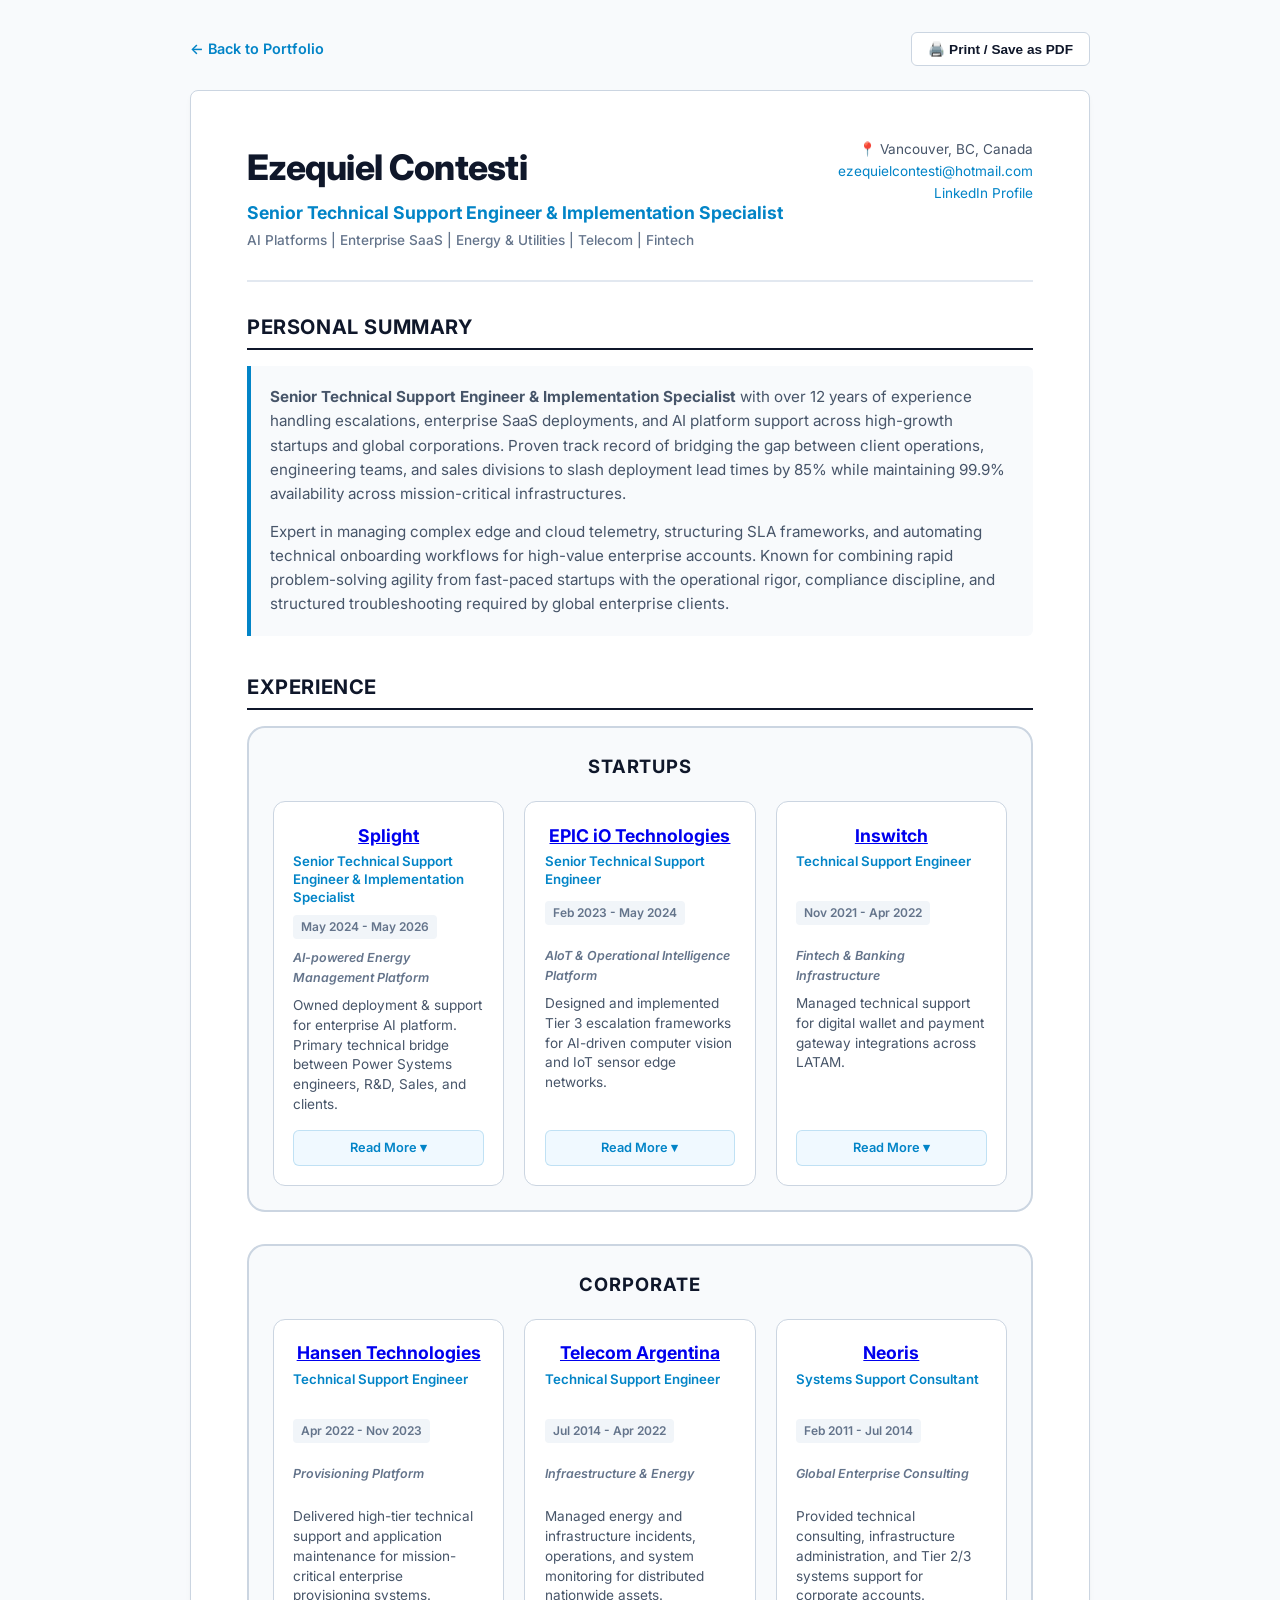
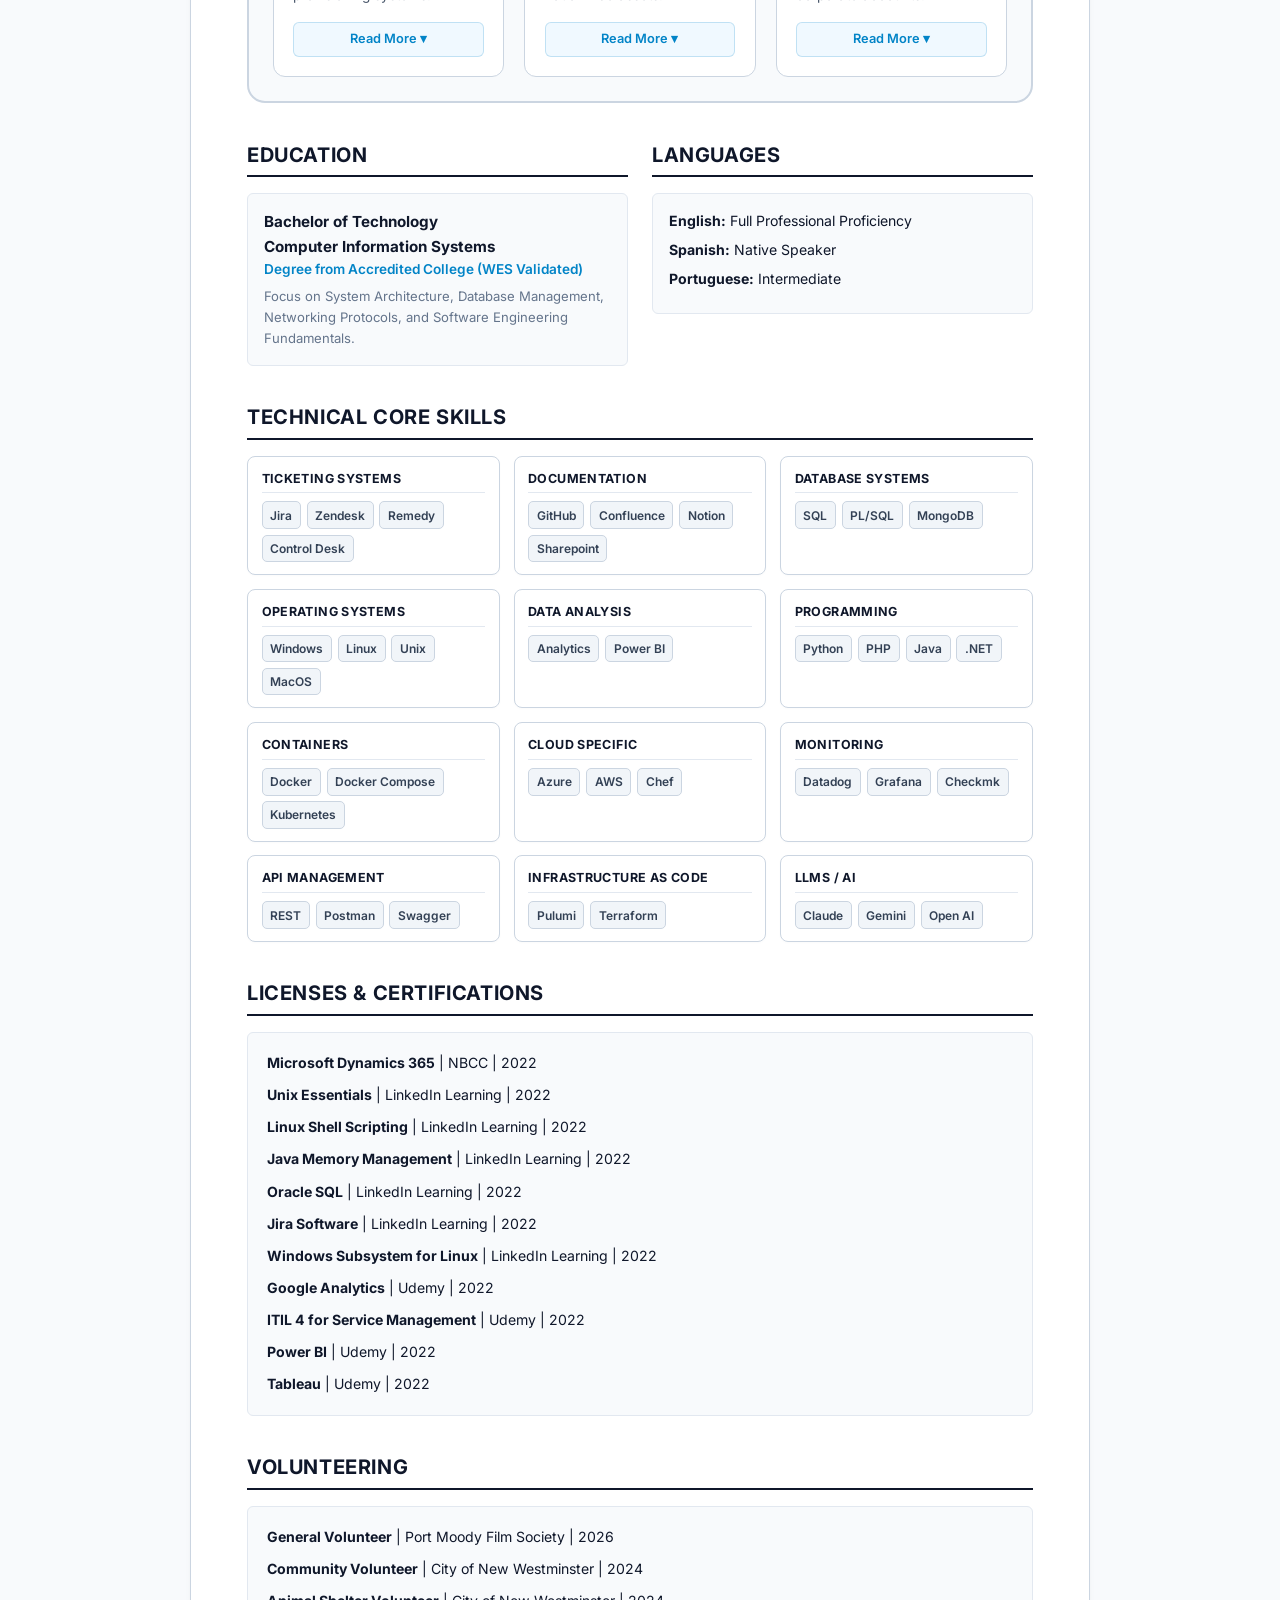
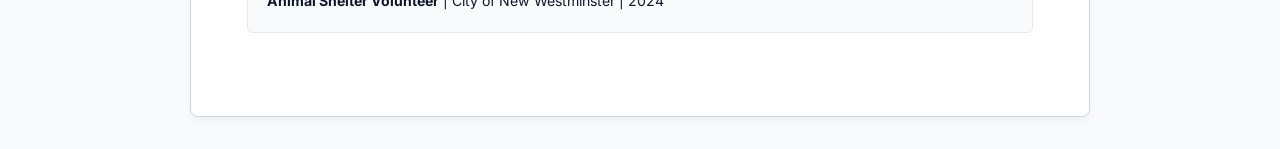
==== extended-cv.html @ d12f1e25 "Extended Resume's New Design + Minor Changes" ====
<!DOCTYPE html>
<html lang="en">
<head>
    <meta charset="UTF-8">
    <meta name="viewport" content="width=device-width, initial-scale=1.0">
    <title>Ezequiel Contesti - Extended Executive CV</title>
    <link rel="stylesheet" href="extended-cv.css">
    <link rel="preconnect" href="https://fonts.googleapis.com">
    <link rel="preconnect" href="https://fonts.gstatic.com" crossorigin>
    <link href="https://fonts.googleapis.com/css2?family=Inter:wght@300;400;500;600;700&display=swap" rel="stylesheet">
</head>
<body>

    <!-- Top Action Bar -->
    <div class="top-nav no-print">
        <a href="index.html" class="nav-back">← Back to Portfolio</a>
        <button onclick="window.print()" class="btn-print">🖨️ Print / Save as PDF</button>
    </div>

    <main class="cv-container">

        <!-- Header Profile -->
        <header class="cv-header">
            <div class="header-main">
                <h1>Ezequiel Contesti</h1>
                <p class="role-title">Senior Technical Support Engineer & Implementation Specialist</p>
                <p class="subtitle">AI Platforms | Enterprise SaaS | Energy & Utilities | Telecom | Fintech</p>
            </div>
            <div class="header-contact">
                <p>📍 Vancouver, BC, Canada</p>
                <p><a href="mailto:ezequielcontesti@hotmail.com">ezequielcontesti@hotmail.com</a></p>
                <p><a href="https://linkedin.com" target="_blank">LinkedIn Profile</a></p>
            </div>
        </header>

        <hr class="divider">

        <!-- Personal Summary -->
        <section class="cv-section">
            <h2>Personal Summary</h2>
            <div class="summary-box">
                <p>
                    <strong>Senior Technical Support Engineer & Implementation Specialist</strong> with over 12 years of experience handling escalations, enterprise SaaS deployments, and AI platform support across high-growth startups and global corporations. Proven track record of bridging the gap between client operations, engineering teams, and sales divisions to slash deployment lead times by 85% while maintaining 99.9% availability across mission-critical infrastructures.
                </p>
                <p>
                    Expert in managing complex edge and cloud telemetry, structuring SLA frameworks, and automating technical onboarding workflows for high-value enterprise accounts. Known for combining rapid problem-solving agility from fast-paced startups with the operational rigor, compliance discipline, and structured troubleshooting required by global enterprise clients.
                </p>
            </div>
        </section>

        <!-- Experience Section -->
        <section class="cv-section">
            <h2>Experience</h2>

            <!-- Startups -->
            <div class="outer-group-box">
                <h3 class="group-title">Startups</h3>
                <div class="cards-grid">
                    
                    <!-- Splight -->
                    <article class="company-card">
                        <div class="card-header">
                            <h3>
                             <a href="https://www.splight-ai.com" target="_blank" rel="noopener noreferrer">Splight</a>
                            </h3>
                            <span class="role">Senior Technical Support Engineer & Implementation Specialist</span>
                            <span class="date">May 2024 - May 2026</span>
                        </div>
                        <p class="company-desc">AI-powered Energy Management Platform</p>
                        <p class="summary-text">
                            Owned deployment & support for enterprise AI platform. Primary technical bridge between Power Systems engineers, R&D, Sales, and clients.
                        </p>
                        <details class="accordion">
                            <summary class="btn-toggle">Read More ▾</summary>
                            <ul class="achievement-list">
                                <li>Standardized onboarding across 4 core AI products, slashing lead time from 3 weeks to 3 days (85% reduction).</li>
                                <li>Established initial SLA frameworks and technical workflows for 15+ high-value enterprise accounts.</li>
                                <li>Engineered custom procedures sustaining 99.9% platform availability.</li>
                                <li>Led root-cause analysis on complex edge-to-cloud telemetry bugs under strict SLAs.</li>
                                <li>Performed deep-dive diagnostics across APIs, system logs, and databases to resolve high-priority escalations.</li>
                            </ul>
                        </details>
                    </article>

                    <!-- EPIC iO -->
                    <article class="company-card">
                        <div class="card-header">
                            <h3>
                             <a href="https://www.epicio.com/" target="_blank" rel="noopener noreferrer">EPIC iO Technologies</a>
                            </h3>
                            <span class="role">Senior Technical Support Engineer</span>
                            <span class="date">Feb 2023 - May 2024</span>
                        </div>
                        <p class="company-desc">AIoT & Operational Intelligence Platform</p>
                        <p class="summary-text">
                            Designed and implemented Tier 3 escalation frameworks for AI-driven computer vision and IoT sensor edge networks.
                        </p>
                        <details class="accordion">
                            <summary class="btn-toggle">Read More ▾</summary>
                            <ul class="achievement-list">
                                <li>Structured Tier 3 escalation pathways linking Tier 1/2 support with AI and DevOps teams.</li>
                                <li>Managed continuous telemetry monitoring for edge computer vision cameras across distributed tenants.</li>
                                <li>Authored diagnostic runbooks and troubleshooting documentation for internal teams.</li>
                                <li>Reduced SLA response and resolution times for high-tier technical escalations.</li>
                                <li>Supported migrations, new releases, and integration testing across complex tenants.</li>
                            </ul>
                        </details>
                    </article>

                    <!-- Inswitch -->
                    <article class="company-card">
                        <div class="card-header">
                            <h3>
                                <a href="https://www.inswitch.com" target="_blank" rel="noopener noreferrer">Inswitch</a>
                            </h3>
                            <span class="role">Technical Support Engineer</span>
                            <span class="date">Nov 2021 - Apr 2022</span>
                        </div>
                        <p class="company-desc">Fintech & Banking Infrastructure</p>
                        <p class="summary-text">
                            Managed technical support for digital wallet and payment gateway integrations across LATAM.
                        </p>
                        <details class="accordion">
                            <summary class="btn-toggle">Read More ▾</summary>
                            <ul class="achievement-list">
                                <li>Analyzed API payloads, webhooks, and system logs to isolate and resolve integration failures.</li>
                                <li>Executed complex SQL database diagnostics and queries using SQL and Linux log inspection.</li>
                                <li>Partnered with Engineering to troubleshoot and resolve integration workflows for enterprise partners.</li>
                                <li>Managed integrations for mobile payment platforms, ensuring financial security and compliance.</li>
                                <li>Standardized technical protocols for payment processing incidents, reducing average ticket resolution times.</li>
                            </ul>
                        </details>
                    </article>

                </div>
            </div>

            <!-- Corporate -->
            <div class="outer-group-box">
                <h3 class="group-title">Corporate</h3>
                <div class="cards-grid">
                    
                    <!-- Hansen -->
                    <article class="company-card">
                        <div class="card-header">
                             <h3>
                                <a href="https://www.hansencx.com/" target="_blank" rel="noopener noreferrer">Hansen Technologies</a>
                            </h3>
                            <span class="role">Technical Support Engineer</span>
                            <span class="date">Apr 2022 - Nov 2023</span>
                        </div>
                        <p class="company-desc">Provisioning Platform</p>
                        <p class="summary-text">
                            Delivered high-tier technical support and application maintenance for mission-critical enterprise provisioning systems.
                        </p>
                        <details class="accordion">
                            <summary class="btn-toggle">Read More ▾</summary>
                            <ul class="achievement-list">
                                <li>Resolved application incidents involving complex SQL procedures and batch processing under strict SLAs.</li>
                                <li>Collaborated with global product teams to validate and deploy software releases for major utility providers.</li>
                                <li>Partnered with cross-functional squads and clients to gather technical requirements and deliver operational fixes.</li>
                            </ul>
                        </details>
                    </article>

                    <!-- Telecom Argentina -->
                    <article class="company-card">
                        <div class="card-header">
                            <h3>
                                <a href="https://www.personal.com.ar/tech" target="_blank" rel="noopener noreferrer">Telecom Argentina</a>
                            </h3>
                            <span class="role">Technical Support Engineer</span>
                            <span class="date">Jul 2014 - Apr 2022</span>
                        </div>
                        <p class="company-desc">Infraestructure & Energy</p>
                        <p class="summary-text">
                            Managed energy and infrastructure incidents, operations, and system monitoring for distributed nationwide assets.
                        </p>
                        <details class="accordion">
                            <summary class="btn-toggle">Read More ▾</summary>
                            <ul class="achievement-list">
                                <li>Maintained high availability across different environments, databases, and network nodes.</li>
                                <li>Performed scheduled preventive maintenance on critical telecom assets, hardware devices, and core software applications.</li>
                                <li>Partnered with internal teams to define technical specifications for software and hardware service delivery and preventive maintenance.</li>
                            </ul>
                        </details>
                    </article>

                    <!-- Neoris -->
                    <article class="company-card">
                        <div class="card-header">
                            <h3>
                                <a href="https://www.neoris.com" target="_blank" rel="noopener noreferrer">Neoris</a>
                            </h3>
                            <span class="role">Systems Support Consultant</span>
                            <span class="date">Feb 2011 - Jul 2014</span>
                        </div>
                        <p class="company-desc">Global Enterprise Consulting</p>
                        <p class="summary-text">
                            Provided technical consulting, infrastructure administration, and Tier 2/3 systems support for corporate accounts.
                        </p>
                        <details class="accordion">
                            <summary class="btn-toggle">Read More ▾</summary>
                            <ul class="achievement-list">
                                <li>Executed server upgrades, database maintenance, and system configurations following ITIL frameworks.</li>
                                <li>Provided dedicated support during enterprise software rollouts and client system migrations for Warehouse Management Systems and Oil & Gas platforms.</li>
                                <li>Conducted functional/technical log analysis, query troubleshooting, and escalation management.</li>
                            </ul>
                        </details>
                    </article>

                </div>
            </div>
        </section>

        <!-- Education & Credentials -->
        <section class="cv-section grid-2-col">
            <div>
                <h2>Education</h2>
                <div class="info-card">
                    <h3>Bachelor of Technology</h3>
                    <h3>Computer Information Systems</h3>
                    <p class="institution">Degree from Accredited College (WES Validated)</p>
                    <p class="sub-text">Focus on System Architecture, Database Management, Networking Protocols, and Software Engineering Fundamentals.</p>
                </div>
            </div>

            <div>
                <h2>Languages</h2>
                <div class="info-card">
                    <ul class="simple-list">
                        <li><strong>English:</strong> Full Professional Proficiency</li>
                        <li><strong>Spanish:</strong> Native Speaker</li>
                        <li><strong>Portuguese:</strong> Intermediate</li>
                    </ul>
                </div>
            </div>
        </section>

        <!-- Technical Core Skills -->
        <section class="cv-section">
            <h2>Technical Core Skills</h2>
            <div class="skills-container">

                <!-- 1. Ticketing Systems -->
                <div class="skill-category">
                    <h3>Ticketing Systems</h3>
                    <div class="skill-tags">
                        <span class="skill-tag" data-companies="Splight | EPIC iO | Hansen">Jira</span>
                        <span class="skill-tag" data-companies="EPIC iO | Inswitch">Zendesk</span>
                        <span class="skill-tag" data-companies="Neoris">Remedy</span>
                        <span class="skill-tag" data-companies="Telecom">Control Desk</span>
                    </div>
                </div>

                <!-- 2. Documentation -->
                <div class="skill-category">
                    <h3>Documentation</h3>
                    <div class="skill-tags">
                        <span class="skill-tag" data-companies="Splight | EPIC iO">GitHub</span>
                        <span class="skill-tag" data-companies="Splight | EPIC iO | Hansen">Confluence</span>
                        <span class="skill-tag" data-companies="Splight">Notion</span>
                        <span class="skill-tag" data-companies="Splight | EPIC iO | Hansen | Telecom">Sharepoint</span>
                    </div>
                </div>

                <!-- 3. Database Systems -->
                <div class="skill-category">
                    <h3>Database Systems</h3>
                    <div class="skill-tags">
                        <span class="skill-tag" data-companies="Splight | Inswitch | Neoris">SQL</span>
                        <span class="skill-tag" data-companies="Hansen | Neoris">PL/SQL</span>
                        <span class="skill-tag" data-companies="Splight | EPIC iO">MongoDB</span>
                    </div>
                </div>

                <!-- 4. Operating Systems -->
                <div class="skill-category">
                    <h3>Operating Systems</h3>
                    <div class="skill-tags">
                        <span class="skill-tag" data-companies="Splight | EPIC iO | Telecom">Windows</span>
                        <span class="skill-tag" data-companies="Splight | Inswitch | EPIC iO">Linux</span>
                        <span class="skill-tag" data-companies="Inswitch | EPIC iO">Unix</span>
                        <span class="skill-tag" data-companies="Splight">MacOS</span>
                    </div>
                </div>

                <!-- 5. Data Analysis -->
                <div class="skill-category">
                    <h3>Data Analysis</h3>
                    <div class="skill-tags">
                        <span class="skill-tag" data-companies="Telecom | Neoris">Analytics</span>
                        <span class="skill-tag" data-companies="Hansen | Inswitch">Power BI</span>
                    </div>
                </div>

                <!-- 6. Programming -->
                <div class="skill-category">
                    <h3>Programming</h3>
                    <div class="skill-tags">
                        <span class="skill-tag" data-companies="Splight | EPIC iO">Python</span>
                        <span class="skill-tag" data-companies="Neoris">PHP</span>
                        <span class="skill-tag" data-companies="Hansen | EPIC iO">Java</span>
                        <span class="skill-tag" data-companies="Neoris">.NET</span>
                    </div>
                </div>

                <!-- 7. Containers -->
                <div class="skill-category">
                    <h3>Containers</h3>
                    <div class="skill-tags">
                        <span class="skill-tag" data-companies="Splight | EPIC iO">Docker</span>
                        <span class="skill-tag" data-companies="EPIC iO">Docker Compose</span>
                        <span class="skill-tag" data-companies="Hansen | EPIC iO">Kubernetes</span>
                    </div>
                </div>

                <!-- 8. Cloud Specific -->
                <div class="skill-category">
                    <h3>Cloud Specific</h3>
                    <div class="skill-tags">
                        <span class="skill-tag" data-companies="Hansen">Azure</span>
                        <span class="skill-tag" data-companies="Splight | Hansen | EPIC iO">AWS</span>
                        <span class="skill-tag" data-companies="EPIC iO">Chef</span>
                    </div>
                </div>

                <!-- 9. Monitoring -->
                <div class="skill-category">
                    <h3>Monitoring</h3>
                    <div class="skill-tags">
                        <span class="skill-tag" data-companies="Splight | Telecom">Datadog</span>
                        <span class="skill-tag" data-companies="EPIC iO | Hansen">Grafana</span>
                        <span class="skill-tag" data-companies="EPIC iO">Checkmk</span>
                    </div>
                </div>

                <!-- 10. API Management -->
                <div class="skill-category">
                    <h3>API Management</h3>
                    <div class="skill-tags">
                        <span class="skill-tag" data-companies="Inswitch | EPIC iO">REST</span>
                        <span class="skill-tag" data-companies="Inswitch | Splight | Hansen">Postman</span>
                        <span class="skill-tag" data-companies="Splight | EPIC iO | Hansen">Swagger</span>
                    </div>
                </div>

                <!-- 11. Infrastructure as Code -->
                <div class="skill-category">
                    <h3>Infrastructure as Code</h3>
                    <div class="skill-tags">
                        <span class="skill-tag" data-companies="Splight">Pulumi</span>
                        <span class="skill-tag" data-companies="EPIC iO">Terraform</span>
                    </div>
                </div>

                <!-- 12. LLMs / AI -->
                <div class="skill-category">
                    <h3>LLMs / AI</h3>
                    <div class="skill-tags">
                        <span class="skill-tag" data-companies="Splight | EPIC iO">Claude</span>
                        <span class="skill-tag" data-companies="Splight | EPIC iO">Gemini</span>
                        <span class="skill-tag" data-companies="Splight | EPIC iO">Open AI</span>
                    </div>
                </div>

            </div>
        </section>

        <!-- Licenses & certifications -->
        <section class="cv-section">
            <h2>Licenses & certifications</h2>
            <div class="skills-wrapper">
                <div class="skill-group">
                    <strong>Microsoft Dynamics 365</strong> | NBCC | 2022
                </div>
                <div class="skill-group">
                    <strong>Unix Essentials</strong> | LinkedIn Learning | 2022
                </div>
                <div class="skill-group">
                    <strong>Linux Shell Scripting</strong> | LinkedIn Learning | 2022
                </div>
                <div class="skill-group">
                    <strong>Java Memory Management</strong> | LinkedIn Learning | 2022
                </div>
                <div class="skill-group">
                    <strong>Oracle SQL</strong> | LinkedIn Learning | 2022
                </div>
                <div class="skill-group">
                    <strong>Jira Software</strong> | LinkedIn Learning | 2022
                </div>
                 <div class="skill-group">
                    <strong>Windows Subsystem for Linux</strong> | LinkedIn Learning | 2022
                </div>
                 <div class="skill-group">
                    <strong>Google Analytics</strong> | Udemy | 2022
                </div>
                 <div class="skill-group">
                    <strong>ITIL 4 for Service Management</strong> | Udemy | 2022
                </div>
                <div class="skill-group">
                    <strong>Power BI</strong> | Udemy | 2022
                </div>
                <div class="skill-group">
                    <strong>Tableau</strong> | Udemy | 2022
                </div>
            </div>
        </section>

        <!-- Volunteering -->
        <section class="cv-section">
            <h2>Volunteering</h2>
            <div class="skills-wrapper">
                <div class="skill-group">
                    <strong>General Volunteer</strong> | Port Moody Film Society | 2026
                </div>
                <div class="skill-group">
                    <strong>Community Volunteer</strong> | City of New Westminster | 2024
                </div>
                <div class="skill-group">
                    <strong>Animal Shelter Volunteer</strong> | City of New Westminster | 2024
                </div>
            </div>
        </section>

    </main>

</body>
</html>
---- extended-cv.css ----
/* --- Root Setup & Variables (Clean Corporate Light Theme) --- */
:root {
    --bg-page: #f8fafc;
    --bg-card: #ffffff;
    --text-primary: #0f172a;
    --text-secondary: #475569;
    --text-muted: #64748b;
    --accent-blue: #0284c7;
    --accent-blue-bg: #f0f9ff;
    --accent-green: #059669;
    --border-color: #e2e8f0;
    --border-card: #cbd5e1;
    --shadow-sm: 0 1px 3px rgba(0,0,0,0.05);
    --shadow-md: 0 4px 6px -1px rgba(0, 0, 0, 0.05);
}

*, *::before, *::after {
    box-sizing: border-box;
    margin: 0;
    padding: 0;
}

body {
    font-family: 'Inter', -apple-system, BlinkMacSystemFont, sans-serif;
    background-color: var(--bg-page);
    color: var(--text-primary);
    line-height: 1.6;
    padding: 2rem 1rem;
}

/* Top Navigation Bar */
.top-nav {
    max-width: 900px;
    margin: 0 auto 1.5rem auto;
    display: flex;
    justify-content: space-between;
    align-items: center;
}

.nav-back {
    color: var(--accent-blue);
    text-decoration: none;
    font-size: 0.9rem;
    font-weight: 600;
}

.nav-back:hover {
    text-decoration: underline;
}

.btn-print {
    background-color: #ffffff;
    border: 1px solid var(--border-card);
    padding: 0.5rem 1rem;
    border-radius: 6px;
    font-size: 0.85rem;
    font-weight: 600;
    cursor: pointer;
    color: var(--text-primary);
    transition: all 0.2s;
}

.btn-print:hover {
    background-color: #f1f5f9;
    border-color: #94a3b8;
}

/* Main Document Layout */
.cv-container {
    max-width: 900px;
    margin: 0 auto;
    background-color: var(--bg-card);
    padding: 3rem 3.5rem;
    border-radius: 8px;
    border: 1px solid var(--border-card);
    box-shadow: var(--shadow-md);
}

/* Header */
.cv-header {
    display: flex;
    justify-content: space-between;
    align-items: flex-start;
    gap: 1.5rem;
}

.header-main h1 {
    font-size: 2.2rem;
    font-weight: 800;
    color: var(--text-primary);
    letter-spacing: -0.02em;
}

.role-title {
    font-size: 1.1rem;
    font-weight: 700;
    color: var(--accent-blue);
    margin-top: 0.2rem;
}

.subtitle {
    font-size: 0.85rem;
    color: var(--text-muted);
    font-weight: 500;
    margin-top: 0.2rem;
}

.header-contact {
    text-align: right;
    font-size: 0.85rem;
    color: var(--text-secondary);
}

.header-contact a {
    color: var(--accent-blue);
    text-decoration: none;
}

.divider {
    border: none;
    border-top: 2px solid var(--border-color);
    margin: 1.8rem 0;
}

/* Section Common Styling */
.cv-section {
    margin-bottom: 2.2rem;
}

.cv-section h2 {
    font-size: 1.25rem;
    font-weight: 700;
    color: var(--text-primary);
    border-bottom: 2px solid var(--text-primary);
    padding-bottom: 0.3rem;
    margin-bottom: 1rem;
    text-transform: uppercase;
    letter-spacing: 0.03em;
}

.section-intro {
    font-size: 0.88rem;
    color: var(--text-muted);
    margin-bottom: 1rem;
    font-style: italic;
}

.summary-box {
    background-color: #f8fafc;
    border-left: 4px solid var(--accent-blue);
    padding: 1.2rem;
    border-radius: 0 6px 6px 0;
    font-size: 0.95rem;
    color: var(--text-secondary);
}

.summary-box p + p {
    margin-top: 0.8rem;
}

/* Company Grouping Containers */
.group-card {
    border: 1px solid var(--border-card);
    border-radius: 8px;
    padding: 1.5rem;
    background-color: #ffffff;
}

.startup-group {
    border-top: 4px solid var(--accent-blue);
}

.enterprise-group {
    border-top: 4px solid var(--accent-green);
}

/* Individual Company Blocks */
.company-block {
    padding-bottom: 1.5rem;
    margin-bottom: 1.5rem;
    border-bottom: 1px dashed var(--border-color);
}

.company-block:last-child {
    padding-bottom: 0;
    margin-bottom: 0;
    border-bottom: none;
}

.company-header {
    display: flex;
    justify-content: space-between;
    align-items: baseline;
}

.company-header h3 {
    font-size: 1.1rem;
    font-weight: 700;
    color: var(--text-primary);
    text-align: center;
}

.job-title {
    font-size: 0.92rem;
    font-weight: 600;
    color: var(--accent-blue);
    margin-left: 0.5rem;
}

.date-badge {
    font-size: 0.82rem;
    font-weight: 600;
    color: var(--text-muted);
    background-color: #f1f5f9;
    padding: 0.2rem 0.6rem;
    border-radius: 4px;
}

.company-desc {
    font-size: 0.82rem;
    font-weight: 600;
    color: var(--text-muted);
    margin-bottom: 0.5rem;
}

.summary-text {
    font-size: 0.9rem;
    color: var(--text-secondary);
    line-height: 1.5;
    margin-bottom: 0.75rem;
}

/* Native Collapsible (Details / Summary) */
.accordion {
    margin-top: 0.5rem;
}

.btn-toggle {
    display: inline-block;
    font-size: 0.82rem;
    font-weight: 600;
    color: var(--accent-blue);
    background-color: var(--accent-blue-bg);
    border: 1px solid rgba(2, 132, 199, 0.2);
    padding: 0.35rem 0.75rem;
    border-radius: 4px;
    cursor: pointer;
    user-select: none;
    transition: all 0.2s;
}

.btn-toggle:hover {
    background-color: #e0f2fe;
}

.accordion[open] .btn-toggle {
    background-color: #e2e8f0;
    color: var(--text-primary);
    border-color: #cbd5e1;
    margin-bottom: 0.75rem;
}

/* Bullet Points Inside Accordion */
.achievement-list {
    padding-left: 1.2rem;
    font-size: 0.88rem;
    color: var(--text-secondary);
}

.achievement-list li {
    margin-bottom: 0.4rem;
    line-height: 1.5;
}

/* Education & Languages 2-Column Grid */
.grid-2-col {
    display: grid;
    grid-template-columns: 1fr 1fr;
    gap: 1.5rem;
}

.info-card {
    background-color: #f8fafc;
    border: 1px solid var(--border-color);
    padding: 1rem;
    border-radius: 6px;
}

.info-card h3 {
    font-size: 0.95rem;
    font-weight: 700;
    color: var(--text-primary);
}

.institution {
    font-size: 0.85rem;
    font-weight: 600;
    color: var(--accent-blue);
    margin-bottom: 0.3rem;
}

.sub-text {
    font-size: 0.82rem;
    color: var(--text-muted);
}

.simple-list {
    list-style: none;
    font-size: 0.88rem;
}

.simple-list li {
    margin-bottom: 0.4rem;
}

/* Skills Box */
.skills-wrapper {
    display: flex;
    flex-direction: column;
    gap: 0.6rem;
    background-color: #f8fafc;
    border: 1px solid var(--border-color);
    padding: 1.2rem;
    border-radius: 6px;
    font-size: 0.88rem;
}

/* --- Print Stylesheet Optimization --- */
@media print {
    .no-print { display: none !important; }
    body { background-color: #ffffff; padding: 0; }
    .cv-container { border: none; box-shadow: none; padding: 0; max-width: 100%; }
    .accordion { display: block !important; }
    .btn-toggle { display: none !important; }
    .achievement-list { display: block !important; }
}

/* Mobile Responsiveness */
@media (max-width: 768px) {
    .cv-container { padding: 1.5rem; }
    .cv-header { flex-direction: column; gap: 0.5rem; }
    .header-contact { text-align: left; }
    .company-header { flex-direction: column; gap: 0.2rem; }
    .job-title { margin-left: 0; display: block; }
    .grid-2-col { grid-template-columns: 1fr; }
}
/* Exterior containers */
.outer-group-box {
    border: 2px solid #cbd5e1;
    border-radius: 18px;
    padding: 1.5rem;
    background-color: #f8fafc;
    margin-bottom: 2rem;
}

/* Title (Startups / Corporate) */
.group-title {
    text-align: center;
    font-size: 1.15rem;
    font-weight: 700;
    color: #0f172a;
    margin-bottom: 1.25rem;
    text-transform: uppercase;
    letter-spacing: 0.05em;
}

/* Grid of 3 columns for the companies */
.cards-grid {
    display: grid !important;
    grid-template-columns: repeat(3, 1fr) !important;
    gap: 1.25rem !important;
    align-items: stretch !important;
}

/* Individual company card */
.company-card {
    background-color: #ffffff !important;
    border: 1px solid #cbd5e1 !important;
    border-radius: 12px !important;
    padding: 1.2rem !important;
    display: flex !important;
    flex-direction: column !important;
    height: 100% !important;
}


.company-card .card-header {
    min-height: 7.2rem !important;
}

.card-header h3 {
    font-size: 1.1rem;
    font-weight: 700;
    color: #0f172a;
    margin-bottom: 0.2rem;
    min-height: 1.6rem;
    text-align: center !important;
    width: 100% !important;
}

.card-header .role {
    display: block;
    font-size: 0.83rem;
    font-weight: 600;
    color: #0284c7;
    line-height: 1.35;
    margin-bottom: 0.4rem;
}

.card-header .date {
    display: inline-block;
    font-size: 0.75rem;
    font-weight: 600;
    color: #64748b;
    background-color: #f1f5f9;
    padding: 0.15rem 0.5rem;
    border-radius: 4px;
}

.company-desc {
    font-size: 0.78rem;
    font-weight: 600;
    color: #64748b;
    margin-top: 0.6rem;
    margin-bottom: 0.5rem;
    font-style: italic;
    min-height: 2.2rem;
}

.summary-text {
    font-size: 0.85rem;
    color: #475569;
    line-height: 1.45;
    margin-bottom: 1rem;
    min-height: 5.8rem !important;
}

/* Button */
.btn-toggle {
    display: inline-block;
    width: 100%;
    text-align: center;
    font-size: 0.8rem;
    font-weight: 600;
    color: #0284c7;
    background-color: #f0f9ff;
    border: 1px solid rgba(2, 132, 199, 0.2);
    padding: 0.4rem 0.6rem;
    border-radius: 6px;
    cursor: pointer;
    transition: all 0.2s ease;
}

.btn-toggle:hover {
    background-color: #e0f2fe;
}

.accordion[open] .btn-toggle {
    background-color: #e2e8f0;
    color: #0f172a;
    border-color: #cbd5e1;
    margin-bottom: 0.75rem;
    margin-top: 0 !important;
    padding-top: 0.25rem !important;
}

.achievement-list {
    padding-left: 1.1rem;
    font-size: 0.82rem;
    color: #334155;
}

.achievement-list li {
    margin-bottom: 0.4rem;
    line-height: 1.45;
}

/* --- Adaptation to small screens and mobile devices --- */
@media (max-width: 950px) {
    .cards-grid {
        grid-template-columns: 1fr; 
    }
}

.cards-grid {
    display: grid !important;
    grid-template-columns: repeat(3, 1fr) !important;
    gap: 1.25rem !important;
    align-items: stretch !important; 
}

.company-card {
    background-color: #ffffff !important;
    border: 1px solid #cbd5e1 !important;
    border-radius: 12px !important;
    padding: 1.2rem !important;
    display: flex !important;
    flex-direction: column !important;
    height: 100% !important; 
}

/* Uniform Space for the Position Title */
.card-header .role {
    display: block;
    font-size: 0.83rem;
    font-weight: 600;
    color: #0284c7;
    line-height: 1.35;
    margin-bottom: 0.4rem;
    min-height: 2.5rem; 
}

/* 'Read More' to bottom */
.company-card .accordion {
margin-top: auto !important;
    padding-top: auto !important;
}

/* --- Skills en 3 Columnas Compactas con Tooltips --- */

.skills-container {
    display: grid !important;
    grid-template-columns: repeat(3, 1fr) !important;
    gap: 0.85rem !important;
}

.skill-category {
    background-color: #ffffff !important;
    border: 1px solid #cbd5e1 !important;
    border-radius: 8px !important;
    padding: 0.75rem 0.85rem !important;
    box-shadow: 0 1px 3px rgba(0, 0, 0, 0.02) !important;
}

.skill-category h3 {
    font-size: 0.78rem !important;
    font-weight: 700 !important;
    color: #0f172a !important;
    margin-bottom: 0.5rem !important;
    text-transform: uppercase !important;
    letter-spacing: 0.03em !important;
    border-bottom: 1px solid #e2e8f0 !important;
    padding-bottom: 0.25rem !important;
}

.skill-tags {
    display: flex !important;
    flex-wrap: wrap !important;
    gap: 0.35rem !important;
}

/* Cajita individual */
.skill-tag {
    position: relative !important;
    display: inline-block !important;
    background-color: #f1f5f9 !important;
    color: #334155 !important;
    border: 1px solid #cbd5e1 !important;
    border-radius: 5px !important;
    padding: 0.2rem 0.48rem !important;
    font-size: 0.75rem !important;
    font-weight: 600 !important;
    cursor: pointer !important;
    transition: all 0.15s ease !important;
}

/* Efecto Hover */
.skill-tag:hover {
    background-color: #0284c7 !important;
    color: #ffffff !important;
    border-color: #0284c7 !important;
    transform: translateY(-1px) !important;
    box-shadow: 0 3px 6px rgba(2, 132, 199, 0.2) !important;
}

/* Cartelito flotante (Tooltip) */
.skill-tag::after {
    content: attr(data-companies);
    position: absolute;
    bottom: 125%;
    left: 50%;
    transform: translateX(-50%) translateY(4px);
    background-color: #0f172a;
    color: #ffffff;
    padding: 0.25rem 0.55rem;
    border-radius: 5px;
    font-size: 0.7rem;
    font-weight: 500;
    white-space: nowrap;
    opacity: 0;
    visibility: hidden;
    pointer-events: none;
    transition: all 0.15s ease-in-out;
    box-shadow: 0 4px 10px rgba(0, 0, 0, 0.15);
    z-index: 30;
}

/* Flechita del Tooltip */
.skill-tag::before {
    content: '';
    position: absolute;
    bottom: 108%;
    left: 50%;
    transform: translateX(-50%) translateY(4px);
    border-width: 4px;
    border-style: solid;
    border-color: #0f172a transparent transparent transparent;
    opacity: 0;
    visibility: hidden;
    pointer-events: none;
    transition: all 0.15s ease-in-out;
    z-index: 30;
}

/* Activar tooltip al pasar el mouse */
.skill-tag:hover::after,
.skill-tag:hover::before {
    opacity: 1;
    visibility: visible;
    transform: translateX(-50%) translateY(0);
}

/* Adaptación responsive para tablets y celulares */
@media (max-width: 900px) {
    .skills-container {
        grid-template-columns: repeat(2, 1fr) !important;
    }
}

@media (max-width: 600px) {
    .skills-container {
        grid-template-columns: 1fr !important;
    }
}
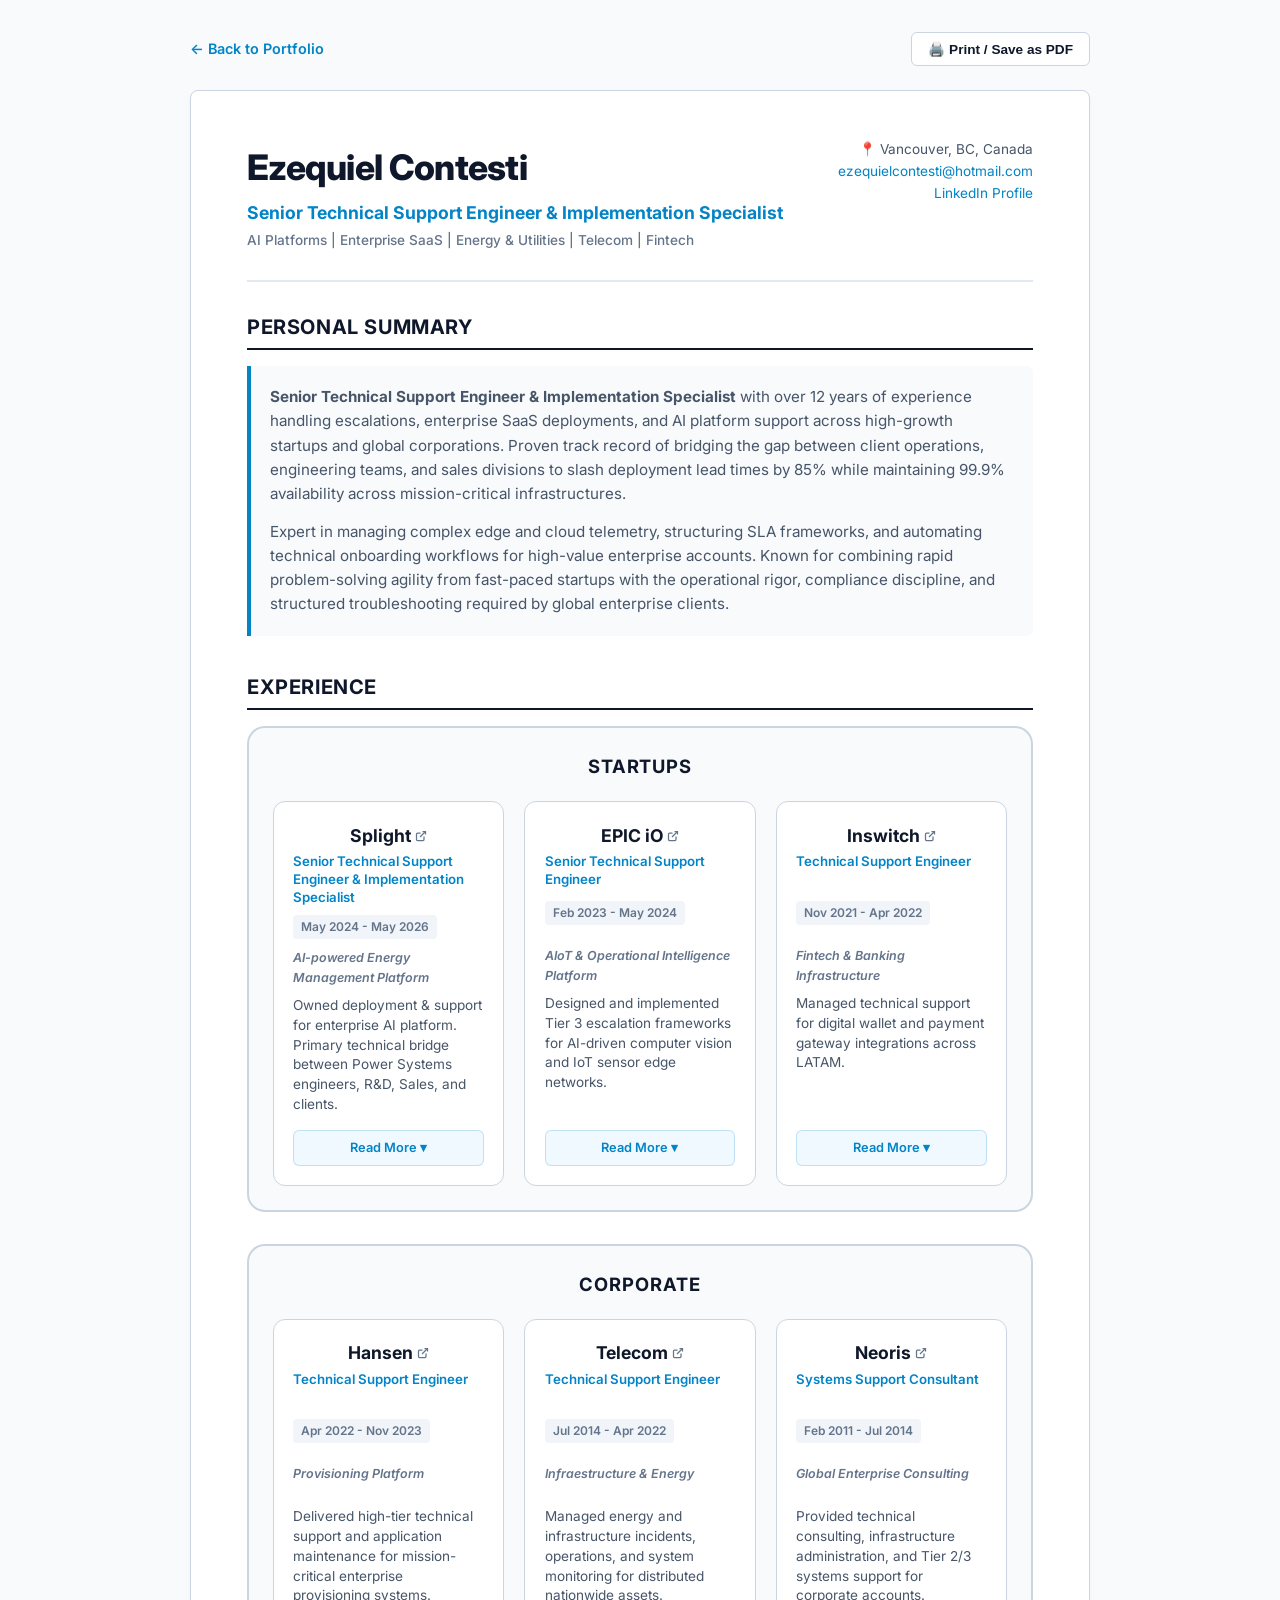
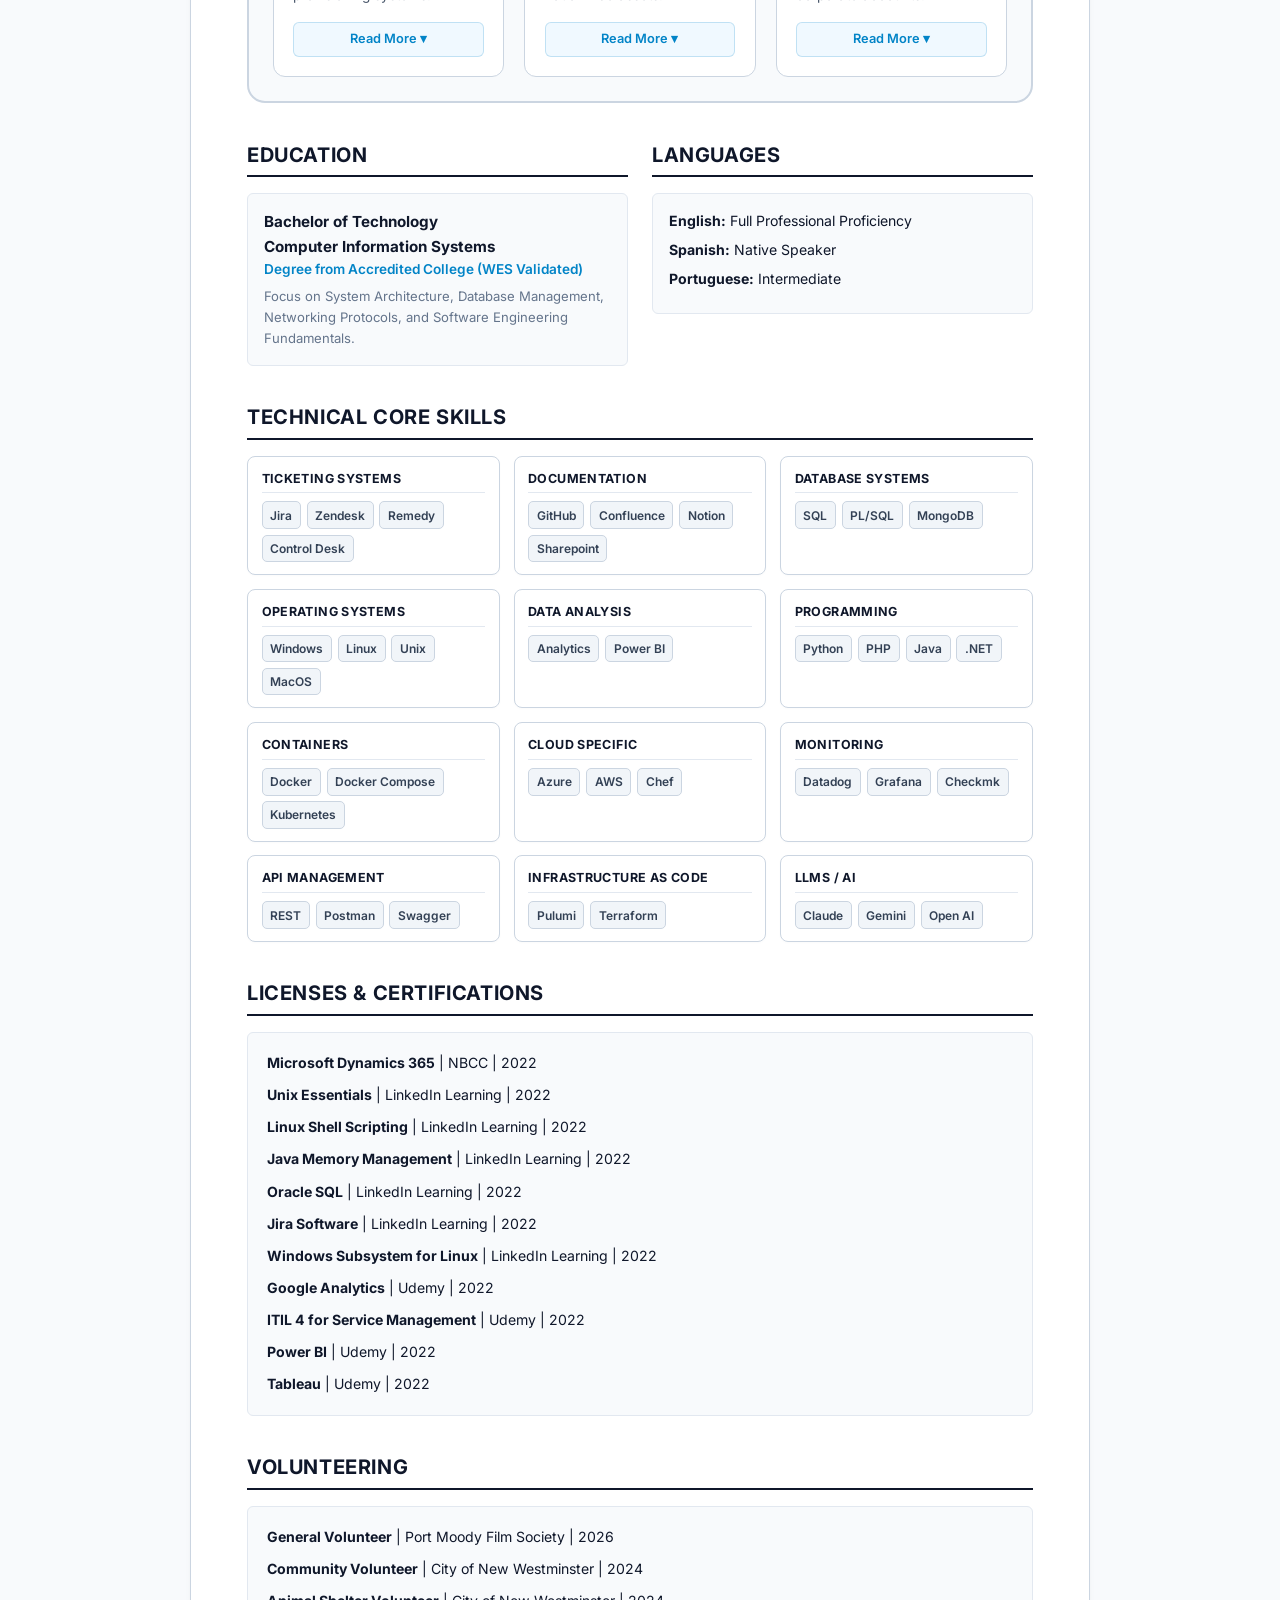
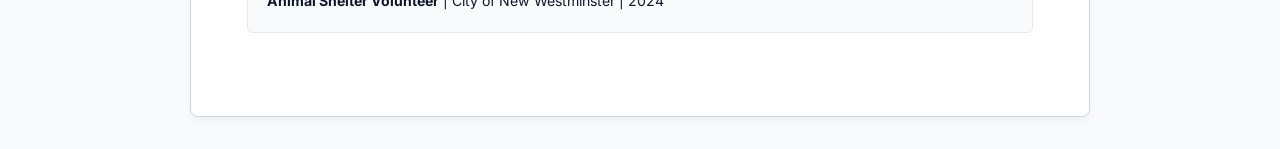
==== commit 481a80b8: "Added Links and Fixed Mobile View" ====
--- a/extended-cv.html
+++ b/extended-cv.html
@@ -29,7 +29,7 @@
             <div class="header-contact">
                 <p>📍 Vancouver, BC, Canada</p>
                 <p><a href="mailto:ezequielcontesti@hotmail.com">ezequielcontesti@hotmail.com</a></p>
-                <p><a href="https://linkedin.com" target="_blank">LinkedIn Profile</a></p>
+                <p><a href="https://www.linkedin.com/in/ezequielcontesti/" target="_blank">LinkedIn Profile</a></p>
             </div>
         </header>
 
@@ -60,9 +60,7 @@
                     <!-- Splight -->
                     <article class="company-card">
                         <div class="card-header">
-                            <h3>
-                             <a href="https://www.splight-ai.com" target="_blank" rel="noopener noreferrer">Splight</a>
-                            </h3>
+                            <h3>Splight <a href="https://www.splight-ai.com" target="_blank" rel="noopener noreferrer" class="company-link"><svg width="12" height="12" viewBox="0 0 24 24" fill="none" stroke="#64748b" stroke-width="2.5"><path d="M18 13v6a2 2 0 0 1-2 2H5a2 2 0 0 1-2-2V8a2 2 0 0 1 2-2h6"/><polyline points="15 3 21 3 21 9"/><line x1="10" y1="14" x2="21" y2="3"/></svg></a></h3>
                             <span class="role">Senior Technical Support Engineer & Implementation Specialist</span>
                             <span class="date">May 2024 - May 2026</span>
                         </div>
@@ -85,9 +83,7 @@
                     <!-- EPIC iO -->
                     <article class="company-card">
                         <div class="card-header">
-                            <h3>
-                             <a href="https://www.epicio.com/" target="_blank" rel="noopener noreferrer">EPIC iO Technologies</a>
-                            </h3>
+                            <h3>EPIC iO <a href="https://www.epicio.com/" target="_blank" rel="noopener noreferrer" class="company-link"><svg width="12" height="12" viewBox="0 0 24 24" fill="none" stroke="#64748b" stroke-width="2.5"><path d="M18 13v6a2 2 0 0 1-2 2H5a2 2 0 0 1-2-2V8a2 2 0 0 1 2-2h6"/><polyline points="15 3 21 3 21 9"/><line x1="10" y1="14" x2="21" y2="3"/></svg></a></h3>
                             <span class="role">Senior Technical Support Engineer</span>
                             <span class="date">Feb 2023 - May 2024</span>
                         </div>
@@ -110,9 +106,7 @@
                     <!-- Inswitch -->
                     <article class="company-card">
                         <div class="card-header">
-                            <h3>
-                                <a href="https://www.inswitch.com" target="_blank" rel="noopener noreferrer">Inswitch</a>
-                            </h3>
+                            <h3>Inswitch <a href="https://www.inswitch.com" target="_blank" rel="noopener noreferrer" class="company-link"><svg width="12" height="12" viewBox="0 0 24 24" fill="none" stroke="#64748b" stroke-width="2.5"><path d="M18 13v6a2 2 0 0 1-2 2H5a2 2 0 0 1-2-2V8a2 2 0 0 1 2-2h6"/><polyline points="15 3 21 3 21 9"/><line x1="10" y1="14" x2="21" y2="3"/></svg></a></h3>                           
                             <span class="role">Technical Support Engineer</span>
                             <span class="date">Nov 2021 - Apr 2022</span>
                         </div>
@@ -143,9 +137,7 @@
                     <!-- Hansen -->
                     <article class="company-card">
                         <div class="card-header">
-                             <h3>
-                                <a href="https://www.hansencx.com/" target="_blank" rel="noopener noreferrer">Hansen Technologies</a>
-                            </h3>
+                             <h3>Hansen <a href="https://www.hansencx.com/" target="_blank" rel="noopener noreferrer" class="company-link"><svg width="12" height="12" viewBox="0 0 24 24" fill="none" stroke="#64748b" stroke-width="2.5"><path d="M18 13v6a2 2 0 0 1-2 2H5a2 2 0 0 1-2-2V8a2 2 0 0 1 2-2h6"/><polyline points="15 3 21 3 21 9"/><line x1="10" y1="14" x2="21" y2="3"/></svg></a></h3>                                                      
                             <span class="role">Technical Support Engineer</span>
                             <span class="date">Apr 2022 - Nov 2023</span>
                         </div>
@@ -166,9 +158,7 @@
                     <!-- Telecom Argentina -->
                     <article class="company-card">
                         <div class="card-header">
-                            <h3>
-                                <a href="https://www.personal.com.ar/tech" target="_blank" rel="noopener noreferrer">Telecom Argentina</a>
-                            </h3>
+                            <h3>Telecom <a href="https://www.personal.com.ar/tech" target="_blank" rel="noopener noreferrer" class="company-link"><svg width="12" height="12" viewBox="0 0 24 24" fill="none" stroke="#64748b" stroke-width="2.5"><path d="M18 13v6a2 2 0 0 1-2 2H5a2 2 0 0 1-2-2V8a2 2 0 0 1 2-2h6"/><polyline points="15 3 21 3 21 9"/><line x1="10" y1="14" x2="21" y2="3"/></svg></a></h3>                                                      
                             <span class="role">Technical Support Engineer</span>
                             <span class="date">Jul 2014 - Apr 2022</span>
                         </div>
@@ -189,9 +179,7 @@
                     <!-- Neoris -->
                     <article class="company-card">
                         <div class="card-header">
-                            <h3>
-                                <a href="https://www.neoris.com" target="_blank" rel="noopener noreferrer">Neoris</a>
-                            </h3>
+                            <h3>Neoris <a href="https://www.neoris.com" target="_blank" rel="noopener noreferrer" class="company-link"><svg width="12" height="12" viewBox="0 0 24 24" fill="none" stroke="#64748b" stroke-width="2.5"><path d="M18 13v6a2 2 0 0 1-2 2H5a2 2 0 0 1-2-2V8a2 2 0 0 1 2-2h6"/><polyline points="15 3 21 3 21 9"/><line x1="10" y1="14" x2="21" y2="3"/></svg></a></h3>                                                      
                             <span class="role">Systems Support Consultant</span>
                             <span class="date">Feb 2011 - Jul 2014</span>
                         </div>
--- a/extended-cv.css
+++ b/extended-cv.css
@@ -631,4 +631,72 @@
     .skills-container {
         grid-template-columns: 1fr !important;
     }
+}
+
+/* --- Fix Mobile View --- */
+@media (max-width: 768px) {
+   
+    .company-grid, 
+    .startups-grid, 
+    .corporate-grid,
+    .experience-grid {
+        display: flex !important;
+        flex-direction: column !important;
+        grid-template-columns: 1fr !important;
+        gap: 1.25rem !important;
+    }
+
+    .company-card {
+        width: 100% !important;
+        box-sizing: border-box !important;
+    }
+
+.company-link {
+    display: inline-block !important;
+    position: relative !important;
+    width: 12px !important;
+    height: 12px !important;
+    margin-left: 6px !important;
+    vertical-align: middle !important;
+    text-decoration: none !important;
+}
+
+/* Punta de la flecha */
+.company-link::before {
+    content: '' !important;
+    position: absolute !important;
+    top: 1px !important;
+    right: 1px !important;
+    width: 6px !important;
+    height: 6px !important;
+    border-top: 2px solid #64748b !important;
+    border-right: 2px solid #64748b !important;
+    transition: all 0.2s ease !important;
+}
+
+/* Cuerpo / Línea diagonal */
+.company-link::after {
+    content: '' !important;
+    position: absolute !important;
+    top: 2px !important;
+    right: 1px !important;
+    width: 8px !important;
+    height: 2px !important;
+    background-color: #64748b !important;
+    transform: rotate(-45deg) !important;
+    transform-origin: top right !important;
+    transition: all 0.2s ease !important;
+}
+
+/* Efecto Hover */
+.company-link:hover::before {
+    border-color: #0284c7 !important;
+}
+
+.company-link:hover::after {
+    background-color: #0284c7 !important;
+}
+
+.company-link:hover {
+    transform: translate(1px, -1px) !important;
 }
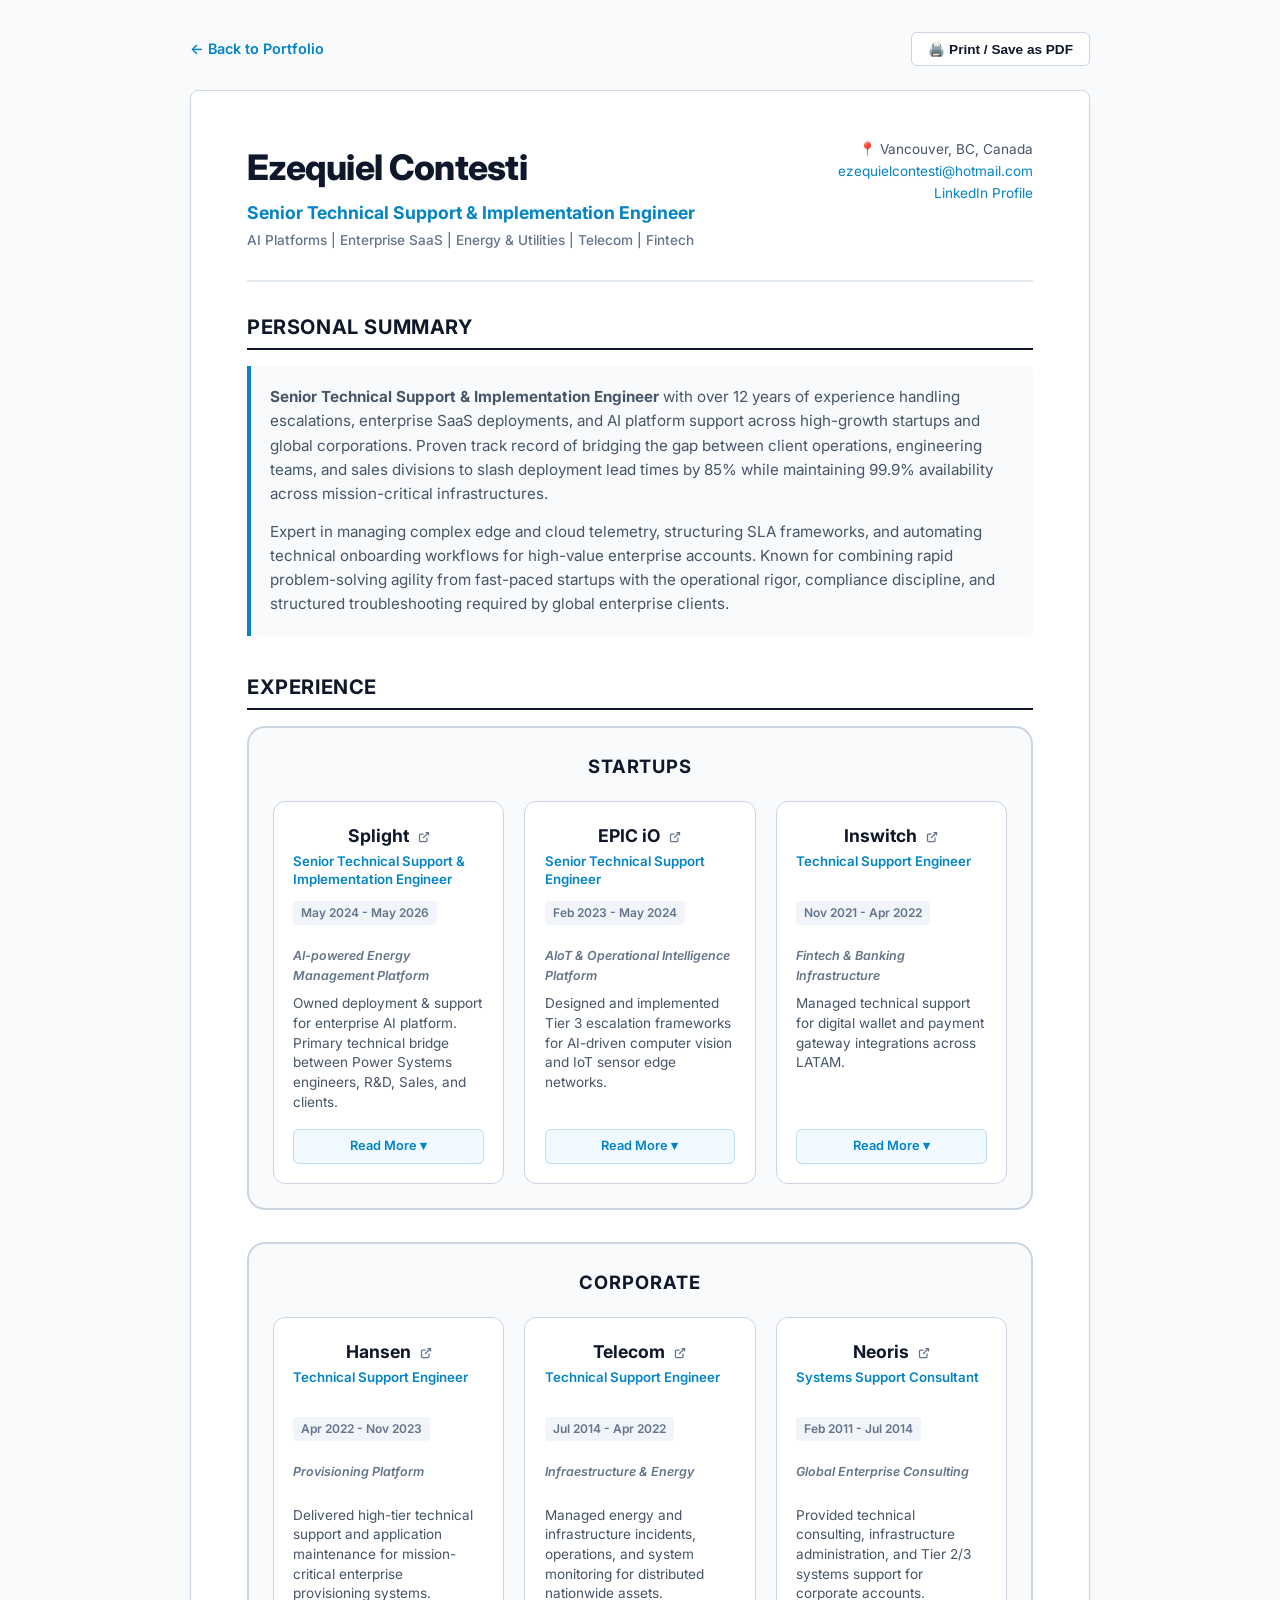
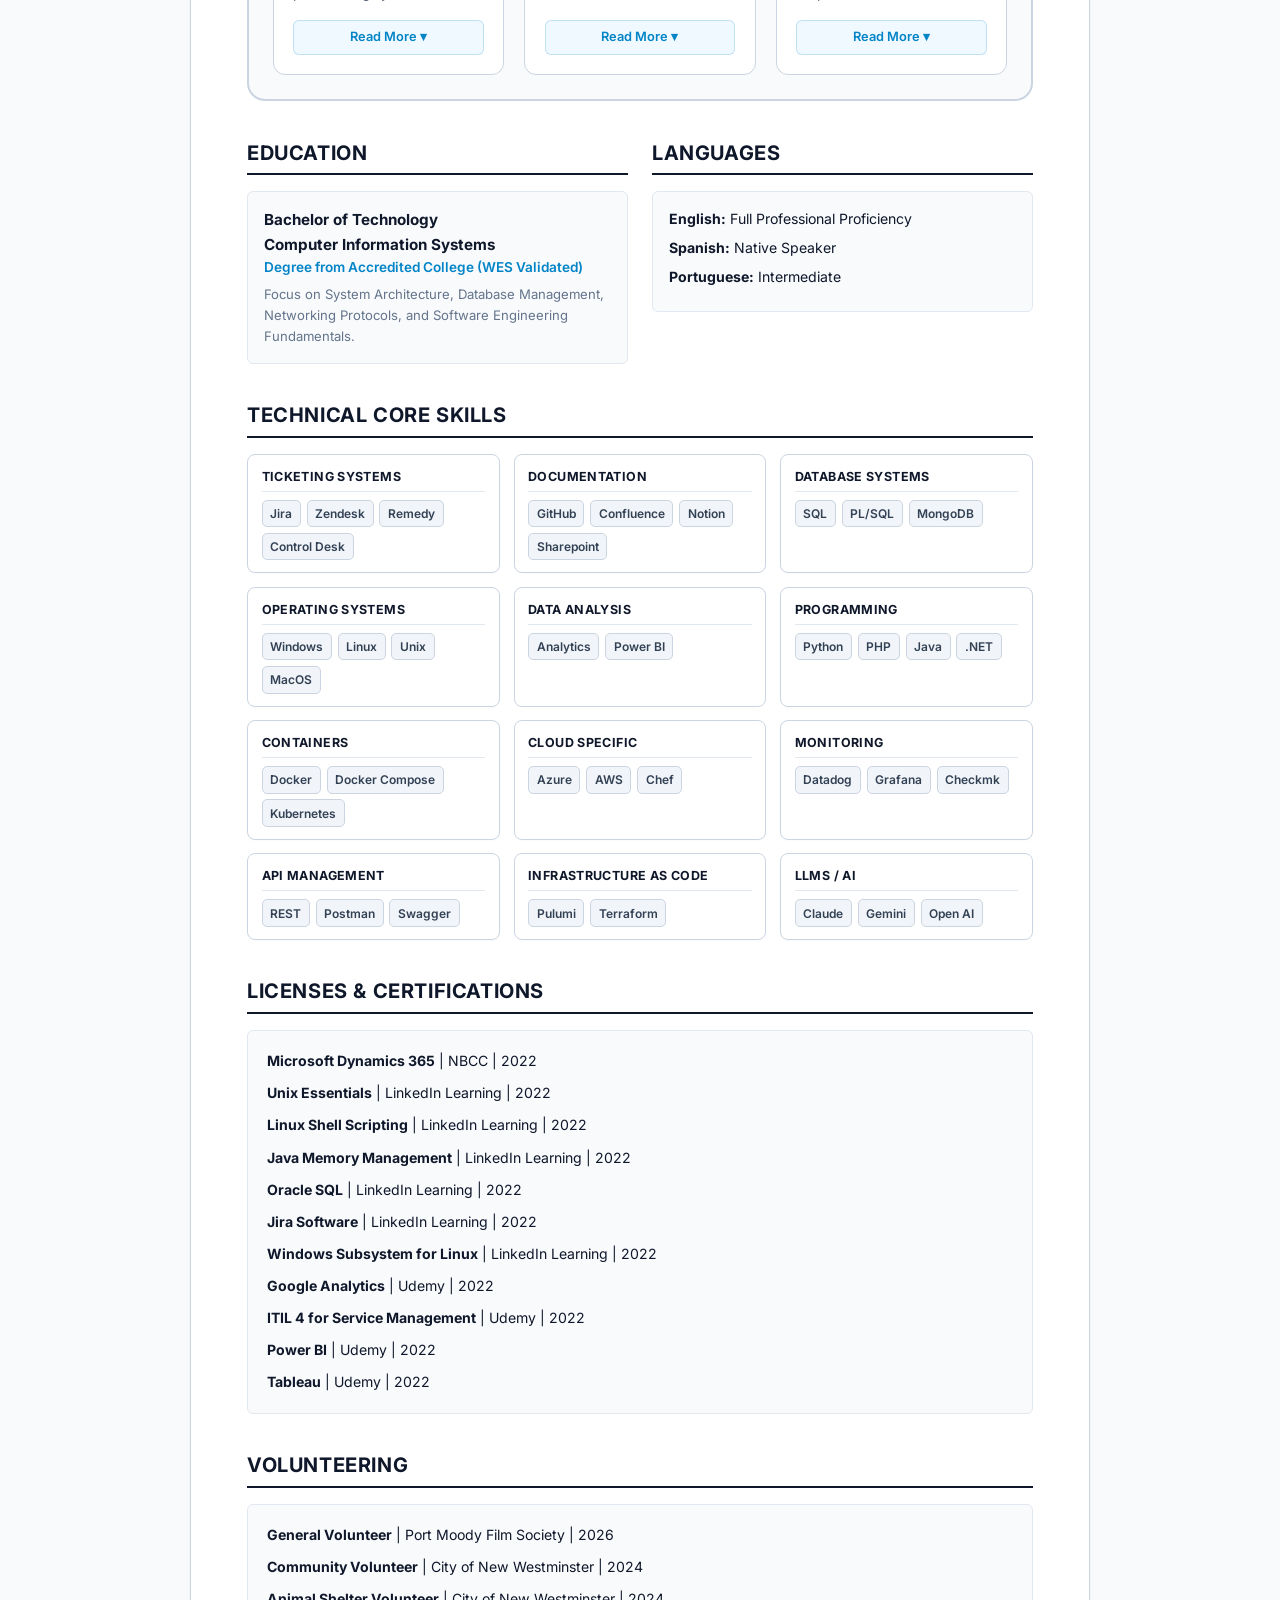
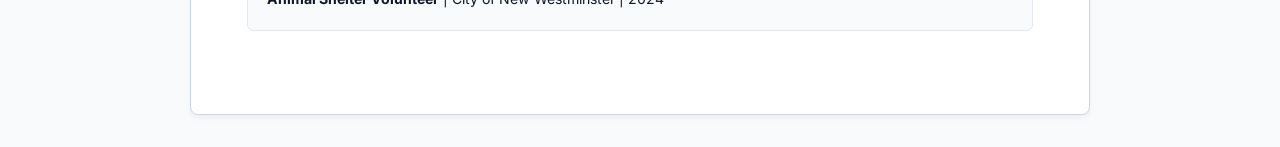
==== commit 7be2ed16: "Updates from October 2026" ====
--- a/extended-cv.html
+++ b/extended-cv.html
@@ -23,7 +23,7 @@
         <header class="cv-header">
             <div class="header-main">
                 <h1>Ezequiel Contesti</h1>
-                <p class="role-title">Senior Technical Support Engineer & Implementation Specialist</p>
+                <p class="role-title">Senior Technical Support & Implementation Engineer</p>
                 <p class="subtitle">AI Platforms | Enterprise SaaS | Energy & Utilities | Telecom | Fintech</p>
             </div>
             <div class="header-contact">
@@ -40,7 +40,7 @@
             <h2>Personal Summary</h2>
             <div class="summary-box">
                 <p>
-                    <strong>Senior Technical Support Engineer & Implementation Specialist</strong> with over 12 years of experience handling escalations, enterprise SaaS deployments, and AI platform support across high-growth startups and global corporations. Proven track record of bridging the gap between client operations, engineering teams, and sales divisions to slash deployment lead times by 85% while maintaining 99.9% availability across mission-critical infrastructures.
+                    <strong>Senior Technical Support & Implementation Engineer</strong> with over 12 years of experience handling escalations, enterprise SaaS deployments, and AI platform support across high-growth startups and global corporations. Proven track record of bridging the gap between client operations, engineering teams, and sales divisions to slash deployment lead times by 85% while maintaining 99.9% availability across mission-critical infrastructures.
                 </p>
                 <p>
                     Expert in managing complex edge and cloud telemetry, structuring SLA frameworks, and automating technical onboarding workflows for high-value enterprise accounts. Known for combining rapid problem-solving agility from fast-paced startups with the operational rigor, compliance discipline, and structured troubleshooting required by global enterprise clients.
@@ -61,7 +61,7 @@
                     <article class="company-card">
                         <div class="card-header">
                             <h3>Splight <a href="https://www.splight-ai.com" target="_blank" rel="noopener noreferrer" class="company-link"><svg width="12" height="12" viewBox="0 0 24 24" fill="none" stroke="#64748b" stroke-width="2.5"><path d="M18 13v6a2 2 0 0 1-2 2H5a2 2 0 0 1-2-2V8a2 2 0 0 1 2-2h6"/><polyline points="15 3 21 3 21 9"/><line x1="10" y1="14" x2="21" y2="3"/></svg></a></h3>
-                            <span class="role">Senior Technical Support Engineer & Implementation Specialist</span>
+                            <span class="role">Senior Technical Support & Implementation Engineer</span>
                             <span class="date">May 2024 - May 2026</span>
                         </div>
                         <p class="company-desc">AI-powered Energy Management Platform</p>
--- a/extended-cv.css
+++ b/extended-cv.css
@@ -335,15 +335,6 @@
     .achievement-list { display: block !important; }
 }
 
-/* Mobile Responsiveness */
-@media (max-width: 768px) {
-    .cv-container { padding: 1.5rem; }
-    .cv-header { flex-direction: column; gap: 0.5rem; }
-    .header-contact { text-align: left; }
-    .company-header { flex-direction: column; gap: 0.2rem; }
-    .job-title { margin-left: 0; display: block; }
-    .grid-2-col { grid-template-columns: 1fr; }
-}
 /* Exterior containers */
 .outer-group-box {
     border: 2px solid #cbd5e1;
@@ -364,28 +355,27 @@
     letter-spacing: 0.05em;
 }
 
-/* Grid of 3 columns for the companies */
+/* Grid of 3 columns for the companies (Desktop default) */
 .cards-grid {
-    display: grid !important;
-    grid-template-columns: repeat(3, 1fr) !important;
-    gap: 1.25rem !important;
-    align-items: stretch !important;
+    display: grid;
+    grid-template-columns: repeat(3, 1fr);
+    gap: 1.25rem;
+    align-items: stretch;
 }
 
 /* Individual company card */
 .company-card {
-    background-color: #ffffff !important;
-    border: 1px solid #cbd5e1 !important;
-    border-radius: 12px !important;
-    padding: 1.2rem !important;
-    display: flex !important;
-    flex-direction: column !important;
-    height: 100% !important;
-}
-
+    background-color: #ffffff;
+    border: 1px solid #cbd5e1;
+    border-radius: 12px;
+    padding: 1.2rem;
+    display: flex;
+    flex-direction: column;
+    height: 100%;
+}
 
 .company-card .card-header {
-    min-height: 7.2rem !important;
+    min-height: 7.2rem;
 }
 
 .card-header h3 {
@@ -394,8 +384,8 @@
     color: #0f172a;
     margin-bottom: 0.2rem;
     min-height: 1.6rem;
-    text-align: center !important;
-    width: 100% !important;
+    text-align: center;
+    width: 100%;
 }
 
 .card-header .role {
@@ -405,6 +395,7 @@
     color: #0284c7;
     line-height: 1.35;
     margin-bottom: 0.4rem;
+    min-height: 2.5rem;
 }
 
 .card-header .date {
@@ -432,7 +423,7 @@
     color: #475569;
     line-height: 1.45;
     margin-bottom: 1rem;
-    min-height: 5.8rem !important;
+    min-height: 5.8rem;
 }
 
 /* Button */
@@ -460,8 +451,13 @@
     color: #0f172a;
     border-color: #cbd5e1;
     margin-bottom: 0.75rem;
-    margin-top: 0 !important;
-    padding-top: 0.25rem !important;
+    margin-top: 0;
+    padding-top: 0.25rem;
+}
+
+/* Push accordion to bottom */
+.company-card .accordion {
+    margin-top: auto;
 }
 
 .achievement-list {
@@ -475,105 +471,63 @@
     line-height: 1.45;
 }
 
-/* --- Adaptation to small screens and mobile devices --- */
-@media (max-width: 950px) {
-    .cards-grid {
-        grid-template-columns: 1fr; 
-    }
-}
-
-.cards-grid {
-    display: grid !important;
-    grid-template-columns: repeat(3, 1fr) !important;
-    gap: 1.25rem !important;
-    align-items: stretch !important; 
-}
-
-.company-card {
-    background-color: #ffffff !important;
-    border: 1px solid #cbd5e1 !important;
-    border-radius: 12px !important;
-    padding: 1.2rem !important;
-    display: flex !important;
-    flex-direction: column !important;
-    height: 100% !important; 
-}
-
-/* Uniform Space for the Position Title */
-.card-header .role {
-    display: block;
-    font-size: 0.83rem;
-    font-weight: 600;
-    color: #0284c7;
-    line-height: 1.35;
-    margin-bottom: 0.4rem;
-    min-height: 2.5rem; 
-}
-
-/* 'Read More' to bottom */
-.company-card .accordion {
-margin-top: auto !important;
-    padding-top: auto !important;
-}
-
-/* --- Skills en 3 Columnas Compactas con Tooltips --- */
-
+/* --- Skills in 3 Compact Columns with Tooltips --- */
 .skills-container {
-    display: grid !important;
-    grid-template-columns: repeat(3, 1fr) !important;
-    gap: 0.85rem !important;
+    display: grid;
+    grid-template-columns: repeat(3, 1fr);
+    gap: 0.85rem;
 }
 
 .skill-category {
-    background-color: #ffffff !important;
-    border: 1px solid #cbd5e1 !important;
-    border-radius: 8px !important;
-    padding: 0.75rem 0.85rem !important;
-    box-shadow: 0 1px 3px rgba(0, 0, 0, 0.02) !important;
+    background-color: #ffffff;
+    border: 1px solid #cbd5e1;
+    border-radius: 8px;
+    padding: 0.75rem 0.85rem;
+    box-shadow: 0 1px 3px rgba(0, 0, 0, 0.02);
 }
 
 .skill-category h3 {
-    font-size: 0.78rem !important;
-    font-weight: 700 !important;
-    color: #0f172a !important;
-    margin-bottom: 0.5rem !important;
-    text-transform: uppercase !important;
-    letter-spacing: 0.03em !important;
-    border-bottom: 1px solid #e2e8f0 !important;
-    padding-bottom: 0.25rem !important;
+    font-size: 0.78rem;
+    font-weight: 700;
+    color: #0f172a;
+    margin-bottom: 0.5rem;
+    text-transform: uppercase;
+    letter-spacing: 0.03em;
+    border-bottom: 1px solid #e2e8f0;
+    padding-bottom: 0.25rem;
 }
 
 .skill-tags {
-    display: flex !important;
-    flex-wrap: wrap !important;
-    gap: 0.35rem !important;
-}
-
-/* Cajita individual */
+    display: flex;
+    flex-wrap: wrap;
+    gap: 0.35rem;
+}
+
+/* Individual skill tag */
 .skill-tag {
-    position: relative !important;
-    display: inline-block !important;
-    background-color: #f1f5f9 !important;
-    color: #334155 !important;
-    border: 1px solid #cbd5e1 !important;
-    border-radius: 5px !important;
-    padding: 0.2rem 0.48rem !important;
-    font-size: 0.75rem !important;
-    font-weight: 600 !important;
-    cursor: pointer !important;
-    transition: all 0.15s ease !important;
-}
-
-/* Efecto Hover */
+    position: relative;
+    display: inline-block;
+    background-color: #f1f5f9;
+    color: #334155;
+    border: 1px solid #cbd5e1;
+    border-radius: 5px;
+    padding: 0.2rem 0.48rem;
+    font-size: 0.75rem;
+    font-weight: 600;
+    cursor: pointer;
+    transition: all 0.15s ease;
+}
+
+/* Hover effect */
 .skill-tag:hover {
-    background-color: #0284c7 !important;
-    color: #ffffff !important;
-    border-color: #0284c7 !important;
-    transform: translateY(-1px) !important;
-    box-shadow: 0 3px 6px rgba(2, 132, 199, 0.2) !important;
-}
-
-/* Cartelito flotante (Tooltip) */
+    background-color: #0284c7;
+    color: #ffffff;
+    border-color: #0284c7;
+    transform: translateY(-1px);
+    box-shadow: 0 3px 6px rgba(2, 132, 199, 0.2);
+}
+
+/* Tooltip popup */
 .skill-tag::after {
     content: attr(data-companies);
     position: absolute;
@@ -595,7 +549,7 @@
     z-index: 30;
 }
 
-/* Flechita del Tooltip */
+/* Tooltip arrow */
 .skill-tag::before {
     content: '';
     position: absolute;
@@ -612,7 +566,7 @@
     z-index: 30;
 }
 
-/* Activar tooltip al pasar el mouse */
+/* Show tooltip on hover */
 .skill-tag:hover::after,
 .skill-tag:hover::before {
     opacity: 1;
@@ -620,22 +574,60 @@
     transform: translateX(-50%) translateY(0);
 }
 
-/* Adaptación responsive para tablets y celulares */
+.company-link {
+    display: inline-flex;
+    align-items: center;
+    text-decoration: none;
+    margin-left: 5px;
+    vertical-align: middle;
+}
+
+.company-link svg {
+    transition: all 0.2s ease;
+}
+
+.company-link:hover svg {
+    stroke: #0284c7;
+    transform: translate(1px, -1px);
+}
+
+/* --- Responsive Media Queries --- */
+
 @media (max-width: 900px) {
     .skills-container {
-        grid-template-columns: repeat(2, 1fr) !important;
-    }
-}
-
-@media (max-width: 600px) {
-    .skills-container {
-        grid-template-columns: 1fr !important;
-    }
-}
-
-/* --- Fix Mobile View --- */
+        grid-template-columns: repeat(2, 1fr);
+    }
+}
+
 @media (max-width: 768px) {
-   
+    .cv-container {
+        padding: 1.5rem;
+    }
+
+    .cv-header {
+        flex-direction: column;
+        gap: 0.5rem;
+    }
+
+    .header-contact {
+        text-align: left;
+    }
+
+    .company-header {
+        flex-direction: column;
+        gap: 0.2rem;
+    }
+
+    .job-title {
+        margin-left: 0;
+        display: block;
+    }
+
+    .grid-2-col {
+        grid-template-columns: 1fr;
+    }
+
+    .cards-grid,
     .company-grid, 
     .startups-grid, 
     .corporate-grid,
@@ -651,52 +643,16 @@
         box-sizing: border-box !important;
     }
 
-.company-link {
-    display: inline-block !important;
-    position: relative !important;
-    width: 12px !important;
-    height: 12px !important;
-    margin-left: 6px !important;
-    vertical-align: middle !important;
-    text-decoration: none !important;
-}
-
-/* Punta de la flecha */
-.company-link::before {
-    content: '' !important;
-    position: absolute !important;
-    top: 1px !important;
-    right: 1px !important;
-    width: 6px !important;
-    height: 6px !important;
-    border-top: 2px solid #64748b !important;
-    border-right: 2px solid #64748b !important;
-    transition: all 0.2s ease !important;
-}
-
-/* Cuerpo / Línea diagonal */
-.company-link::after {
-    content: '' !important;
-    position: absolute !important;
-    top: 2px !important;
-    right: 1px !important;
-    width: 8px !important;
-    height: 2px !important;
-    background-color: #64748b !important;
-    transform: rotate(-45deg) !important;
-    transform-origin: top right !important;
-    transition: all 0.2s ease !important;
-}
-
-/* Efecto Hover */
-.company-link:hover::before {
-    border-color: #0284c7 !important;
-}
-
-.company-link:hover::after {
-    background-color: #0284c7 !important;
-}
-
-.company-link:hover {
-    transform: translate(1px, -1px) !important;
+    .card-header,
+    .summary-text,
+    .company-desc,
+    .card-header .role {
+        min-height: auto !important;
+    }
+}
+
+@media (max-width: 600px) {
+    .skills-container {
+        grid-template-columns: 1fr;
+    }
 }
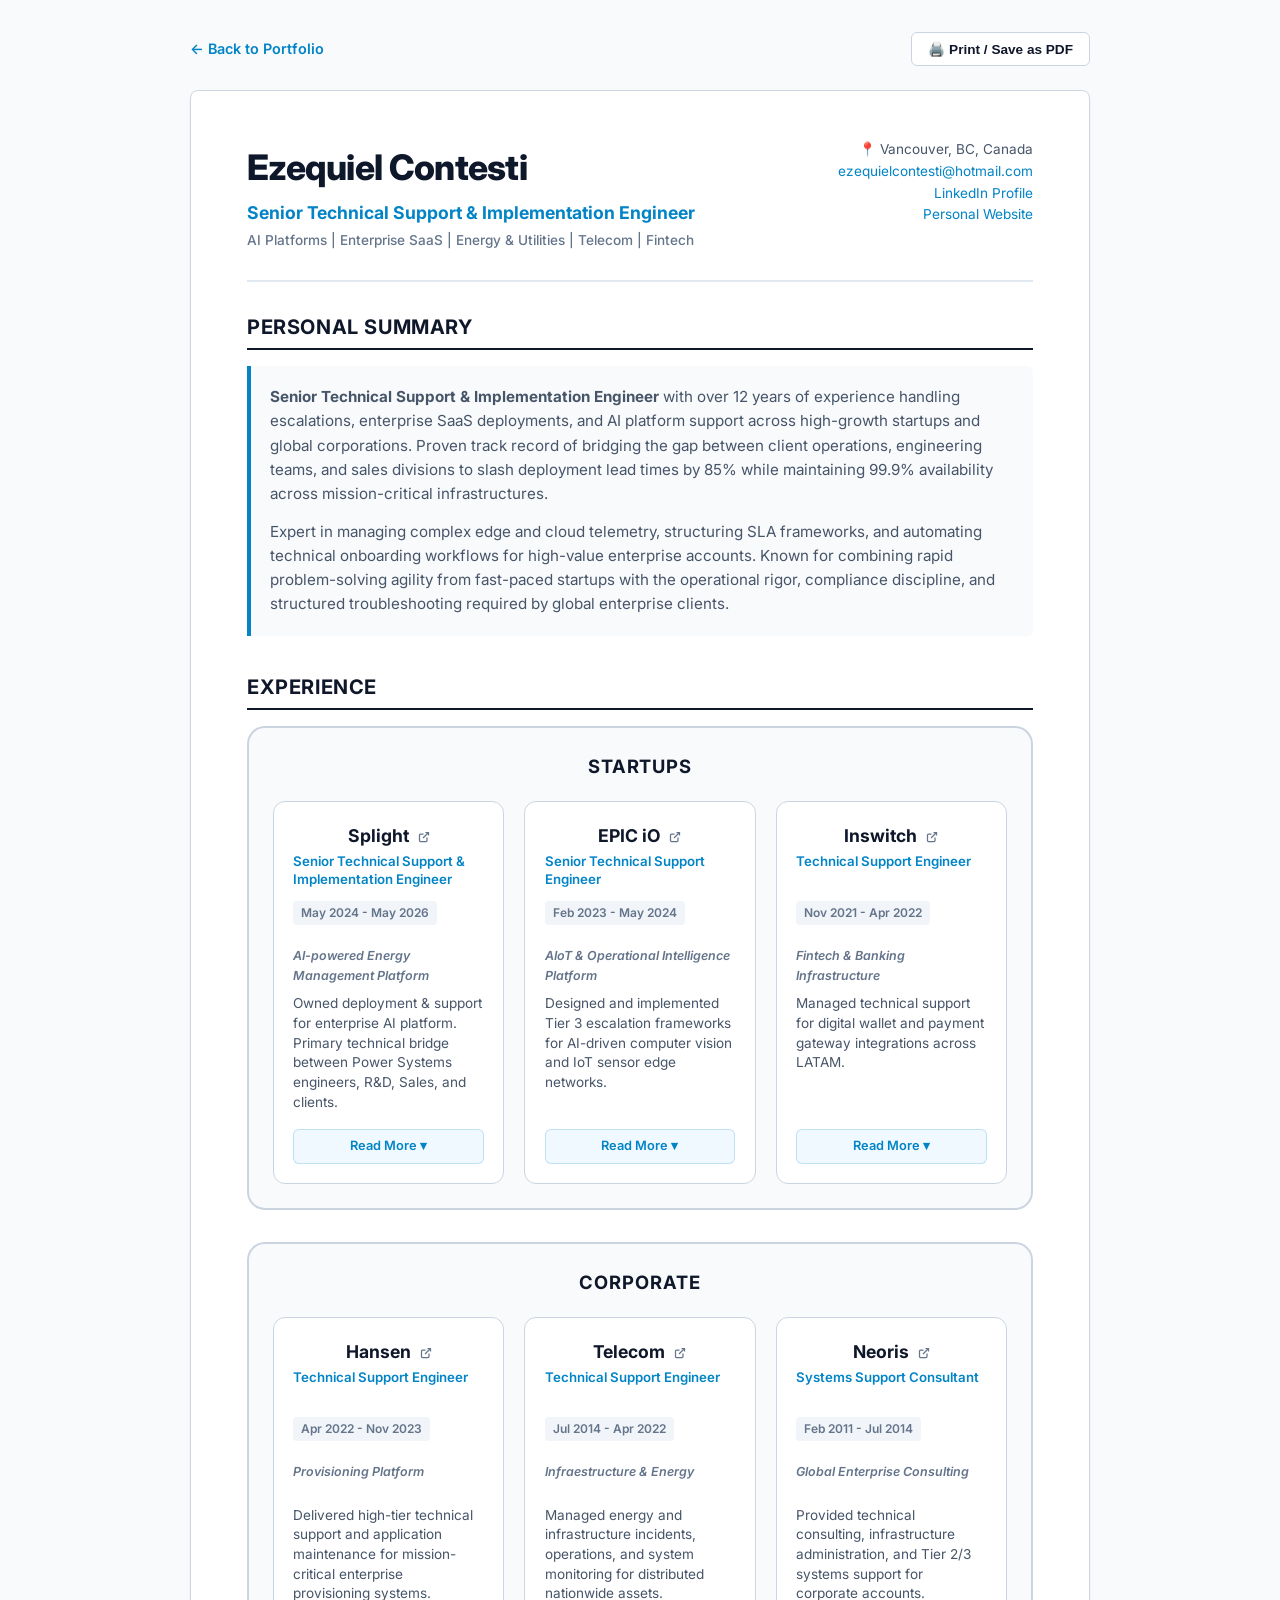
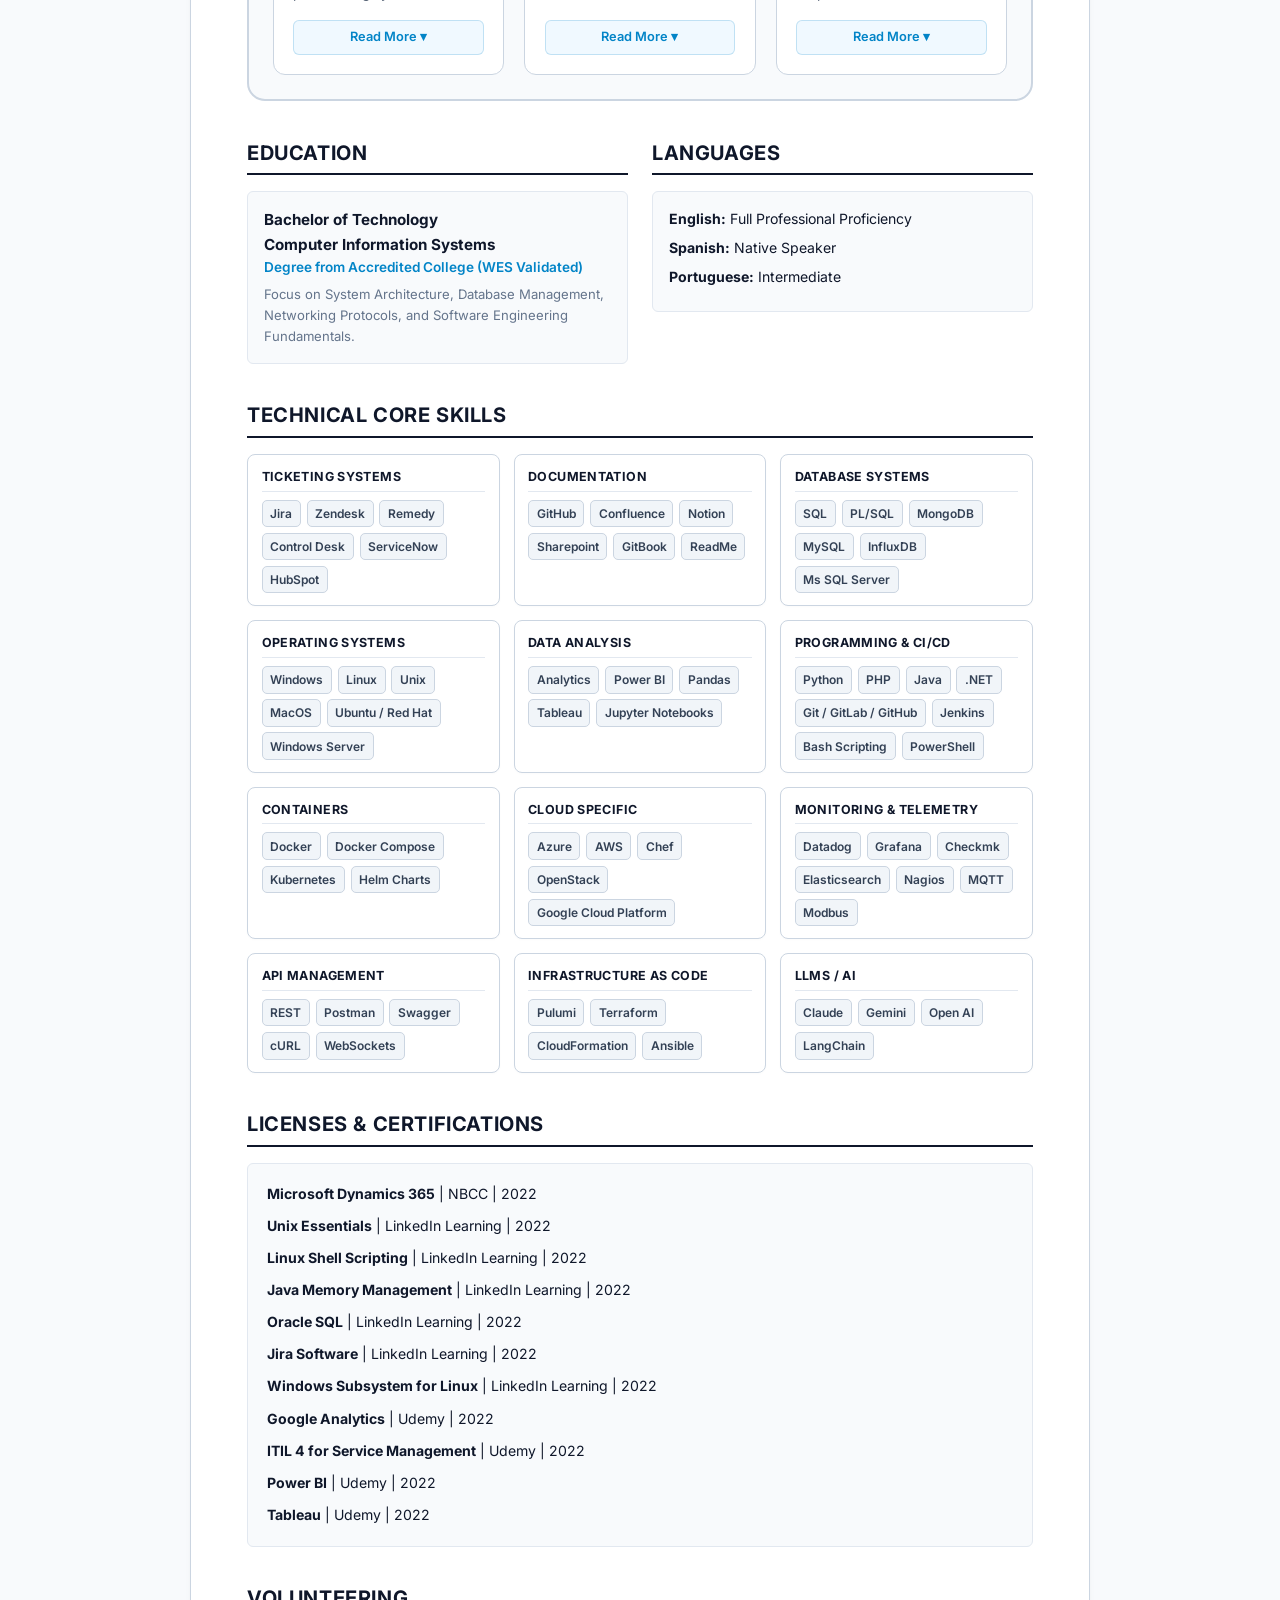
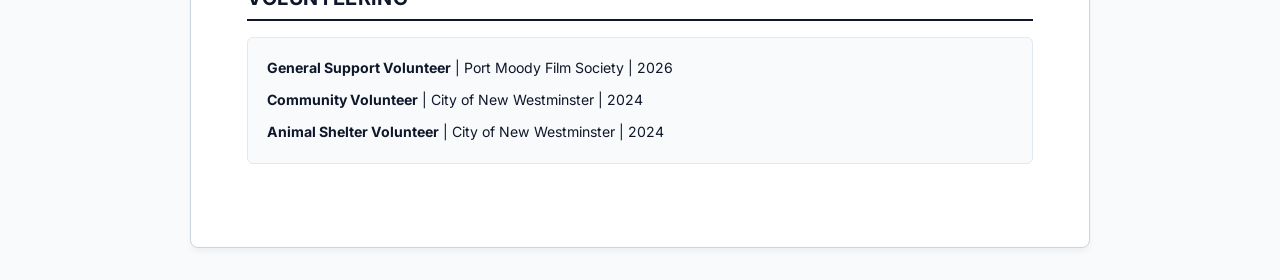
==== commit 9e000996: "Updated profile pictures and added missing skills" ====
--- a/extended-cv.html
+++ b/extended-cv.html
@@ -30,6 +30,7 @@
                 <p>📍 Vancouver, BC, Canada</p>
                 <p><a href="mailto:ezequielcontesti@hotmail.com">ezequielcontesti@hotmail.com</a></p>
                 <p><a href="https://www.linkedin.com/in/ezequielcontesti/" target="_blank">LinkedIn Profile</a></p>
+                <p><a href="https://ezequiel-contesti.github.io/" target="_blank">Personal Website</a></p>
             </div>
         </header>
 
@@ -238,6 +239,8 @@
                         <span class="skill-tag" data-companies="EPIC iO | Inswitch">Zendesk</span>
                         <span class="skill-tag" data-companies="Neoris">Remedy</span>
                         <span class="skill-tag" data-companies="Telecom">Control Desk</span>
+                        <span class="skill-tag" data-companies="Neoris">ServiceNow</span>
+                        <span class="skill-tag" data-companies="Hansen">HubSpot</span>
                     </div>
                 </div>
 
@@ -249,6 +252,8 @@
                         <span class="skill-tag" data-companies="Splight | EPIC iO | Hansen">Confluence</span>
                         <span class="skill-tag" data-companies="Splight">Notion</span>
                         <span class="skill-tag" data-companies="Splight | EPIC iO | Hansen | Telecom">Sharepoint</span>
+                        <span class="skill-tag" data-companies="Hansen | EPIC iO">GitBook</span>
+                        <span class="skill-tag" data-companies="Telecom">ReadMe</span>
                     </div>
                 </div>
 
@@ -259,6 +264,9 @@
                         <span class="skill-tag" data-companies="Splight | Inswitch | Neoris">SQL</span>
                         <span class="skill-tag" data-companies="Hansen | Neoris">PL/SQL</span>
                         <span class="skill-tag" data-companies="Splight | EPIC iO">MongoDB</span>
+                        <span class="skill-tag" data-companies="Neoris | Hansen">MySQL</span>
+                        <span class="skill-tag" data-companies="Splight">InfluxDB</span>
+                        <span class="skill-tag" data-companies="Neoris">Ms SQL Server</span>
                     </div>
                 </div>
 
@@ -270,6 +278,8 @@
                         <span class="skill-tag" data-companies="Splight | Inswitch | EPIC iO">Linux</span>
                         <span class="skill-tag" data-companies="Inswitch | EPIC iO">Unix</span>
                         <span class="skill-tag" data-companies="Splight">MacOS</span>
+                        <span class="skill-tag" data-companies="Neoris | EPIC iO | Splight">Ubuntu / Red Hat</span>
+                        <span class="skill-tag" data-companies="Telecom | Hansen">Windows Server</span>
                     </div>
                 </div>
 
@@ -279,17 +289,24 @@
                     <div class="skill-tags">
                         <span class="skill-tag" data-companies="Telecom | Neoris">Analytics</span>
                         <span class="skill-tag" data-companies="Hansen | Inswitch">Power BI</span>
-                    </div>
-                </div>
-
-                <!-- 6. Programming -->
-                <div class="skill-category">
-                    <h3>Programming</h3>
+                        <span class="skill-tag" data-companies="Hansen | Inswitch | Splight">Pandas</span>
+                        <span class="skill-tag" data-companies="Hansen | Inswitch">Tableau</span>
+                        <span class="skill-tag" data-companies="Inswitch">Jupyter Notebooks</span>
+                    </div>
+                </div>
+
+                <!-- 6. Programming & CI/CD -->
+                <div class="skill-category">
+                    <h3>Programming & CI/CD</h3>
                     <div class="skill-tags">
                         <span class="skill-tag" data-companies="Splight | EPIC iO">Python</span>
                         <span class="skill-tag" data-companies="Neoris">PHP</span>
                         <span class="skill-tag" data-companies="Hansen | EPIC iO">Java</span>
                         <span class="skill-tag" data-companies="Neoris">.NET</span>
+                        <span class="skill-tag" data-companies="Hansen | EPIC iO | Splight">Git / GitLab / GitHub</span>
+                        <span class="skill-tag" data-companies="EPIC iO">Jenkins</span>
+                        <span class="skill-tag" data-companies="EPIC iO">Bash Scripting</span>
+                        <span class="skill-tag" data-companies="Hansen | Neoris">PowerShell</span>
                     </div>
                 </div>
 
@@ -300,6 +317,7 @@
                         <span class="skill-tag" data-companies="Splight | EPIC iO">Docker</span>
                         <span class="skill-tag" data-companies="EPIC iO">Docker Compose</span>
                         <span class="skill-tag" data-companies="Hansen | EPIC iO">Kubernetes</span>
+                        <span class="skill-tag" data-companies="Hansen | EPIC iO">Helm Charts</span>
                     </div>
                 </div>
 
@@ -310,16 +328,22 @@
                         <span class="skill-tag" data-companies="Hansen">Azure</span>
                         <span class="skill-tag" data-companies="Splight | Hansen | EPIC iO">AWS</span>
                         <span class="skill-tag" data-companies="EPIC iO">Chef</span>
-                    </div>
-                </div>
-
-                <!-- 9. Monitoring -->
-                <div class="skill-category">
-                    <h3>Monitoring</h3>
+                        <span class="skill-tag" data-companies="Telecom">OpenStack</span>
+                        <span class="skill-tag" data-companies="Hansen">Google Cloud Platform</span>
+                    </div>
+                </div>
+
+                <!-- 9. Monitoring & Telemetry -->
+                <div class="skill-category">
+                    <h3>Monitoring & Telemetry</h3>
                     <div class="skill-tags">
                         <span class="skill-tag" data-companies="Splight | Telecom">Datadog</span>
                         <span class="skill-tag" data-companies="EPIC iO | Hansen">Grafana</span>
                         <span class="skill-tag" data-companies="EPIC iO">Checkmk</span>
+                        <span class="skill-tag" data-companies="EPIC iO">Elasticsearch</span>
+                        <span class="skill-tag" data-companies="Hansen">Nagios</span>
+                        <span class="skill-tag" data-companies="Splight">MQTT</span>
+                        <span class="skill-tag" data-companies="Splight">Modbus</span>
                     </div>
                 </div>
 
@@ -330,6 +354,8 @@
                         <span class="skill-tag" data-companies="Inswitch | EPIC iO">REST</span>
                         <span class="skill-tag" data-companies="Inswitch | Splight | Hansen">Postman</span>
                         <span class="skill-tag" data-companies="Splight | EPIC iO | Hansen">Swagger</span>
+                        <span class="skill-tag" data-companies="Splight | EPIC iO | Hansen">cURL</span>
+                        <span class="skill-tag" data-companies="Splight | EPIC iO">WebSockets</span>
                     </div>
                 </div>
 
@@ -339,6 +365,8 @@
                     <div class="skill-tags">
                         <span class="skill-tag" data-companies="Splight">Pulumi</span>
                         <span class="skill-tag" data-companies="EPIC iO">Terraform</span>
+                        <span class="skill-tag" data-companies="Hansen">CloudFormation</span>
+                        <span class="skill-tag" data-companies="EPIC iO">Ansible</span>
                     </div>
                 </div>
 
@@ -349,6 +377,7 @@
                         <span class="skill-tag" data-companies="Splight | EPIC iO">Claude</span>
                         <span class="skill-tag" data-companies="Splight | EPIC iO">Gemini</span>
                         <span class="skill-tag" data-companies="Splight | EPIC iO">Open AI</span>
+                        <span class="skill-tag" data-companies="Splight | EPIC iO">LangChain</span>
                     </div>
                 </div>
 
@@ -400,7 +429,7 @@
             <h2>Volunteering</h2>
             <div class="skills-wrapper">
                 <div class="skill-group">
-                    <strong>General Volunteer</strong> | Port Moody Film Society | 2026
+                    <strong>General Support Volunteer</strong> | Port Moody Film Society | 2026
                 </div>
                 <div class="skill-group">
                     <strong>Community Volunteer</strong> | City of New Westminster | 2024
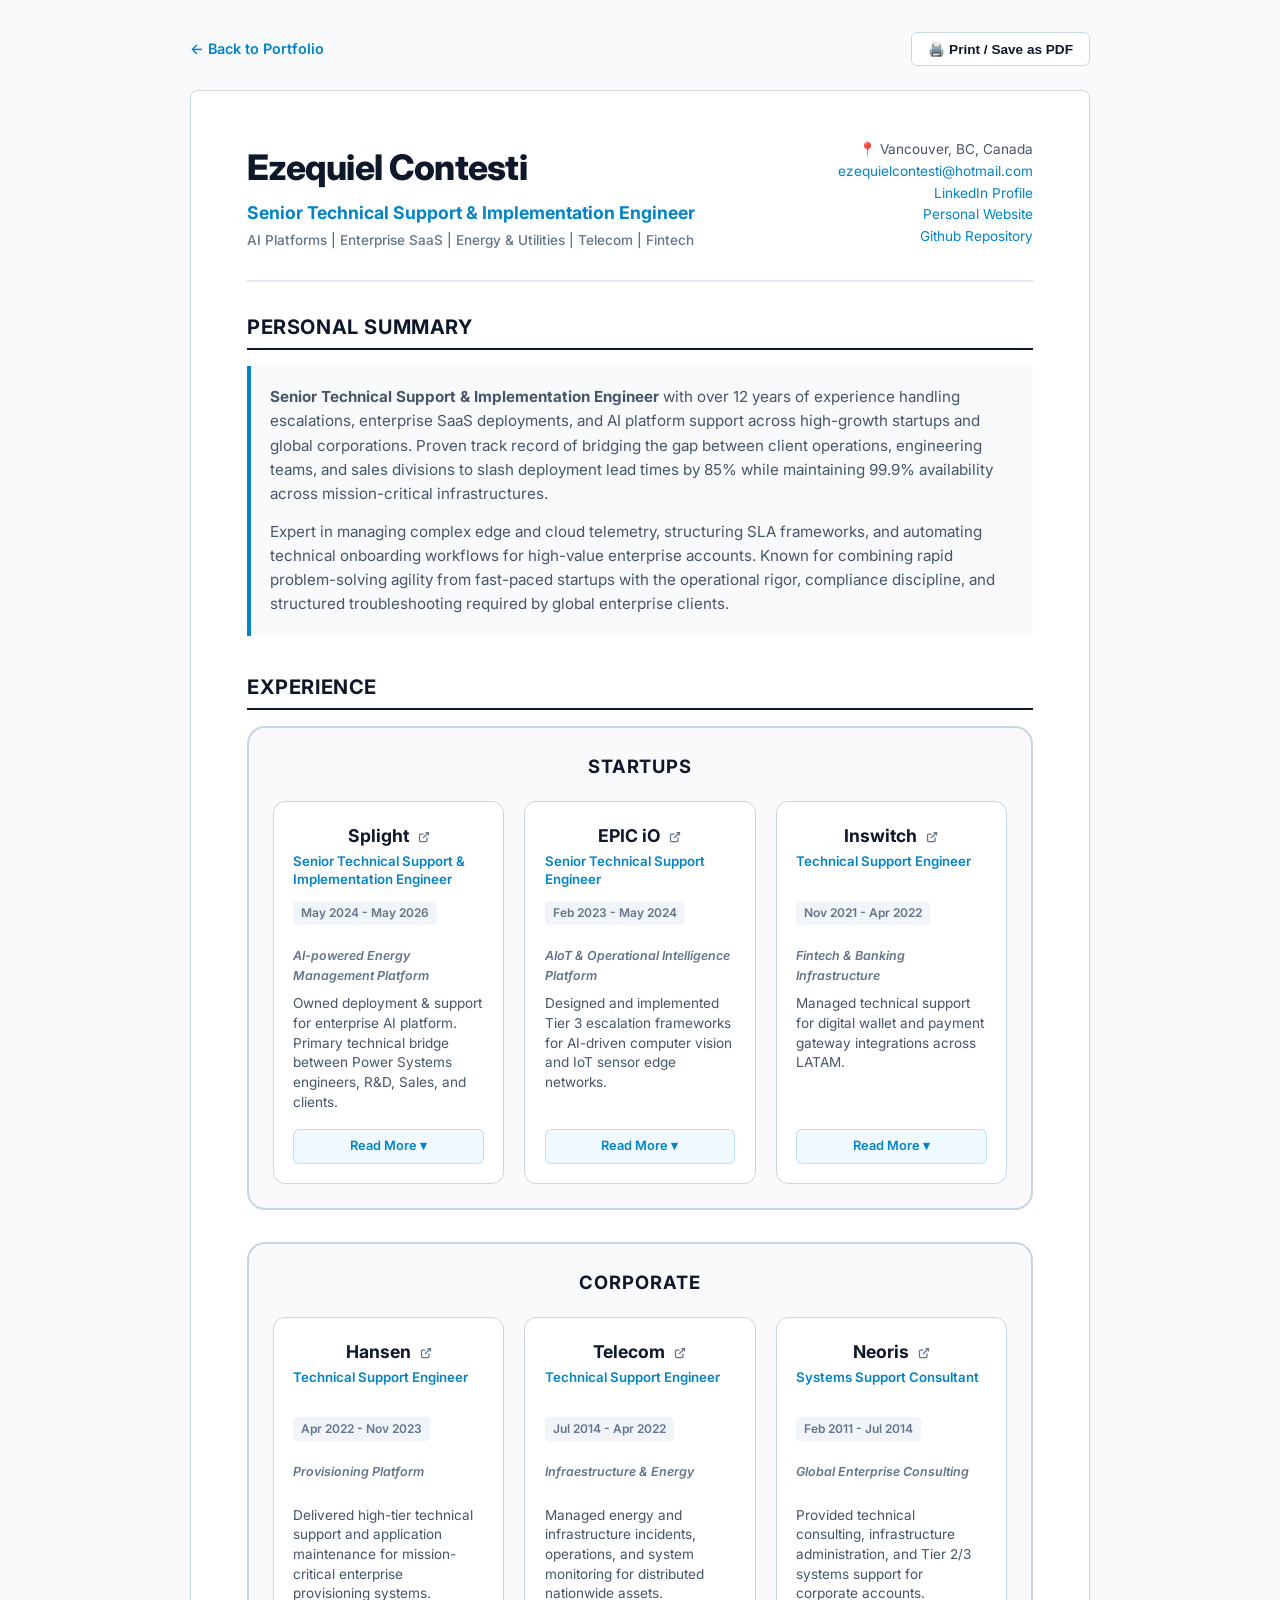
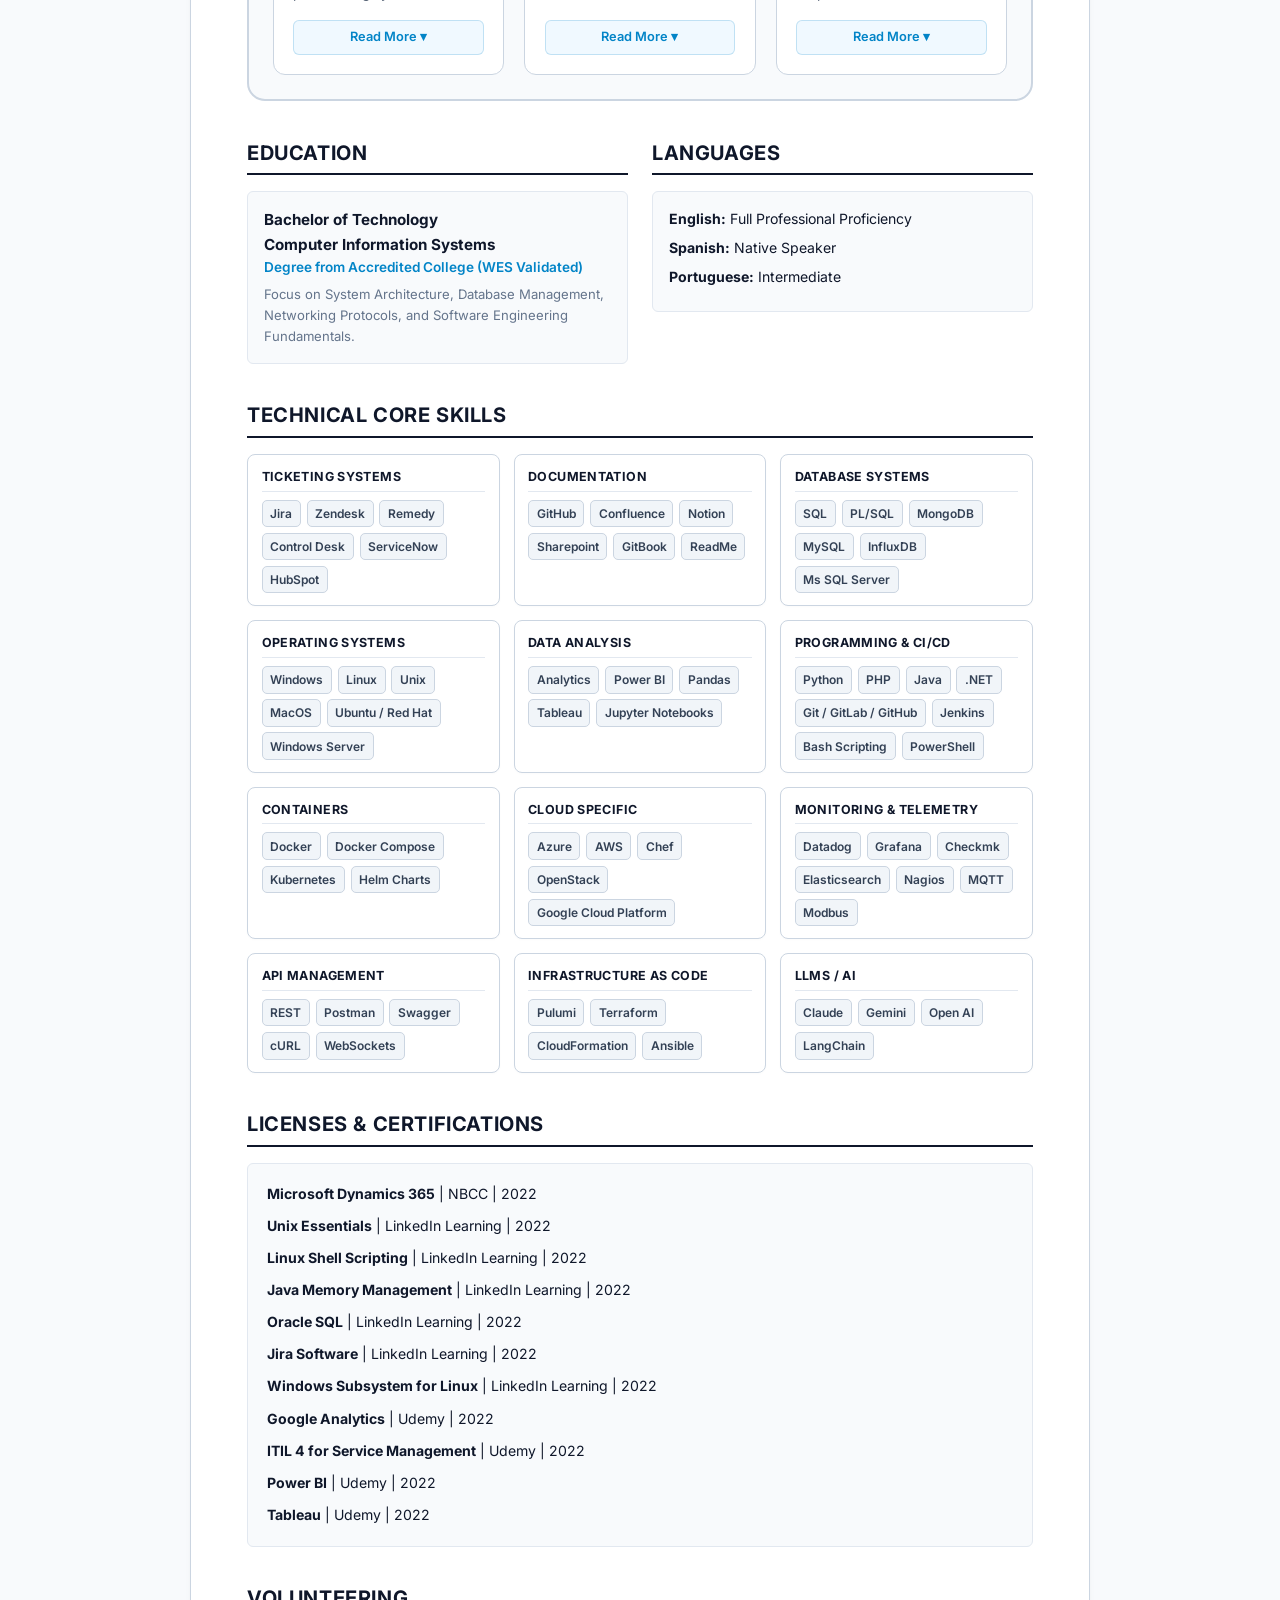
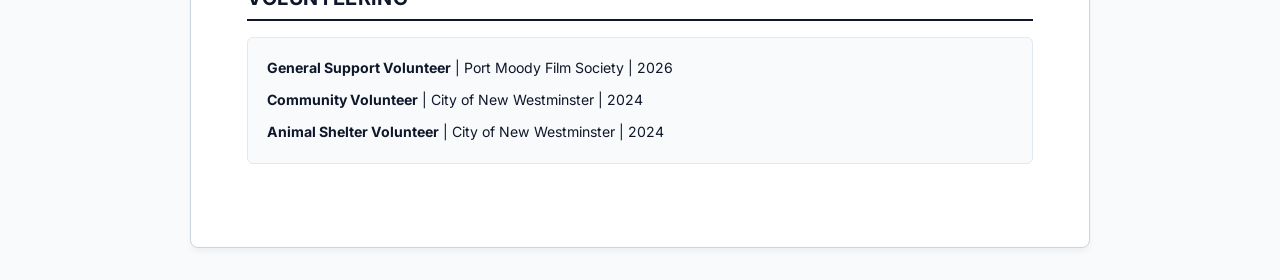
==== commit c69c2b57: "Added Public Github Repositories" ====
--- a/extended-cv.html
+++ b/extended-cv.html
@@ -31,6 +31,7 @@
                 <p><a href="mailto:ezequielcontesti@hotmail.com">ezequielcontesti@hotmail.com</a></p>
                 <p><a href="https://www.linkedin.com/in/ezequielcontesti/" target="_blank">LinkedIn Profile</a></p>
                 <p><a href="https://ezequiel-contesti.github.io/" target="_blank">Personal Website</a></p>
+                <p><a href="https://github.com/ezequiel-contesti" target="_blank">Github Repository</a></p>
             </div>
         </header>
 
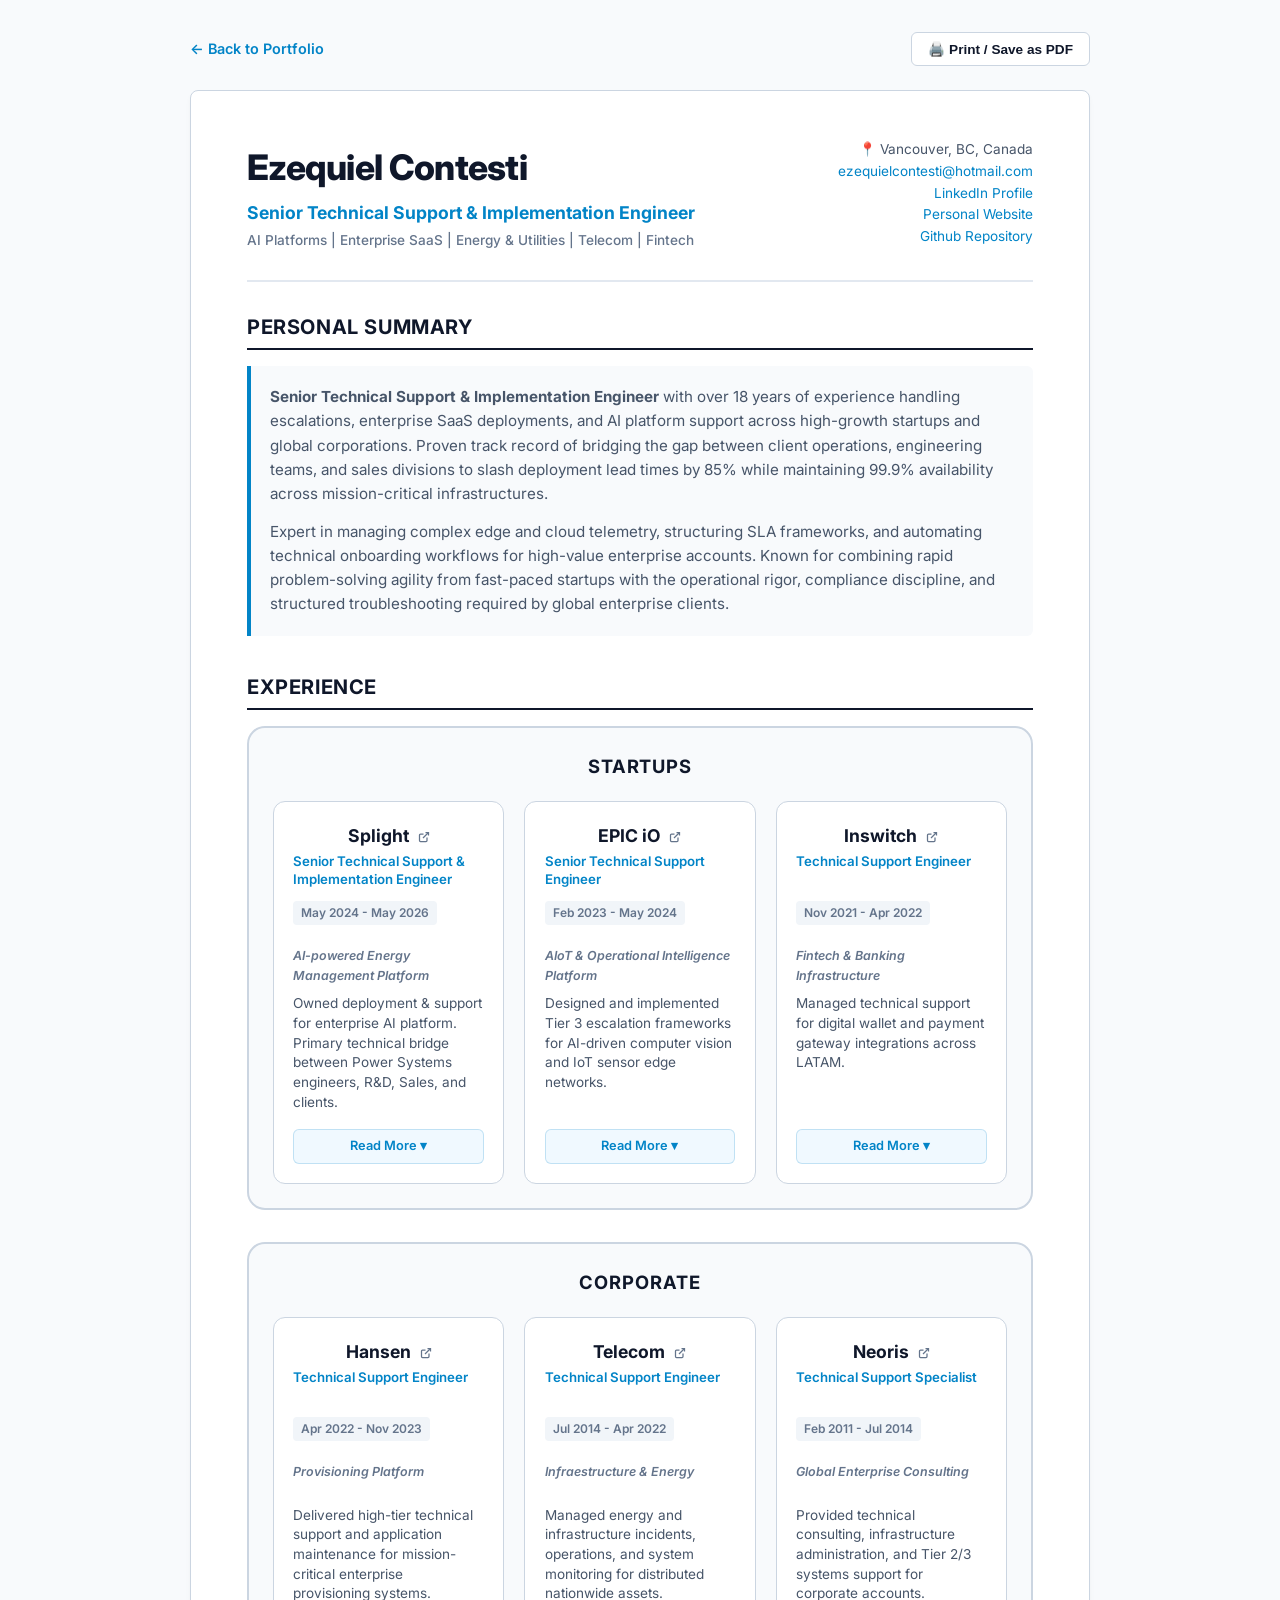
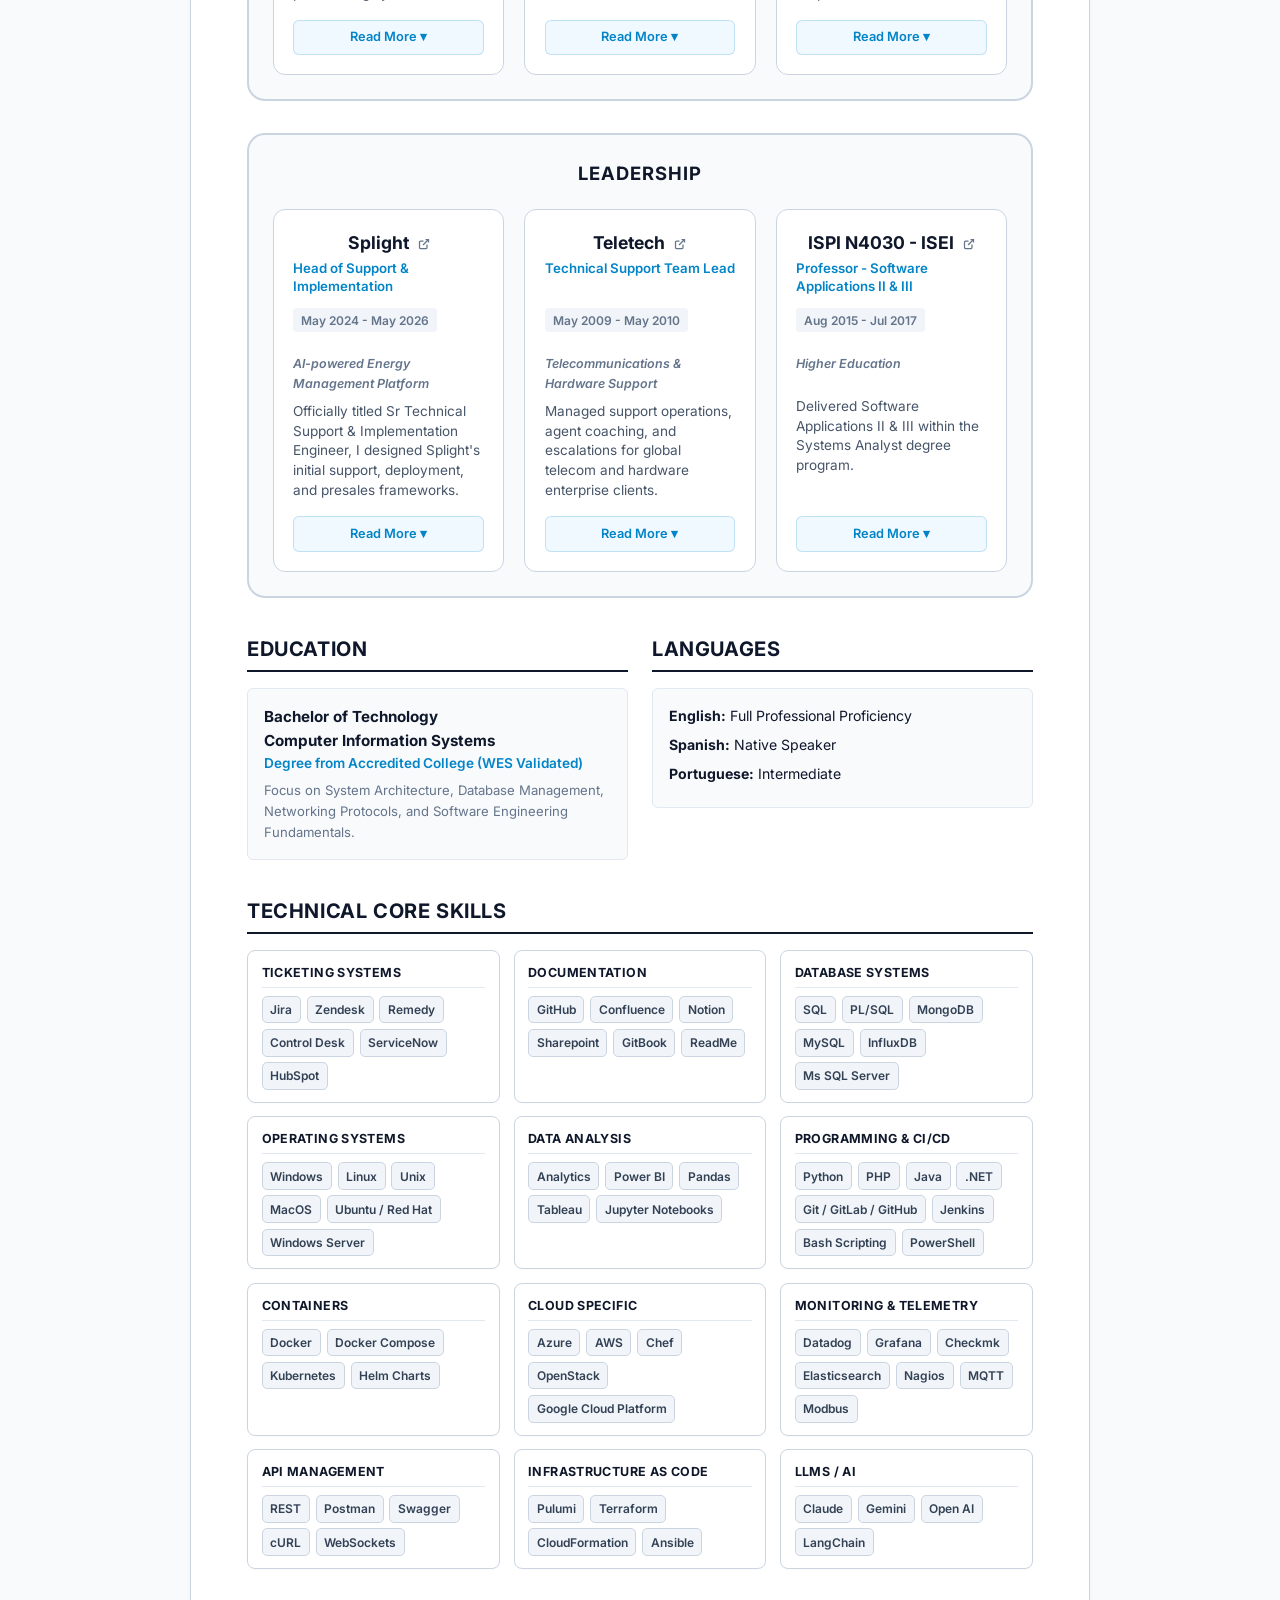
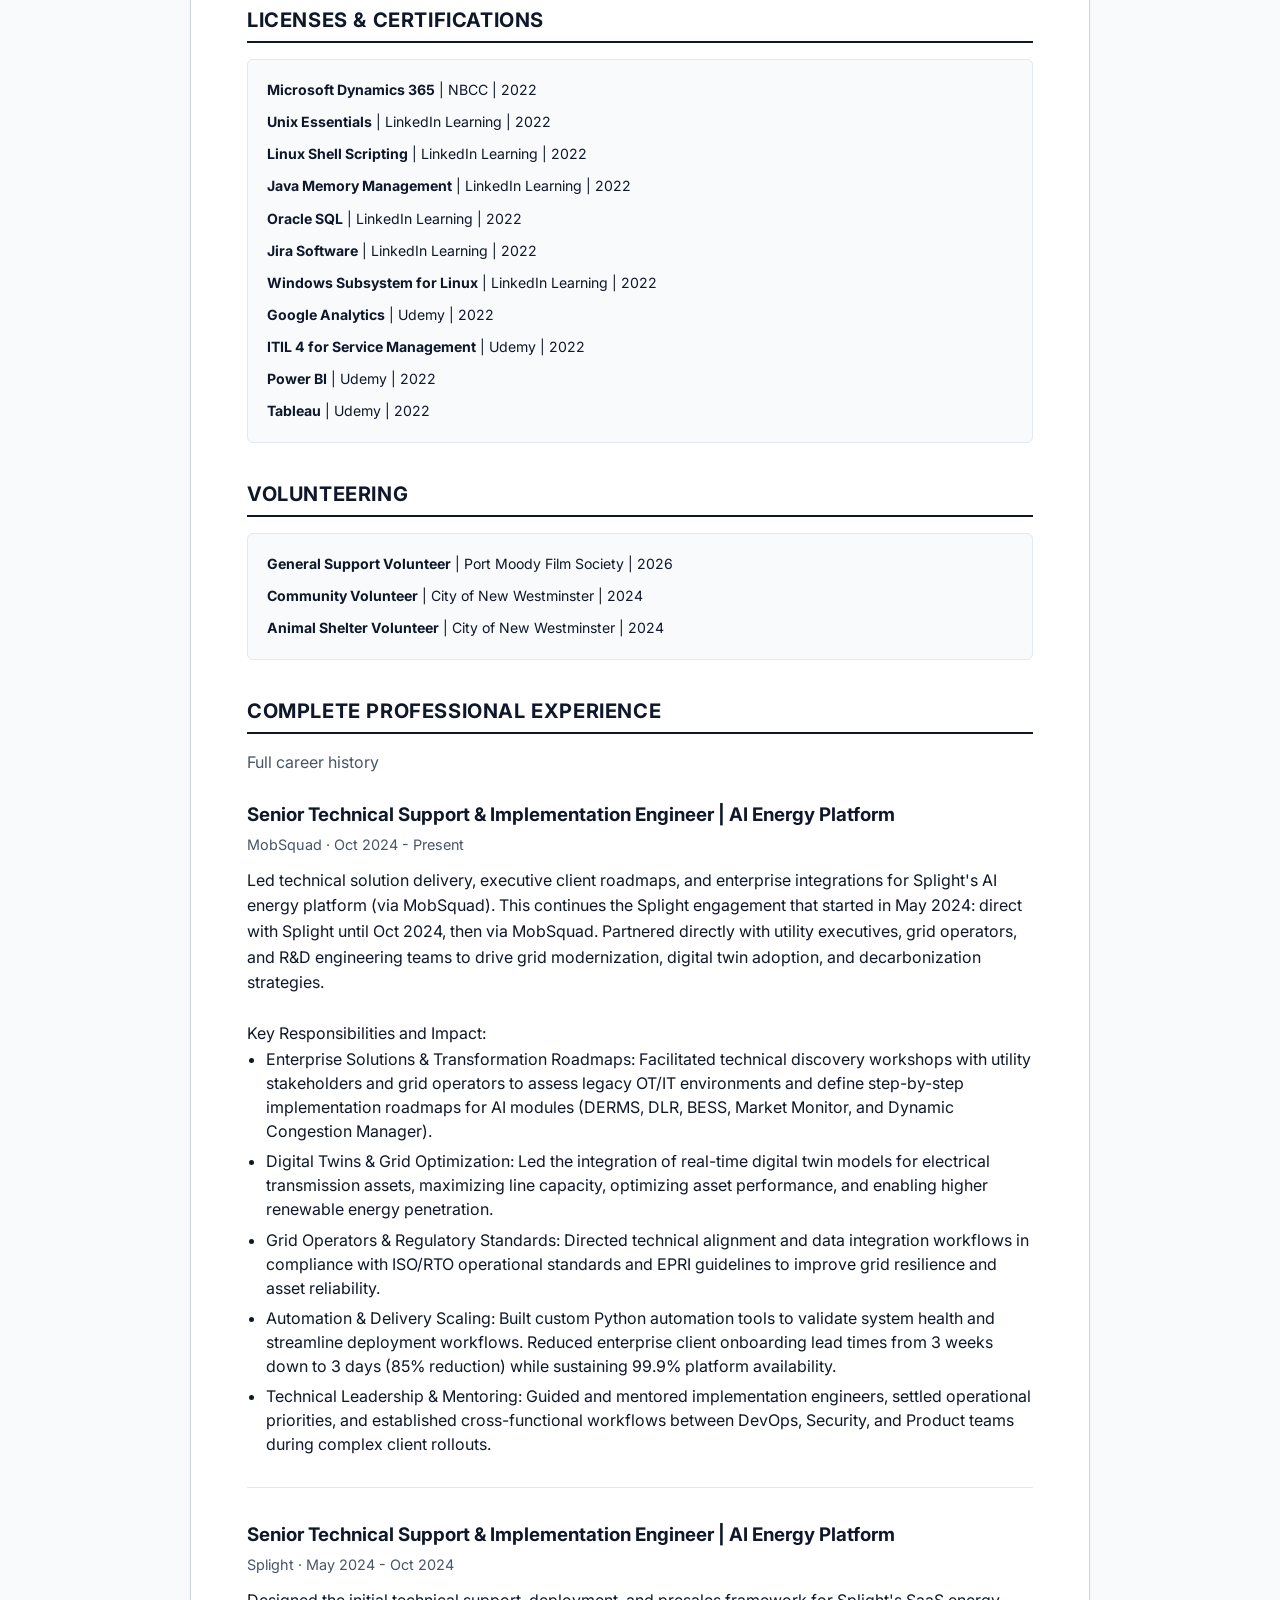
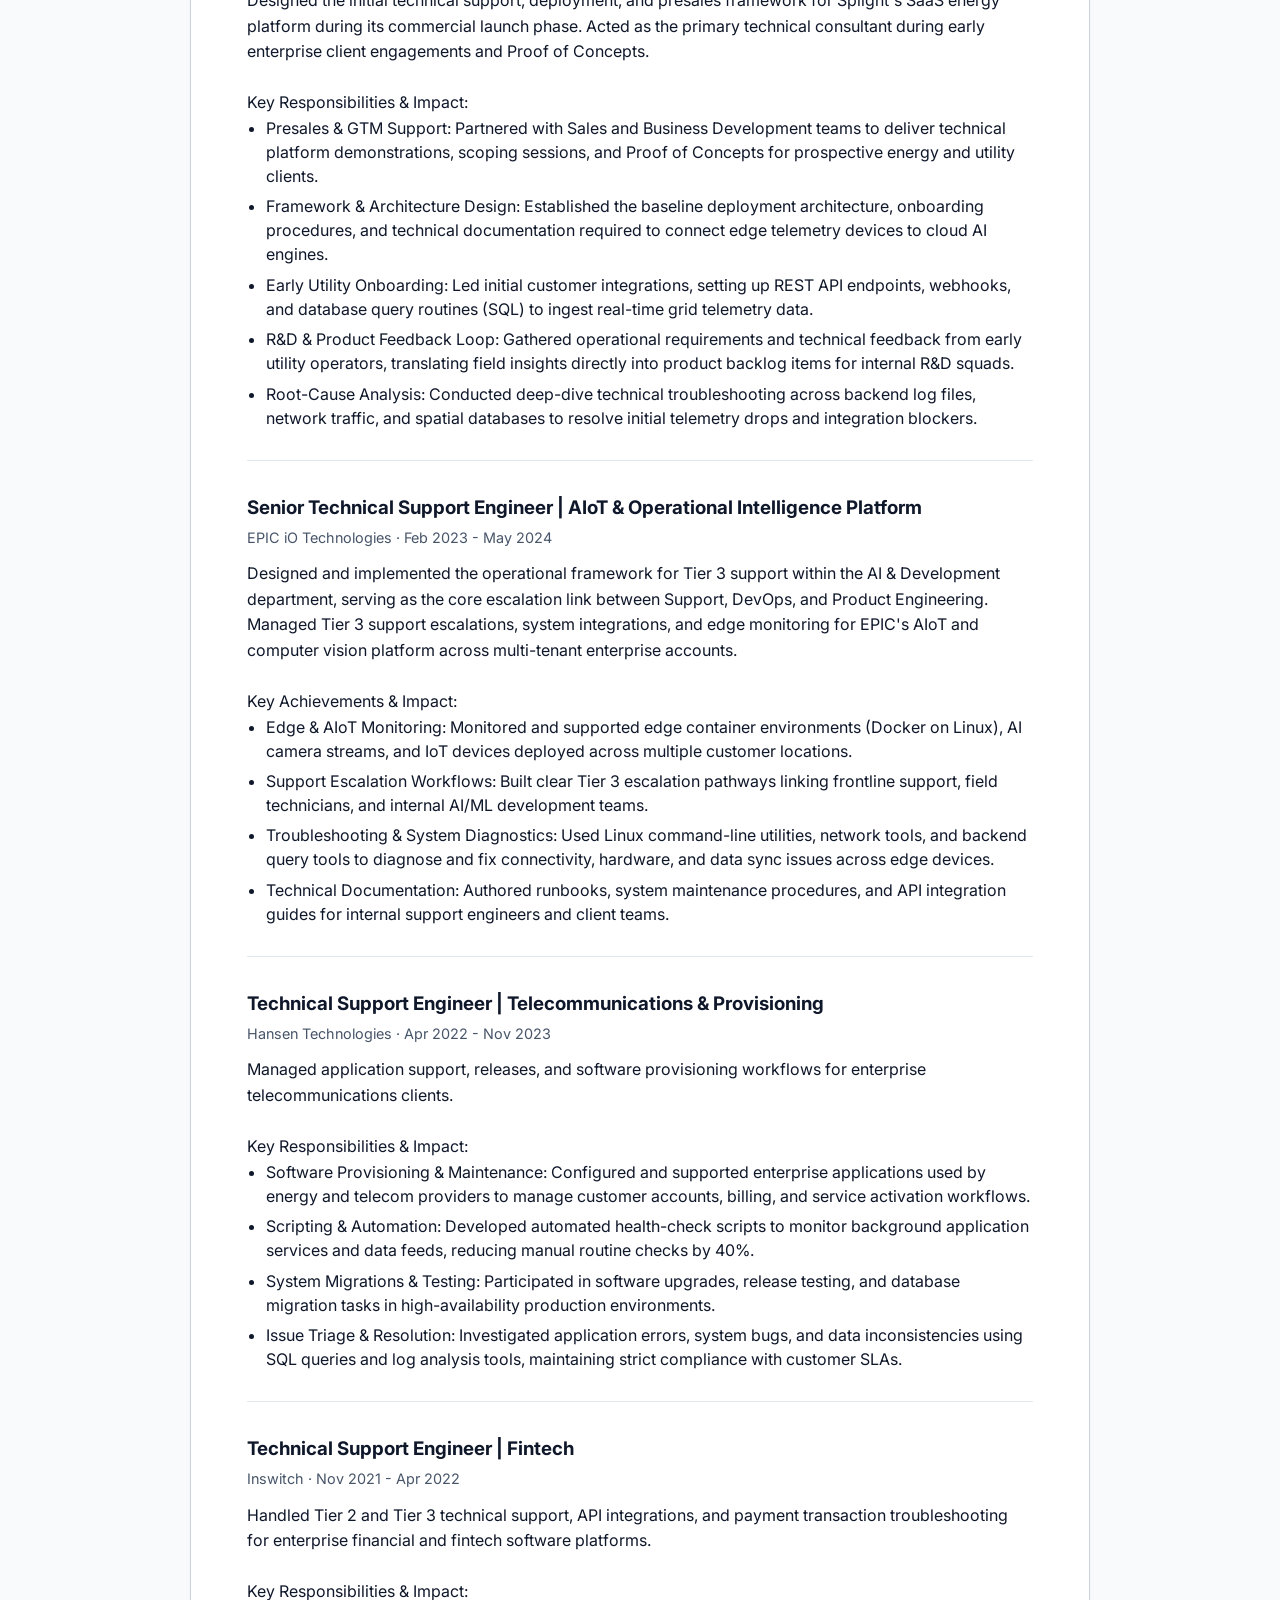
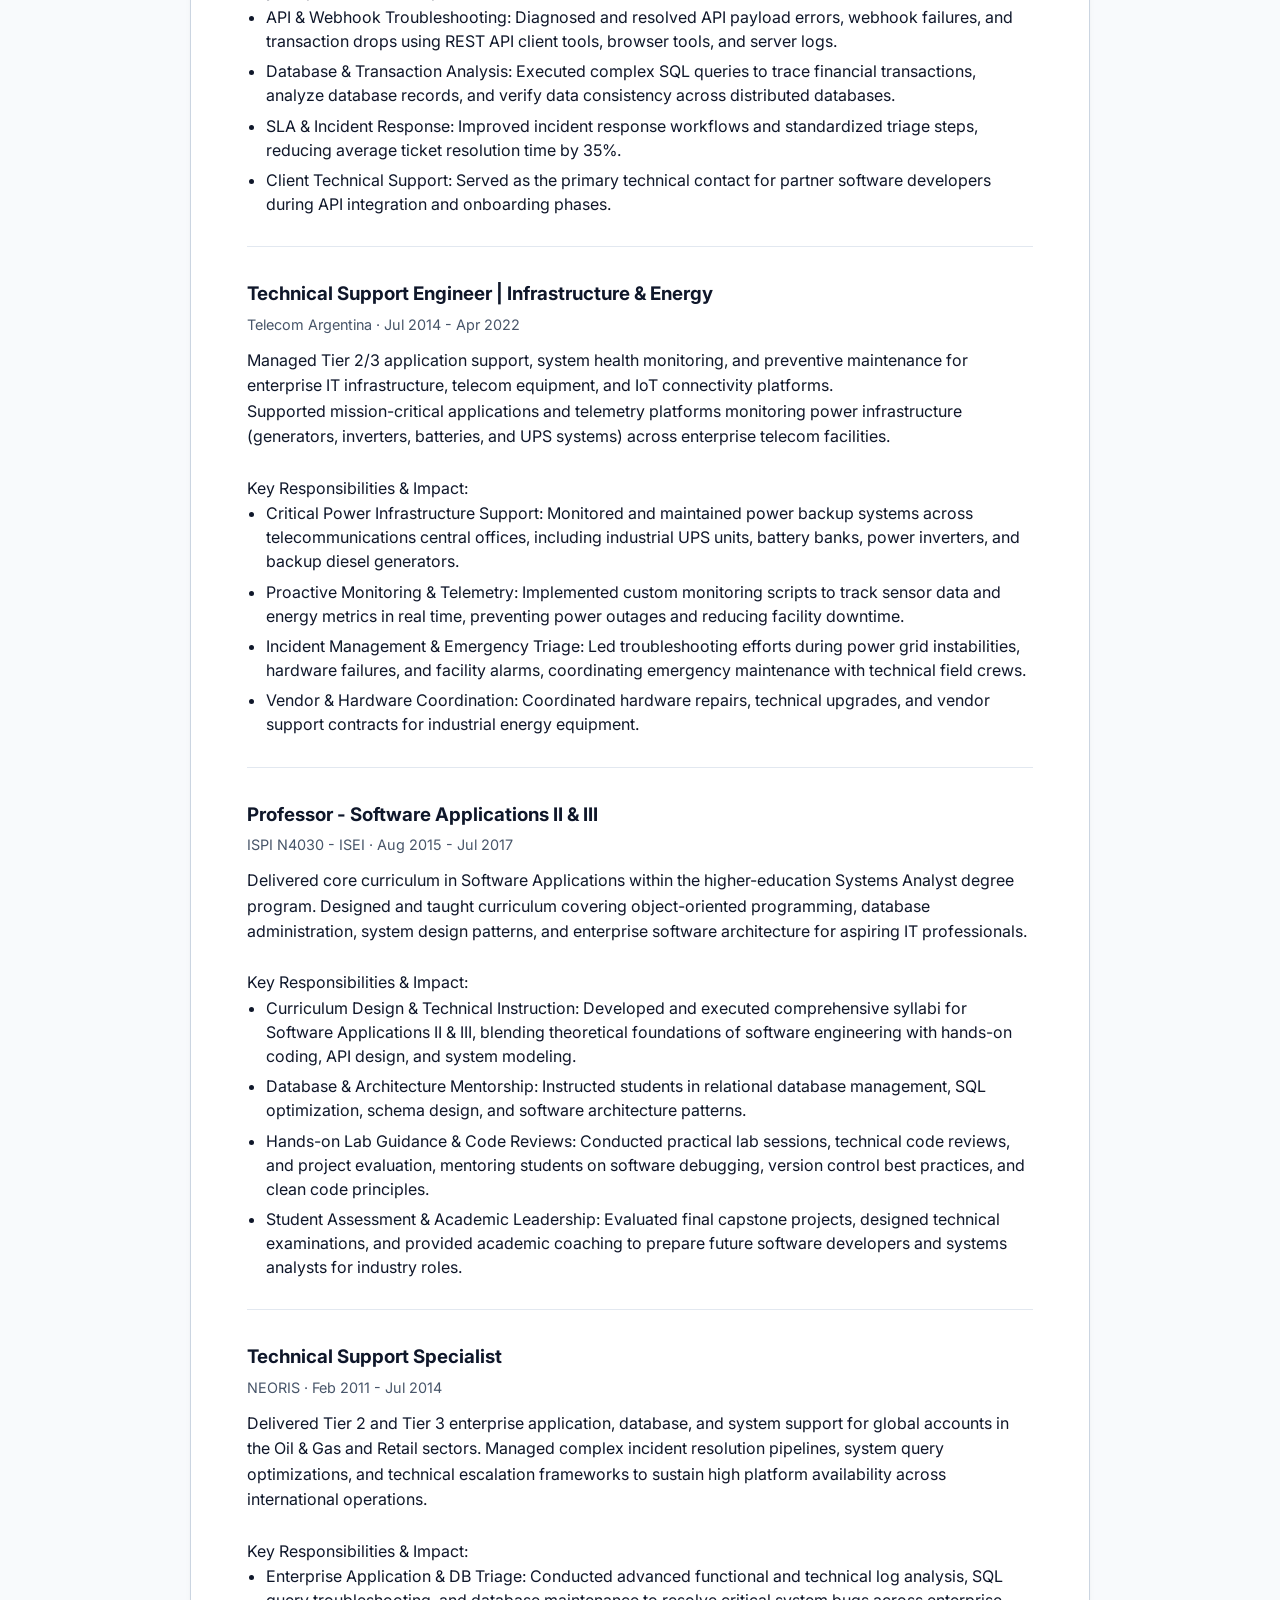
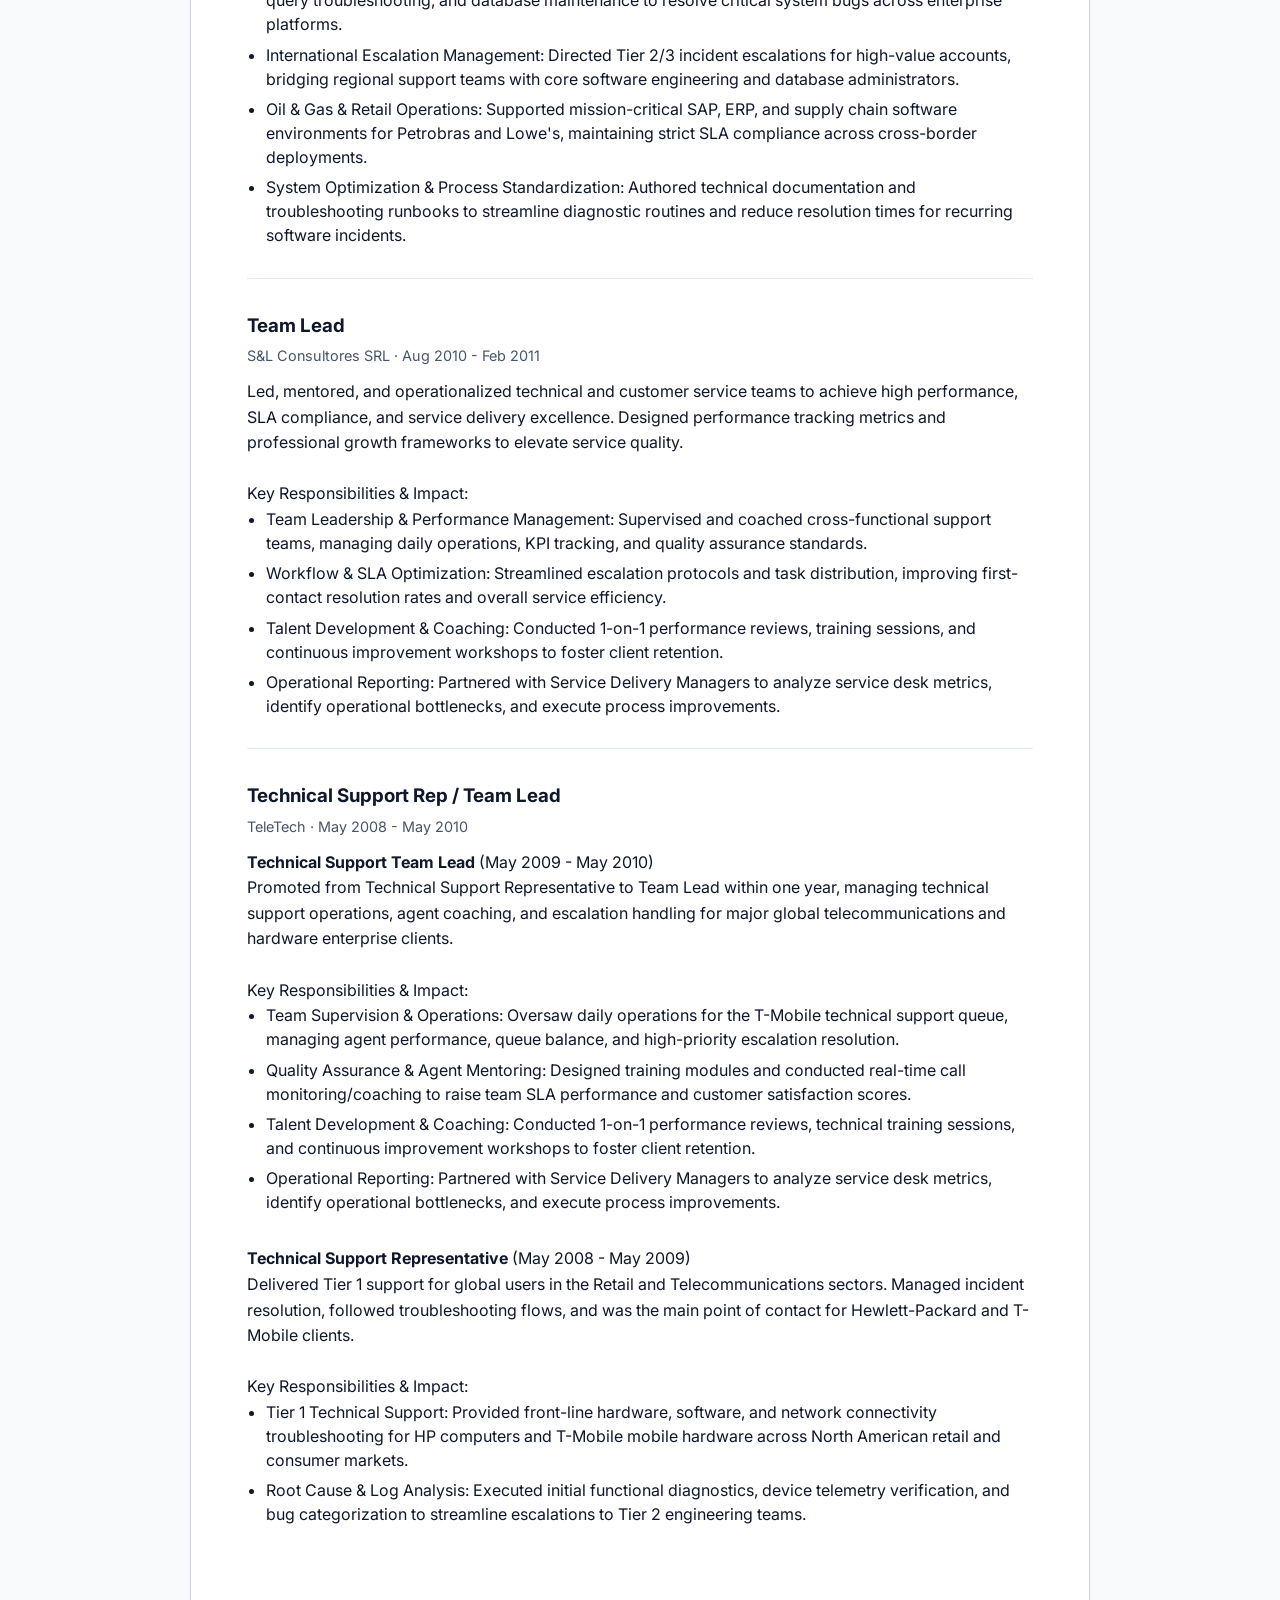
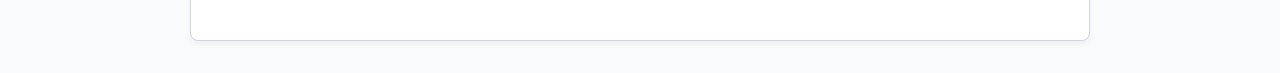
==== commit 0da4f54c: "Update for End of October" ====
--- a/extended-cv.html
+++ b/extended-cv.html
@@ -42,7 +42,7 @@
             <h2>Personal Summary</h2>
             <div class="summary-box">
                 <p>
-                    <strong>Senior Technical Support & Implementation Engineer</strong> with over 12 years of experience handling escalations, enterprise SaaS deployments, and AI platform support across high-growth startups and global corporations. Proven track record of bridging the gap between client operations, engineering teams, and sales divisions to slash deployment lead times by 85% while maintaining 99.9% availability across mission-critical infrastructures.
+                    <strong>Senior Technical Support & Implementation Engineer</strong> with over 18 years of experience handling escalations, enterprise SaaS deployments, and AI platform support across high-growth startups and global corporations. Proven track record of bridging the gap between client operations, engineering teams, and sales divisions to slash deployment lead times by 85% while maintaining 99.9% availability across mission-critical infrastructures.
                 </p>
                 <p>
                     Expert in managing complex edge and cloud telemetry, structuring SLA frameworks, and automating technical onboarding workflows for high-value enterprise accounts. Known for combining rapid problem-solving agility from fast-paced startups with the operational rigor, compliance discipline, and structured troubleshooting required by global enterprise clients.
@@ -182,7 +182,7 @@
                     <article class="company-card">
                         <div class="card-header">
                             <h3>Neoris <a href="https://www.neoris.com" target="_blank" rel="noopener noreferrer" class="company-link"><svg width="12" height="12" viewBox="0 0 24 24" fill="none" stroke="#64748b" stroke-width="2.5"><path d="M18 13v6a2 2 0 0 1-2 2H5a2 2 0 0 1-2-2V8a2 2 0 0 1 2-2h6"/><polyline points="15 3 21 3 21 9"/><line x1="10" y1="14" x2="21" y2="3"/></svg></a></h3>                                                      
-                            <span class="role">Systems Support Consultant</span>
+                            <span class="role">Technical Support Specialist</span>
                             <span class="date">Feb 2011 - Jul 2014</span>
                         </div>
                         <p class="company-desc">Global Enterprise Consulting</p>
@@ -195,6 +195,80 @@
                                 <li>Executed server upgrades, database maintenance, and system configurations following ITIL frameworks.</li>
                                 <li>Provided dedicated support during enterprise software rollouts and client system migrations for Warehouse Management Systems and Oil & Gas platforms.</li>
                                 <li>Conducted functional/technical log analysis, query troubleshooting, and escalation management.</li>
+                            </ul>
+                        </details>
+                    </article>
+
+                </div>
+            </div>
+
+            <!-- Leadership -->
+            <div class="outer-group-box">
+                <h3 class="group-title">Leadership</h3>
+                <div class="cards-grid">
+
+                    <!-- Splight - Leadership -->
+                    <article class="company-card">
+                        <div class="card-header">
+                            <h3>Splight <a href="https://www.splight-ai.com" target="_blank" rel="noopener noreferrer" class="company-link"><svg width="12" height="12" viewBox="0 0 24 24" fill="none" stroke="#64748b" stroke-width="2.5"><path d="M18 13v6a2 2 0 0 1-2 2H5a2 2 0 0 1-2-2V8a2 2 0 0 1 2-2h6"/><polyline points="15 3 21 3 21 9"/><line x1="10" y1="14" x2="21" y2="3"/></svg></a></h3>
+                            <span class="role">Head of Support & Implementation</span>
+                            <span class="date">May 2024 - May 2026</span>
+                        </div>
+                        <p class="company-desc">AI-powered Energy Management Platform</p>
+                        <p class="summary-text">
+                            Officially titled Sr Technical Support & Implementation Engineer, I designed Splight's initial support, deployment, and presales frameworks.
+                        </p>
+                        <details class="accordion">
+                            <summary class="btn-toggle">Read More ▾</summary>
+                            <ul class="achievement-list">
+                                <li>Built the support and implementation function from scratch.</li>
+                                <li>Led enterprise go-lives and trained client teams for 15+ high-value accounts, cutting deployment lead time from 3 weeks to 3 days.</li>
+                                <li>Led the team sustaining 99.9% availability, on complex edge-to-cloud telemetry issues.</li>
+                                <li>Acted as the leadership bridge between Power Systems engineers, R&D, and Sales, aligning client requirements with product capabilities.</li>
+                            </ul>
+                        </details>
+                    </article>
+
+                    <!-- Teletech -->
+                    <article class="company-card">
+                        <div class="card-header">
+                            <h3>Teletech <a href="https://www.ttec.com/" target="_blank" rel="noopener noreferrer" class="company-link"><svg width="12" height="12" viewBox="0 0 24 24" fill="none" stroke="#64748b" stroke-width="2.5"><path d="M18 13v6a2 2 0 0 1-2 2H5a2 2 0 0 1-2-2V8a2 2 0 0 1 2-2h6"/><polyline points="15 3 21 3 21 9"/><line x1="10" y1="14" x2="21" y2="3"/></svg></a></h3>
+                            <span class="role">Technical Support Team Lead</span>
+                            <span class="date">May 2009 - May 2010</span>
+                        </div>
+                        <p class="company-desc">Telecommunications & Hardware Support</p>
+                        <p class="summary-text">
+                            Managed support operations, agent coaching, and escalations for global telecom and hardware enterprise clients.
+                        </p>
+                        <details class="accordion">
+                            <summary class="btn-toggle">Read More ▾</summary>
+                            <ul class="achievement-list">
+                                <li>Oversaw daily operations for the T-Mobile support queue, managing agent performance and high-priority escalations.</li>
+                                <li>Designed training modules and real-time call monitoring/coaching to raise SLA performance and customer satisfaction.</li>
+                                <li>Conducted 1-on-1 reviews, technical training, and improvement workshops to foster client retention.</li>
+                                <li>Partnered with Service Delivery Managers to analyze service desk metrics and execute process improvements.</li>
+                            </ul>
+                        </details>
+                    </article>
+
+                    <!-- ISPI N4030 - ISEI -->
+                    <article class="company-card">
+                        <div class="card-header">
+                            <h3>ISPI N4030 - ISEI <a href="https://www.iseimas.com.ar/" target="_blank" rel="noopener noreferrer" class="company-link"><svg width="12" height="12" viewBox="0 0 24 24" fill="none" stroke="#64748b" stroke-width="2.5"><path d="M18 13v6a2 2 0 0 1-2 2H5a2 2 0 0 1-2-2V8a2 2 0 0 1 2-2h6"/><polyline points="15 3 21 3 21 9"/><line x1="10" y1="14" x2="21" y2="3"/></svg></a></h3>
+                            <span class="role">Professor - Software Applications II & III</span>
+                            <span class="date">Aug 2015 - Jul 2017</span>
+                        </div>
+                        <p class="company-desc">Higher Education</p>
+                        <p class="summary-text">
+                            Delivered Software Applications II & III within the Systems Analyst degree program.
+                        </p>
+                        <details class="accordion">
+                            <summary class="btn-toggle">Read More ▾</summary>
+                            <ul class="achievement-list">
+                                <li>Developed syllabi for Software Applications, blending theory with hands-on coding and modeling.</li>
+                                <li>Instructed students in relational database management, optimization, design, and architecture patterns.</li>
+                                <li>Ran practical labs and code reviews, mentoring students on debugging, version control, and clean code.</li>
+                                <li>Evaluated projects, designed technical exams, and coached students for industry roles.</li>
                             </ul>
                         </details>
                     </article>
@@ -441,6 +515,166 @@
             </div>
         </section>
 
+        <!-- Complete Professional Experience -->
+        <section class="cv-section detailed-experience">
+            <h2>Complete Professional Experience</h2>
+            <p class="detail-intro">Full career history</p>
+
+            <article class="detail-entry">
+                <h3>Senior Technical Support & Implementation Engineer | AI Energy Platform</h3>
+                <p class="detail-meta">MobSquad · Oct 2024 - Present</p>
+                <p>Led technical solution delivery, executive client roadmaps, and enterprise integrations for Splight's AI energy platform (via MobSquad). This continues the Splight engagement that started in May 2024: direct with Splight until Oct 2024, then via MobSquad. Partnered directly with utility executives, grid operators, and R&amp;D engineering teams to drive grid modernization, digital twin adoption, and decarbonization strategies.</p>
+                <br>
+                <p>Key Responsibilities and Impact:</p>
+                <ul>
+                    <li>Enterprise Solutions & Transformation Roadmaps: Facilitated technical discovery workshops with utility stakeholders and grid operators to assess legacy OT/IT environments and define step-by-step implementation roadmaps for AI modules (DERMS, DLR, BESS, Market Monitor, and Dynamic Congestion Manager).</li>
+                    <li>Digital Twins & Grid Optimization: Led the integration of real-time digital twin models for electrical transmission assets, maximizing line capacity, optimizing asset performance, and enabling higher renewable energy penetration.</li>
+                    <li>Grid Operators & Regulatory Standards: Directed technical alignment and data integration workflows in compliance with ISO/RTO operational standards and EPRI guidelines to improve grid resilience and asset reliability.</li>
+                    <li>Automation & Delivery Scaling: Built custom Python automation tools to validate system health and streamline deployment workflows. Reduced enterprise client onboarding lead times from 3 weeks down to 3 days (85% reduction) while sustaining 99.9% platform availability.</li>
+                    <li>Technical Leadership & Mentoring: Guided and mentored implementation engineers, settled operational priorities, and established cross-functional workflows between DevOps, Security, and Product teams during complex client rollouts.</li>
+                </ul>
+            </article>
+
+            <article class="detail-entry">
+                <h3>Senior Technical Support & Implementation Engineer | AI Energy Platform</h3>
+                <p class="detail-meta">Splight · May 2024 - Oct 2024</p>
+                <p>Designed the initial technical support, deployment, and presales framework for Splight's SaaS energy platform during its commercial launch phase. Acted as the primary technical consultant during early enterprise client engagements and Proof of Concepts.</p>
+                <br>
+                <p>Key Responsibilities & Impact:</p>
+                <ul>
+                    <li>Presales & GTM Support: Partnered with Sales and Business Development teams to deliver technical platform demonstrations, scoping sessions, and Proof of Concepts for prospective energy and utility clients.</li>
+                    <li>Framework & Architecture Design: Established the baseline deployment architecture, onboarding procedures, and technical documentation required to connect edge telemetry devices to cloud AI engines.</li>
+                    <li>Early Utility Onboarding: Led initial customer integrations, setting up REST API endpoints, webhooks, and database query routines (SQL) to ingest real-time grid telemetry data.</li>
+                    <li>R&D & Product Feedback Loop: Gathered operational requirements and technical feedback from early utility operators, translating field insights directly into product backlog items for internal R&D squads.</li>
+                    <li>Root-Cause Analysis: Conducted deep-dive technical troubleshooting across backend log files, network traffic, and spatial databases to resolve initial telemetry drops and integration blockers.</li>
+                </ul>
+            </article>
+
+            <article class="detail-entry">
+                <h3>Senior Technical Support Engineer | AIoT & Operational Intelligence Platform</h3>
+                <p class="detail-meta">EPIC iO Technologies · Feb 2023 - May 2024</p>
+                <p>Designed and implemented the operational framework for Tier 3 support within the AI & Development department, serving as the core escalation link between Support, DevOps, and Product Engineering.</p>
+                <p>Managed Tier 3 support escalations, system integrations, and edge monitoring for EPIC's AIoT and computer vision platform across multi-tenant enterprise accounts.</p>
+                <br>
+                <p>Key Achievements & Impact:</p>
+                <ul>
+                    <li>Edge & AIoT Monitoring: Monitored and supported edge container environments (Docker on Linux), AI camera streams, and IoT devices deployed across multiple customer locations.</li>
+                    <li>Support Escalation Workflows: Built clear Tier 3 escalation pathways linking frontline support, field technicians, and internal AI/ML development teams.</li>
+                    <li>Troubleshooting & System Diagnostics: Used Linux command-line utilities, network tools, and backend query tools to diagnose and fix connectivity, hardware, and data sync issues across edge devices.</li>
+                    <li>Technical Documentation: Authored runbooks, system maintenance procedures, and API integration guides for internal support engineers and client teams.</li>
+                </ul>
+            </article>
+
+            <article class="detail-entry">
+                <h3>Technical Support Engineer | Telecommunications & Provisioning</h3>
+                <p class="detail-meta">Hansen Technologies · Apr 2022 - Nov 2023</p>
+                <p>Managed application support, releases, and software provisioning workflows for enterprise telecommunications clients.</p>
+                <br>
+                <p>Key Responsibilities & Impact:</p>
+                <ul>
+                    <li>Software Provisioning & Maintenance: Configured and supported enterprise applications used by energy and telecom providers to manage customer accounts, billing, and service activation workflows.</li>
+                    <li>Scripting & Automation: Developed automated health-check scripts to monitor background application services and data feeds, reducing manual routine checks by 40%.</li>
+                    <li>System Migrations & Testing: Participated in software upgrades, release testing, and database migration tasks in high-availability production environments.</li>
+                    <li>Issue Triage & Resolution: Investigated application errors, system bugs, and data inconsistencies using SQL queries and log analysis tools, maintaining strict compliance with customer SLAs.</li>
+                </ul>
+            </article>
+
+            <article class="detail-entry">
+                <h3>Technical Support Engineer | Fintech</h3>
+                <p class="detail-meta">Inswitch · Nov 2021 - Apr 2022</p>
+                <p>Handled Tier 2 and Tier 3 technical support, API integrations, and payment transaction troubleshooting for enterprise financial and fintech software platforms.</p>
+                <br>
+                <p>Key Responsibilities & Impact:</p>
+                <ul>
+                    <li>API & Webhook Troubleshooting: Diagnosed and resolved API payload errors, webhook failures, and transaction drops using REST API client tools, browser tools, and server logs.</li>
+                    <li>Database & Transaction Analysis: Executed complex SQL queries to trace financial transactions, analyze database records, and verify data consistency across distributed databases.</li>
+                    <li>SLA & Incident Response: Improved incident response workflows and standardized triage steps, reducing average ticket resolution time by 35%.</li>
+                    <li>Client Technical Support: Served as the primary technical contact for partner software developers during API integration and onboarding phases.</li>
+                </ul>
+            </article>
+
+            <article class="detail-entry">
+                <h3>Technical Support Engineer | Infrastructure & Energy</h3>
+                <p class="detail-meta">Telecom Argentina · Jul 2014 - Apr 2022</p>
+                <p>Managed Tier 2/3 application support, system health monitoring, and preventive maintenance for enterprise IT infrastructure, telecom equipment, and IoT connectivity platforms.</p>
+                <p>Supported mission-critical applications and telemetry platforms monitoring power infrastructure (generators, inverters, batteries, and UPS systems) across enterprise telecom facilities.</p>
+                <br>
+                <p>Key Responsibilities & Impact:</p>
+                <ul>
+                    <li>Critical Power Infrastructure Support: Monitored and maintained power backup systems across telecommunications central offices, including industrial UPS units, battery banks, power inverters, and backup diesel generators.</li>
+                    <li>Proactive Monitoring & Telemetry: Implemented custom monitoring scripts to track sensor data and energy metrics in real time, preventing power outages and reducing facility downtime.</li>
+                    <li>Incident Management & Emergency Triage: Led troubleshooting efforts during power grid instabilities, hardware failures, and facility alarms, coordinating emergency maintenance with technical field crews.</li>
+                    <li>Vendor & Hardware Coordination: Coordinated hardware repairs, technical upgrades, and vendor support contracts for industrial energy equipment.</li>
+                </ul>
+            </article>
+
+            <article class="detail-entry">
+                <h3>Professor - Software Applications II & III</h3>
+                <p class="detail-meta">ISPI N4030 - ISEI · Aug 2015 - Jul 2017</p>
+                <p>Delivered core curriculum in Software Applications within the higher-education Systems Analyst degree program. Designed and taught curriculum covering object-oriented programming, database administration, system design patterns, and enterprise software architecture for aspiring IT professionals.</p>
+                <br>
+                <p>Key Responsibilities & Impact:</p>
+                <ul>
+                    <li>Curriculum Design & Technical Instruction: Developed and executed comprehensive syllabi for Software Applications II & III, blending theoretical foundations of software engineering with hands-on coding, API design, and system modeling.</li>
+                    <li>Database & Architecture Mentorship: Instructed students in relational database management, SQL optimization, schema design, and software architecture patterns.</li>
+                    <li>Hands-on Lab Guidance & Code Reviews: Conducted practical lab sessions, technical code reviews, and project evaluation, mentoring students on software debugging, version control best practices, and clean code principles.</li>
+                    <li>Student Assessment & Academic Leadership: Evaluated final capstone projects, designed technical examinations, and provided academic coaching to prepare future software developers and systems analysts for industry roles.</li>
+                </ul>
+            </article>
+
+            <article class="detail-entry">
+                <h3>Technical Support Specialist</h3>
+                <p class="detail-meta">NEORIS · Feb 2011 - Jul 2014</p>
+                <p>Delivered Tier 2 and Tier 3 enterprise application, database, and system support for global accounts in the Oil &amp; Gas and Retail sectors. Managed complex incident resolution pipelines, system query optimizations, and technical escalation frameworks to sustain high platform availability across international operations.</p>
+                <br>
+                <p>Key Responsibilities & Impact:</p>
+                <ul>
+                    <li>Enterprise Application & DB Triage: Conducted advanced functional and technical log analysis, SQL query troubleshooting, and database maintenance to resolve critical system bugs across enterprise platforms.</li>
+                    <li>International Escalation Management: Directed Tier 2/3 incident escalations for high-value accounts, bridging regional support teams with core software engineering and database administrators.</li>
+                    <li>Oil & Gas & Retail Operations: Supported mission-critical SAP, ERP, and supply chain software environments for Petrobras and Lowe's, maintaining strict SLA compliance across cross-border deployments.</li>
+                    <li>System Optimization & Process Standardization: Authored technical documentation and troubleshooting runbooks to streamline diagnostic routines and reduce resolution times for recurring software incidents.</li>
+                </ul>
+            </article>
+
+            <article class="detail-entry">
+                <h3>Team Lead</h3>
+                <p class="detail-meta">S&L Consultores SRL · Aug 2010 - Feb 2011</p>
+                <p>Led, mentored, and operationalized technical and customer service teams to achieve high performance, SLA compliance, and service delivery excellence. Designed performance tracking metrics and professional growth frameworks to elevate service quality.</p>
+                <br>
+                <p>Key Responsibilities & Impact:</p>
+                <ul>
+                    <li>Team Leadership & Performance Management: Supervised and coached cross-functional support teams, managing daily operations, KPI tracking, and quality assurance standards.</li>
+                    <li>Workflow & SLA Optimization: Streamlined escalation protocols and task distribution, improving first-contact resolution rates and overall service efficiency.</li>
+                    <li>Talent Development & Coaching: Conducted 1-on-1 performance reviews, training sessions, and continuous improvement workshops to foster client retention.</li>
+                    <li>Operational Reporting: Partnered with Service Delivery Managers to analyze service desk metrics, identify operational bottlenecks, and execute process improvements.</li>
+                </ul>
+            </article>
+
+            <article class="detail-entry">
+                <h3>Technical Support Rep / Team Lead</h3>
+                <p class="detail-meta">TeleTech · May 2008 - May 2010</p>
+                <p><strong>Technical Support Team Lead</strong> (May 2009 - May 2010)</p>
+                <p>Promoted from Technical Support Representative to Team Lead within one year, managing technical support operations, agent coaching, and escalation handling for major global telecommunications and hardware enterprise clients.</p>
+                <br>
+                <p>Key Responsibilities & Impact:</p>
+                <ul>
+                    <li>Team Supervision & Operations: Oversaw daily operations for the T-Mobile technical support queue, managing agent performance, queue balance, and high-priority escalation resolution.</li>
+                    <li>Quality Assurance & Agent Mentoring: Designed training modules and conducted real-time call monitoring/coaching to raise team SLA performance and customer satisfaction scores.</li>
+                    <li>Talent Development & Coaching: Conducted 1-on-1 performance reviews, technical training sessions, and continuous improvement workshops to foster client retention.</li>
+                    <li>Operational Reporting: Partnered with Service Delivery Managers to analyze service desk metrics, identify operational bottlenecks, and execute process improvements.</li>
+                </ul>
+               <br> 
+                <p><strong>Technical Support Representative</strong> (May 2008 - May 2009)</p>
+                <p>Delivered Tier 1 support for global users in the Retail and Telecommunications sectors. Managed incident resolution, followed troubleshooting flows, and was the main point of contact for Hewlett-Packard and T-Mobile clients.</p>
+               <br>
+                <p>Key Responsibilities & Impact:</p>
+                <ul>
+                    <li>Tier 1 Technical Support: Provided front-line hardware, software, and network connectivity troubleshooting for HP computers and T-Mobile mobile hardware across North American retail and consumer markets.</li>
+                    <li>Root Cause & Log Analysis: Executed initial functional diagnostics, device telemetry verification, and bug categorization to streamline escalations to Tier 2 engineering teams.</li>
+                </ul>
+            </article>
+        </section>
+
     </main>
 
 </body>
--- a/extended-cv.css
+++ b/extended-cv.css
@@ -655,4 +655,36 @@
     .skills-container {
         grid-template-columns: 1fr;
     }
-}+}
+/* Complete Professional Experience - plain text, no cards */
+.detailed-experience .detail-intro {
+    color: var(--text-secondary, #475569);
+    margin-bottom: 1.5rem;
+}
+.detailed-experience .detail-entry {
+    margin-bottom: 2rem;
+    padding-bottom: 1.5rem;
+    border-bottom: 1px solid #e2e8f0;
+}
+.detailed-experience .detail-entry:last-child {
+    border-bottom: none;
+}
+.detailed-experience .detail-entry h3 {
+    margin-bottom: 0.2rem;
+}
+.detailed-experience .detail-entry h4 {
+    margin-top: 1.25rem;
+    margin-bottom: 0.4rem;
+}
+.detailed-experience .detail-meta {
+    color: var(--text-secondary, #475569);
+    font-size: 0.9rem;
+    margin-bottom: 0.75rem;
+}
+.detailed-experience .detail-entry ul {
+    padding-left: 1.2rem;
+    line-height: 1.5;
+}
+.detailed-experience .detail-entry li {
+    margin-bottom: 0.4rem;
+}
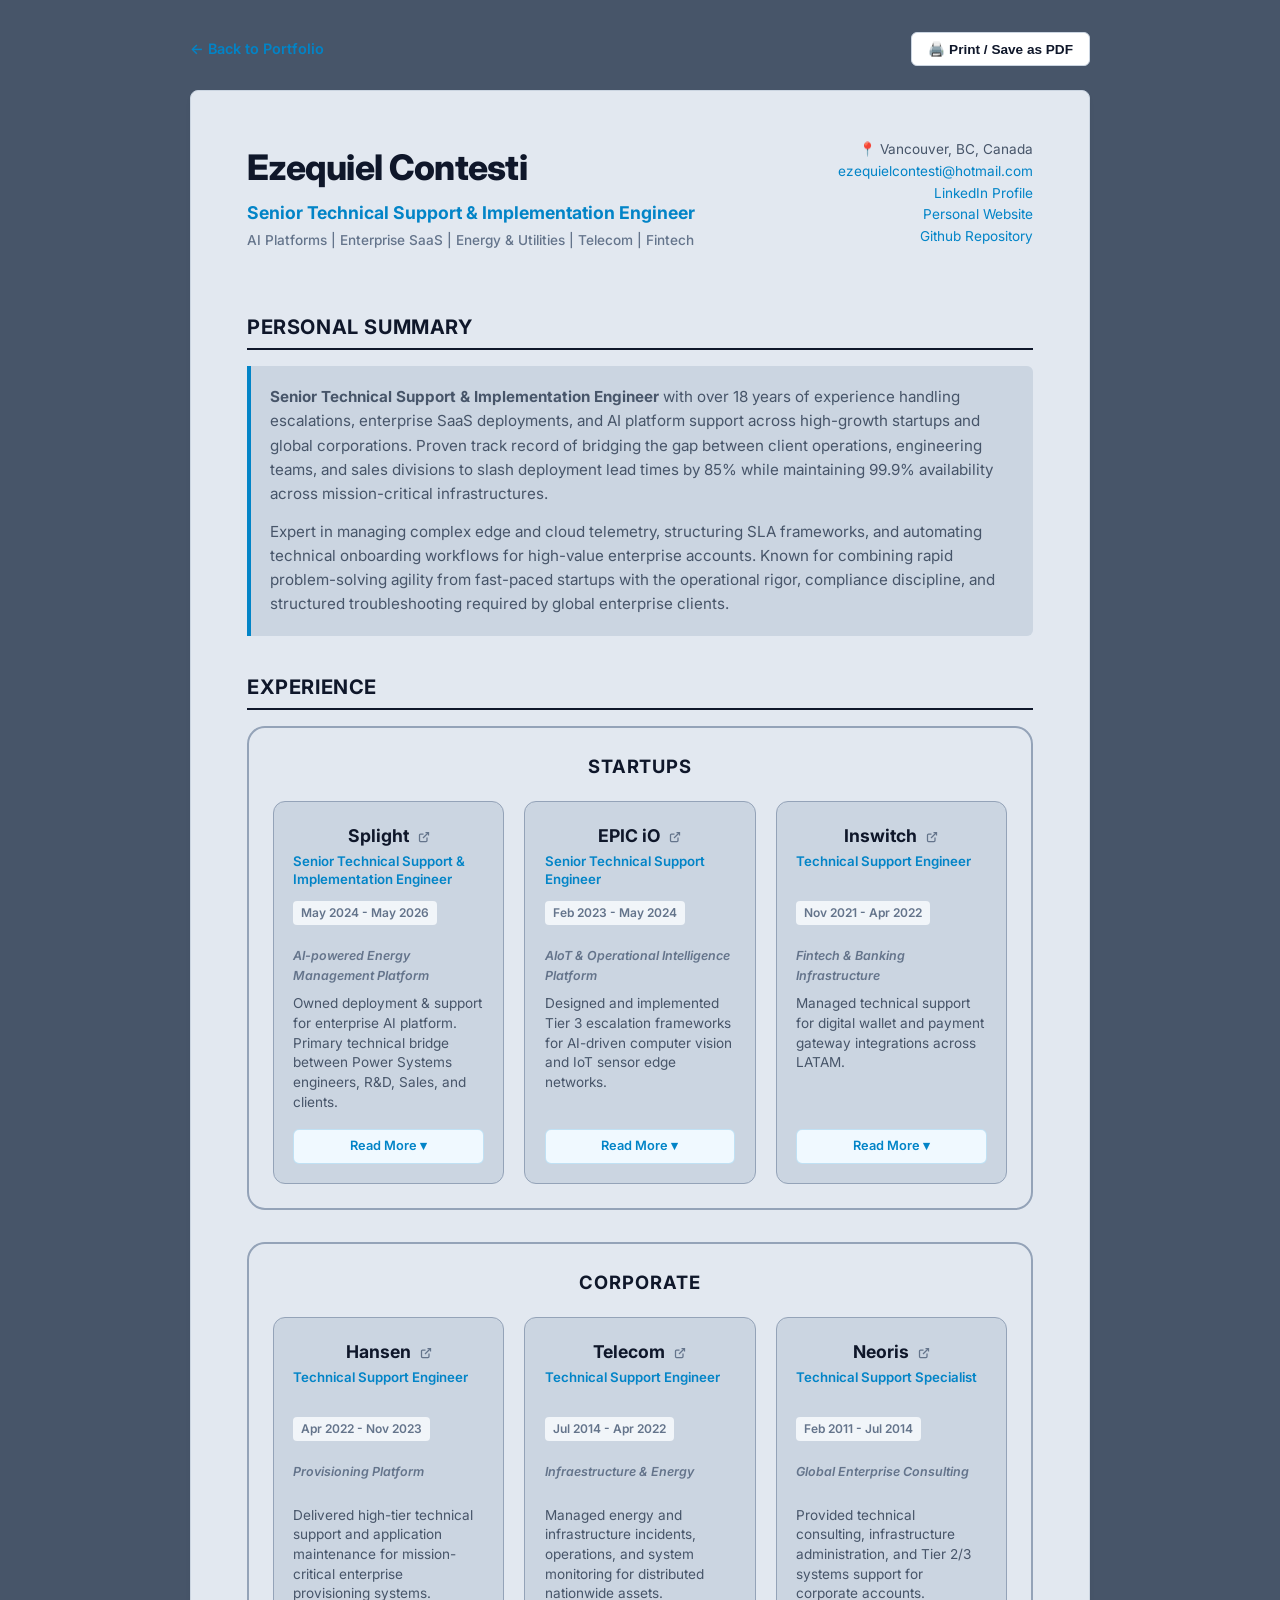
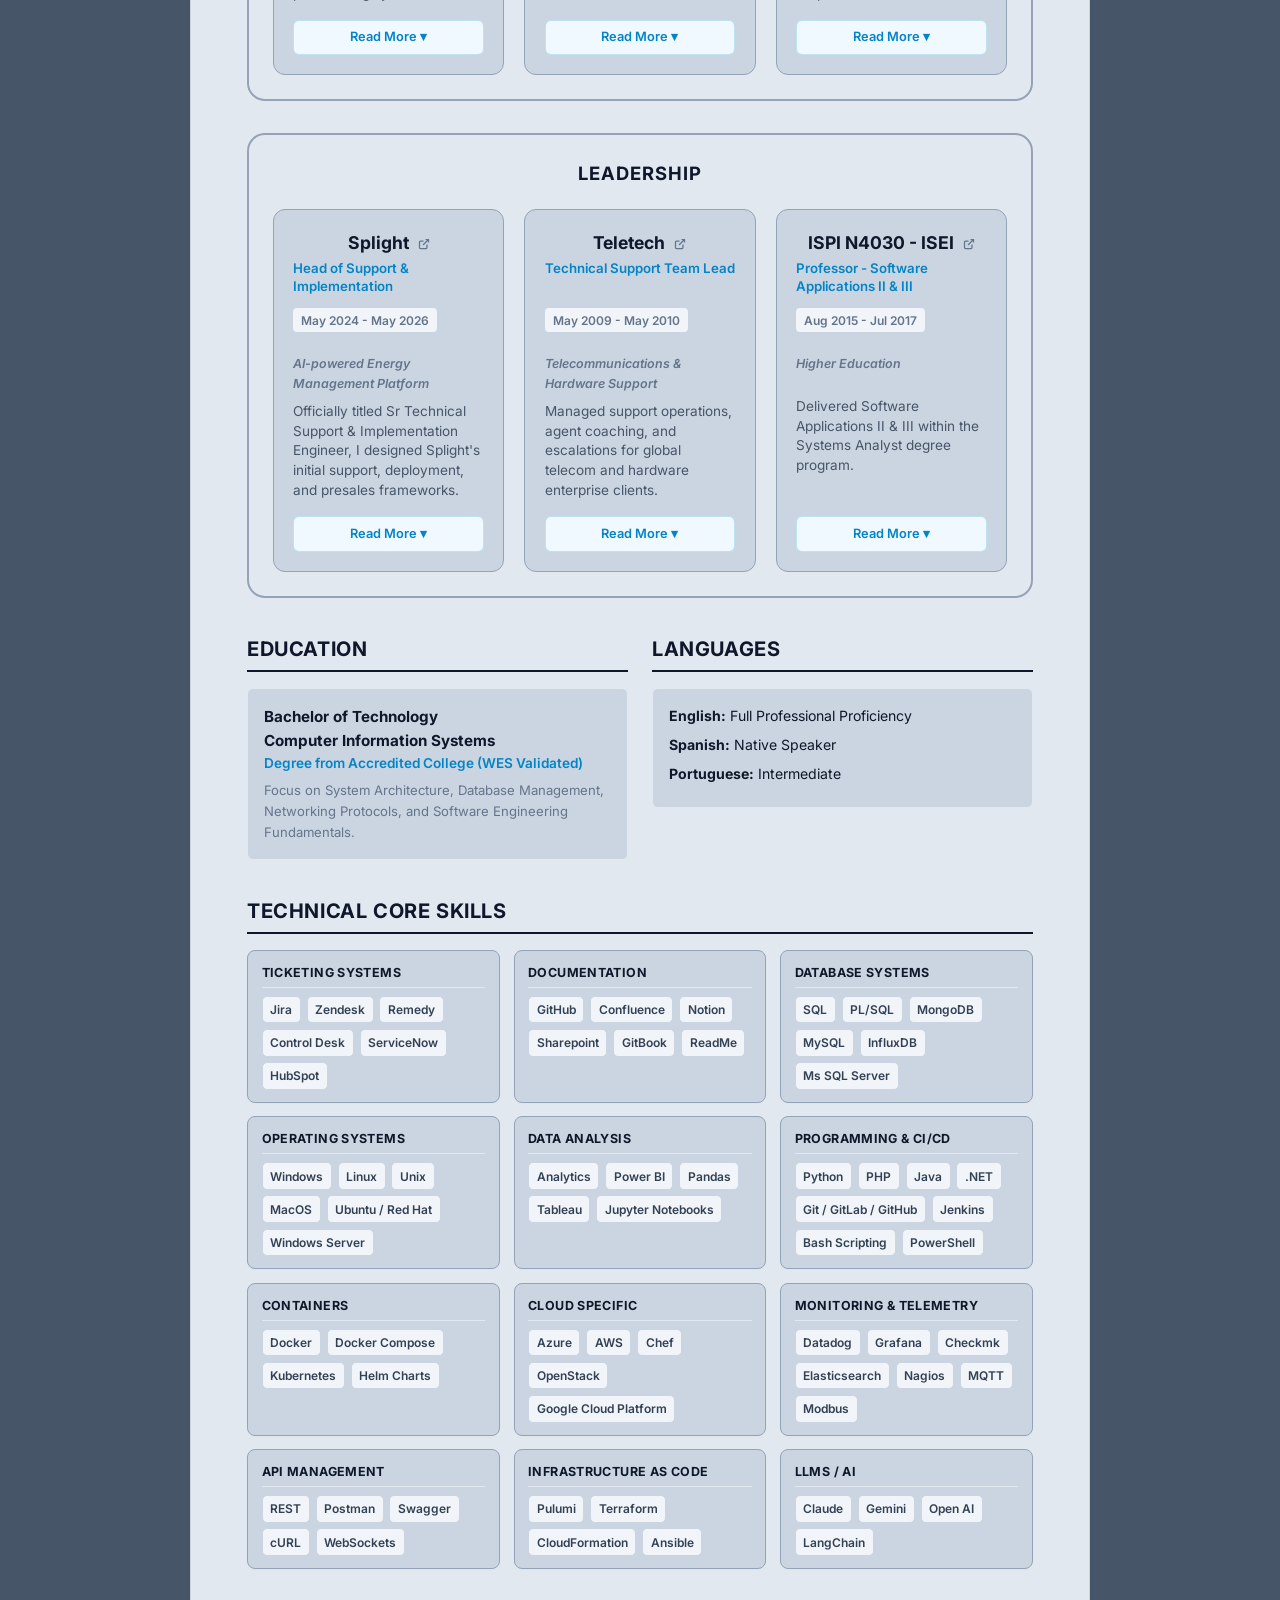
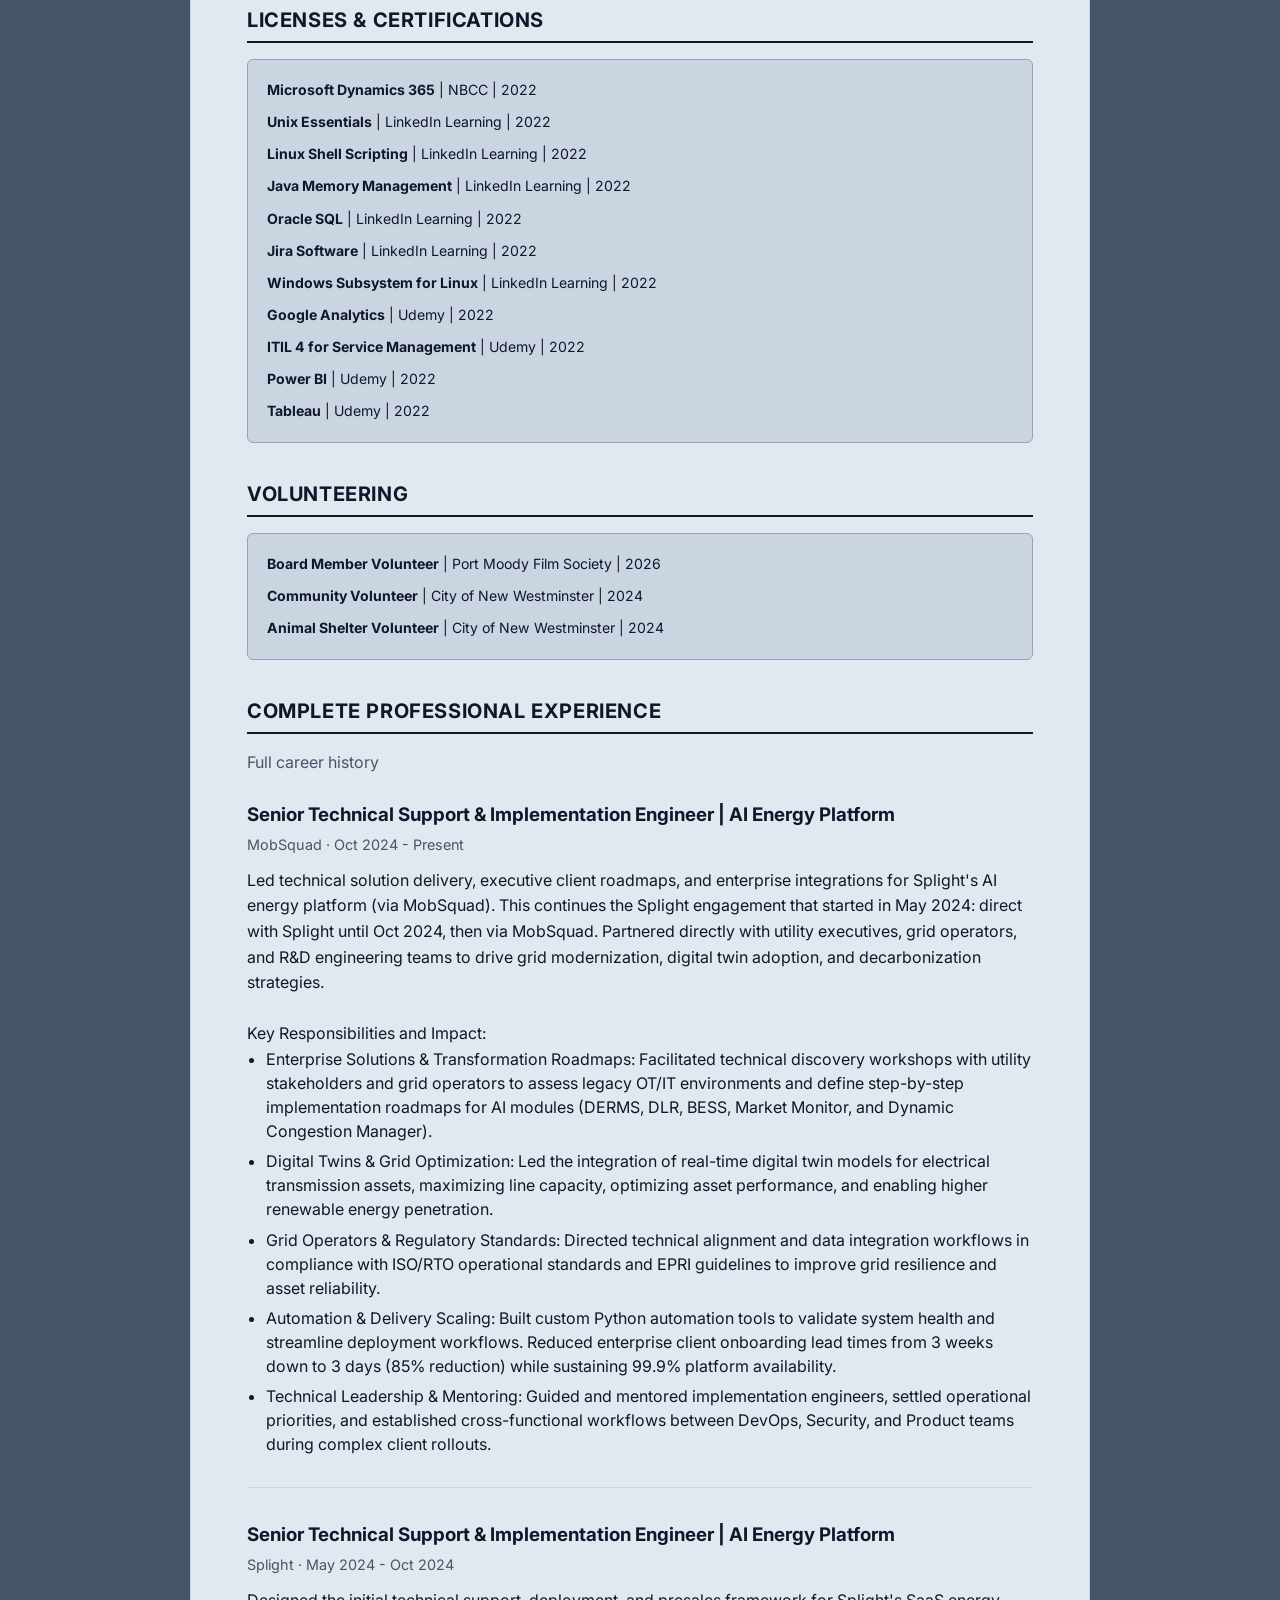
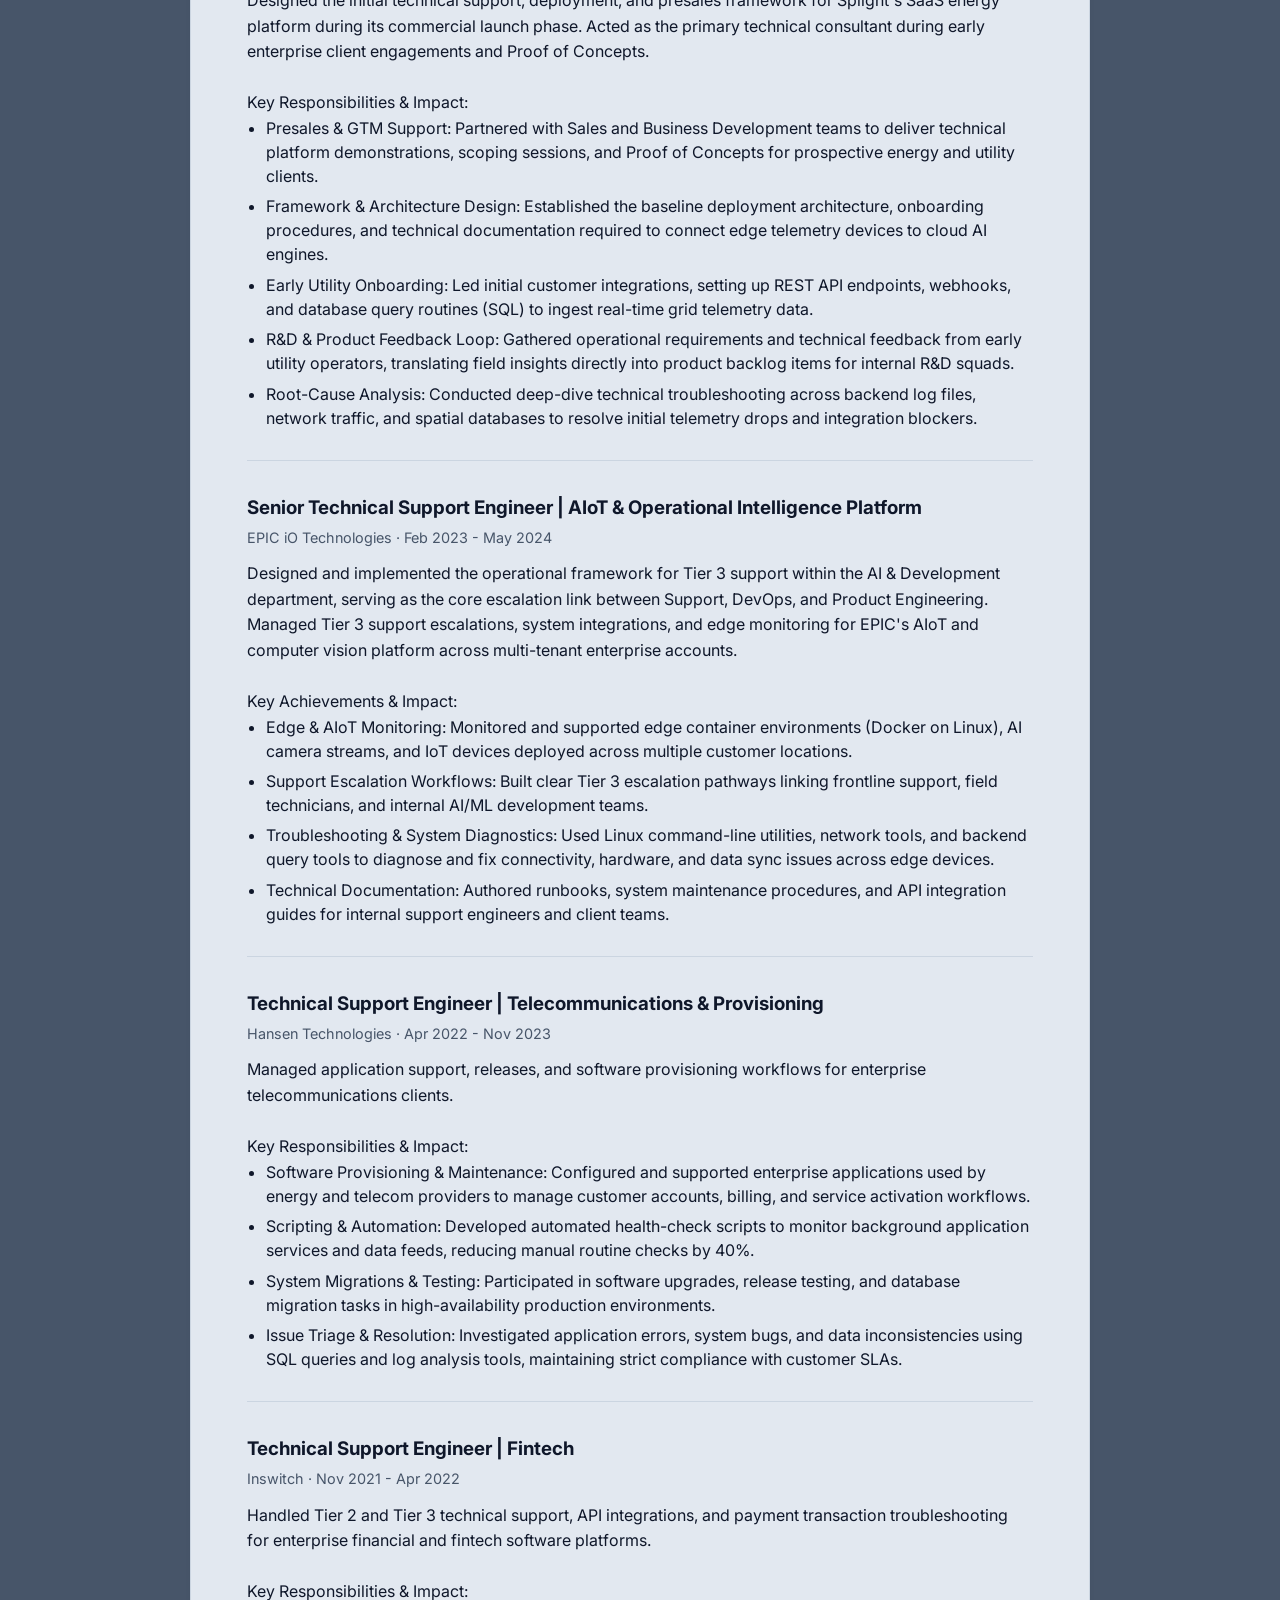
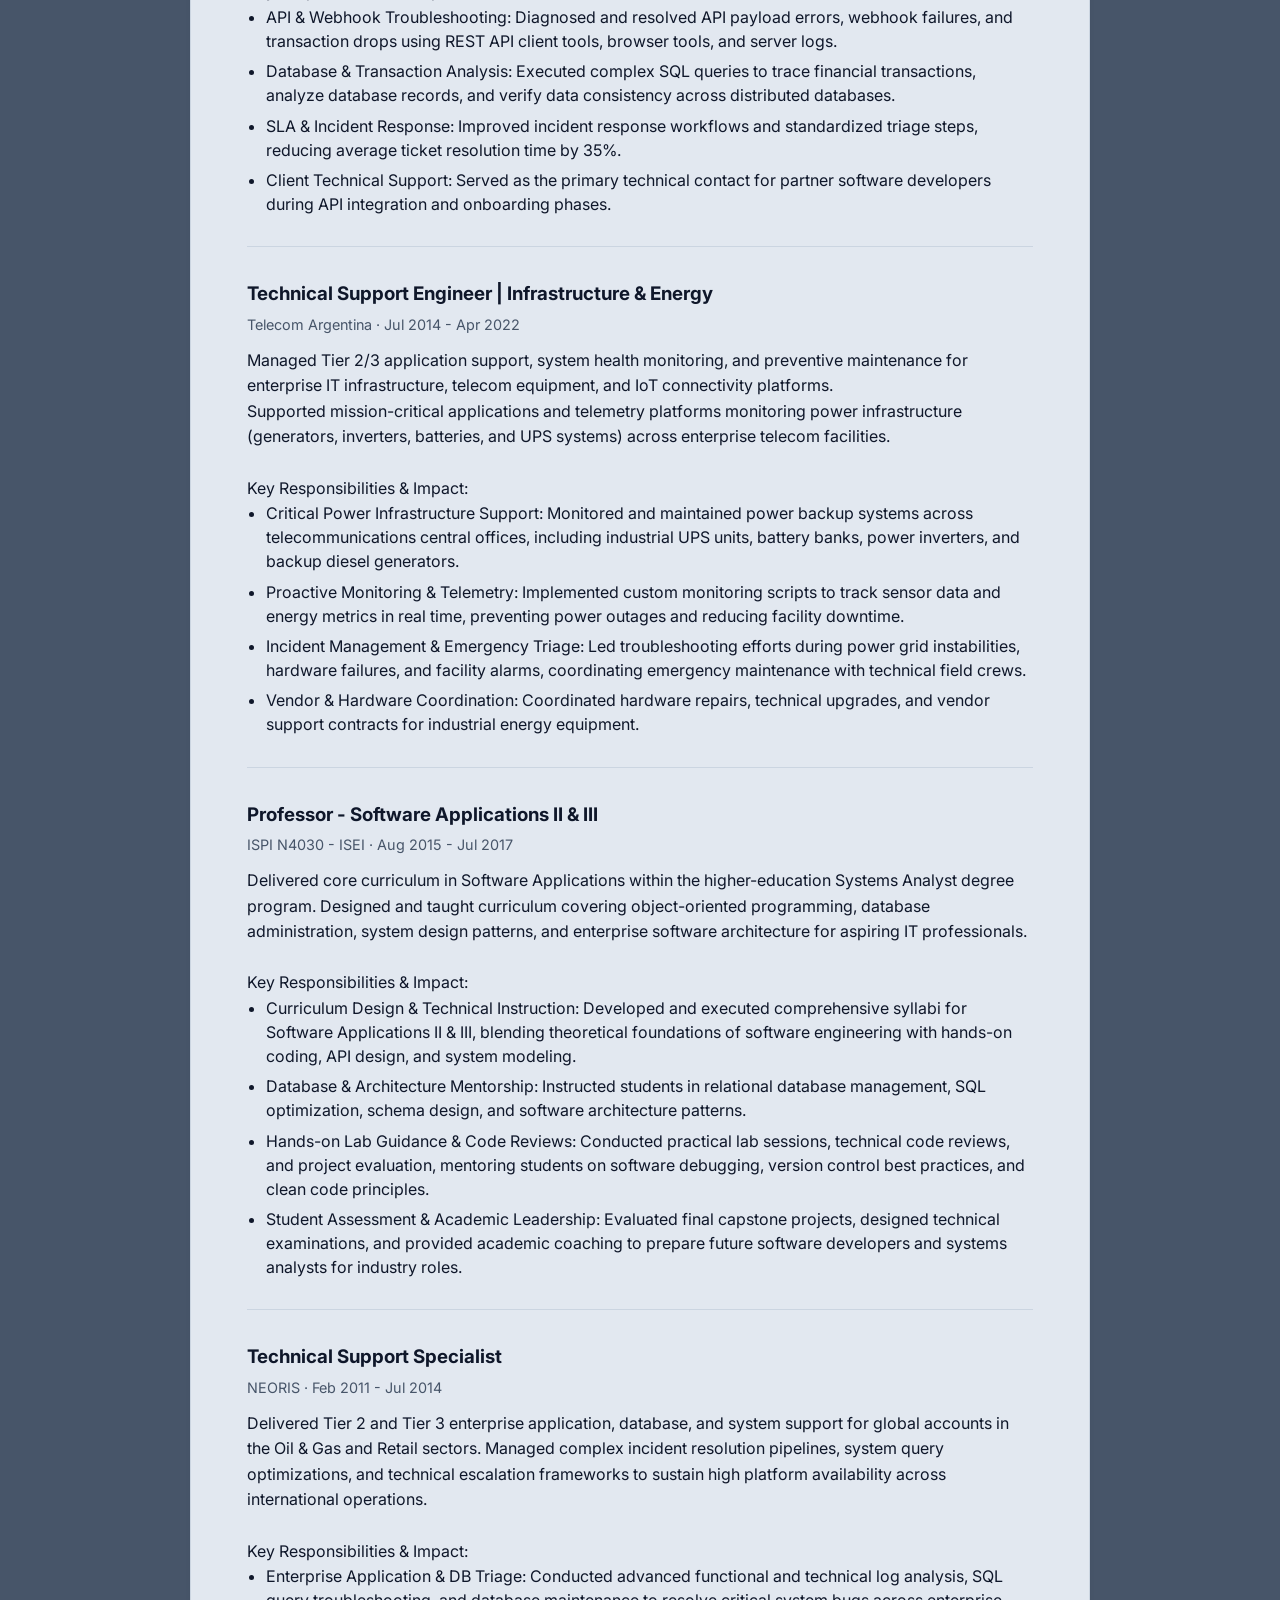
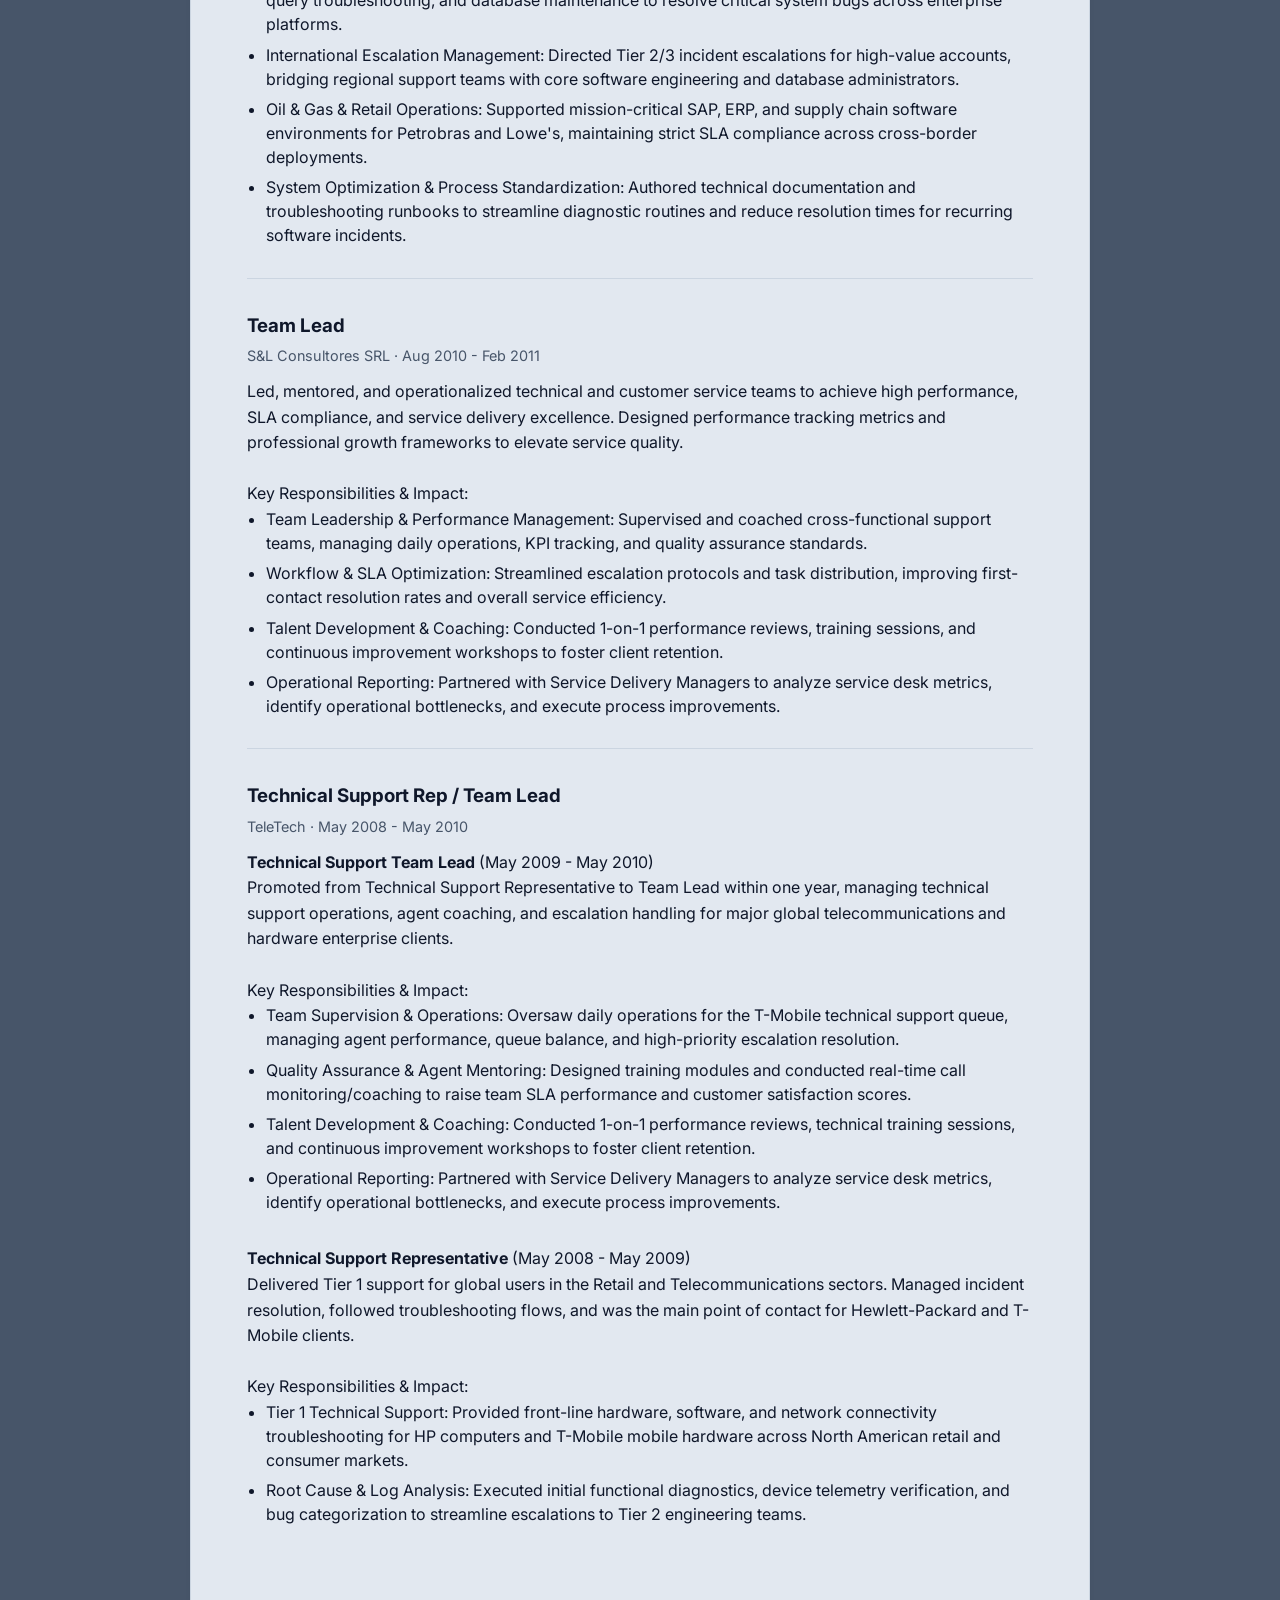
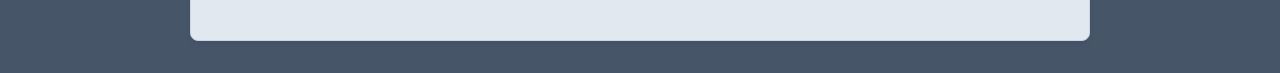
==== commit 9063ecea: "Finally added dark mode to the Extended Resume" ====
--- a/extended-cv.html
+++ b/extended-cv.html
@@ -504,7 +504,7 @@
             <h2>Volunteering</h2>
             <div class="skills-wrapper">
                 <div class="skill-group">
-                    <strong>General Support Volunteer</strong> | Port Moody Film Society | 2026
+                    <strong>Board Member Volunteer</strong> | Port Moody Film Society | 2026
                 </div>
                 <div class="skill-group">
                     <strong>Community Volunteer</strong> | City of New Westminster | 2024
--- a/extended-cv.css
+++ b/extended-cv.css
@@ -1,7 +1,7 @@
 /* --- Root Setup & Variables (Clean Corporate Light Theme) --- */
 :root {
-    --bg-page: #f8fafc;
-    --bg-card: #ffffff;
+    --bg-page: #475569;
+    --bg-card: #e2e8f0;
     --text-primary: #0f172a;
     --text-secondary: #475569;
     --text-muted: #64748b;
@@ -146,7 +146,7 @@
 }
 
 .summary-box {
-    background-color: #f8fafc;
+    background-color: #cbd5e1;
     border-left: 4px solid var(--accent-blue);
     padding: 1.2rem;
     border-radius: 0 6px 6px 0;
@@ -163,7 +163,7 @@
     border: 1px solid var(--border-card);
     border-radius: 8px;
     padding: 1.5rem;
-    background-color: #ffffff;
+    background-color: #cbd5e1;
 }
 
 .startup-group {
@@ -280,7 +280,7 @@
 }
 
 .info-card {
-    background-color: #f8fafc;
+    background-color: #cbd5e1;
     border: 1px solid var(--border-color);
     padding: 1rem;
     border-radius: 6px;
@@ -318,8 +318,8 @@
     display: flex;
     flex-direction: column;
     gap: 0.6rem;
-    background-color: #f8fafc;
-    border: 1px solid var(--border-color);
+    background-color: #cbd5e1;
+    border: 1px solid #94a3b8;
     padding: 1.2rem;
     border-radius: 6px;
     font-size: 0.88rem;
@@ -329,7 +329,7 @@
 @media print {
     .no-print { display: none !important; }
     body { background-color: #ffffff; padding: 0; }
-    .cv-container { border: none; box-shadow: none; padding: 0; max-width: 100%; }
+    .cv-container { border: none; box-shadow: none; padding: 0; max-width: 100%; background-color: #ffffff; }
     .accordion { display: block !important; }
     .btn-toggle { display: none !important; }
     .achievement-list { display: block !important; }
@@ -337,10 +337,10 @@
 
 /* Exterior containers */
 .outer-group-box {
-    border: 2px solid #cbd5e1;
+    border: 2px solid #94a3b8;
     border-radius: 18px;
     padding: 1.5rem;
-    background-color: #f8fafc;
+    background-color: #e2e8f0;
     margin-bottom: 2rem;
 }
 
@@ -365,8 +365,8 @@
 
 /* Individual company card */
 .company-card {
-    background-color: #ffffff;
-    border: 1px solid #cbd5e1;
+    background-color: #cbd5e1;
+    border: 1px solid #94a3b8;
     border-radius: 12px;
     padding: 1.2rem;
     display: flex;
@@ -479,8 +479,8 @@
 }
 
 .skill-category {
-    background-color: #ffffff;
-    border: 1px solid #cbd5e1;
+    background-color: #cbd5e1;
+    border: 1px solid #94a3b8;
     border-radius: 8px;
     padding: 0.75rem 0.85rem;
     box-shadow: 0 1px 3px rgba(0, 0, 0, 0.02);
@@ -664,7 +664,7 @@
 .detailed-experience .detail-entry {
     margin-bottom: 2rem;
     padding-bottom: 1.5rem;
-    border-bottom: 1px solid #e2e8f0;
+    border-bottom: 1px solid #cbd5e1;
 }
 .detailed-experience .detail-entry:last-child {
     border-bottom: none;
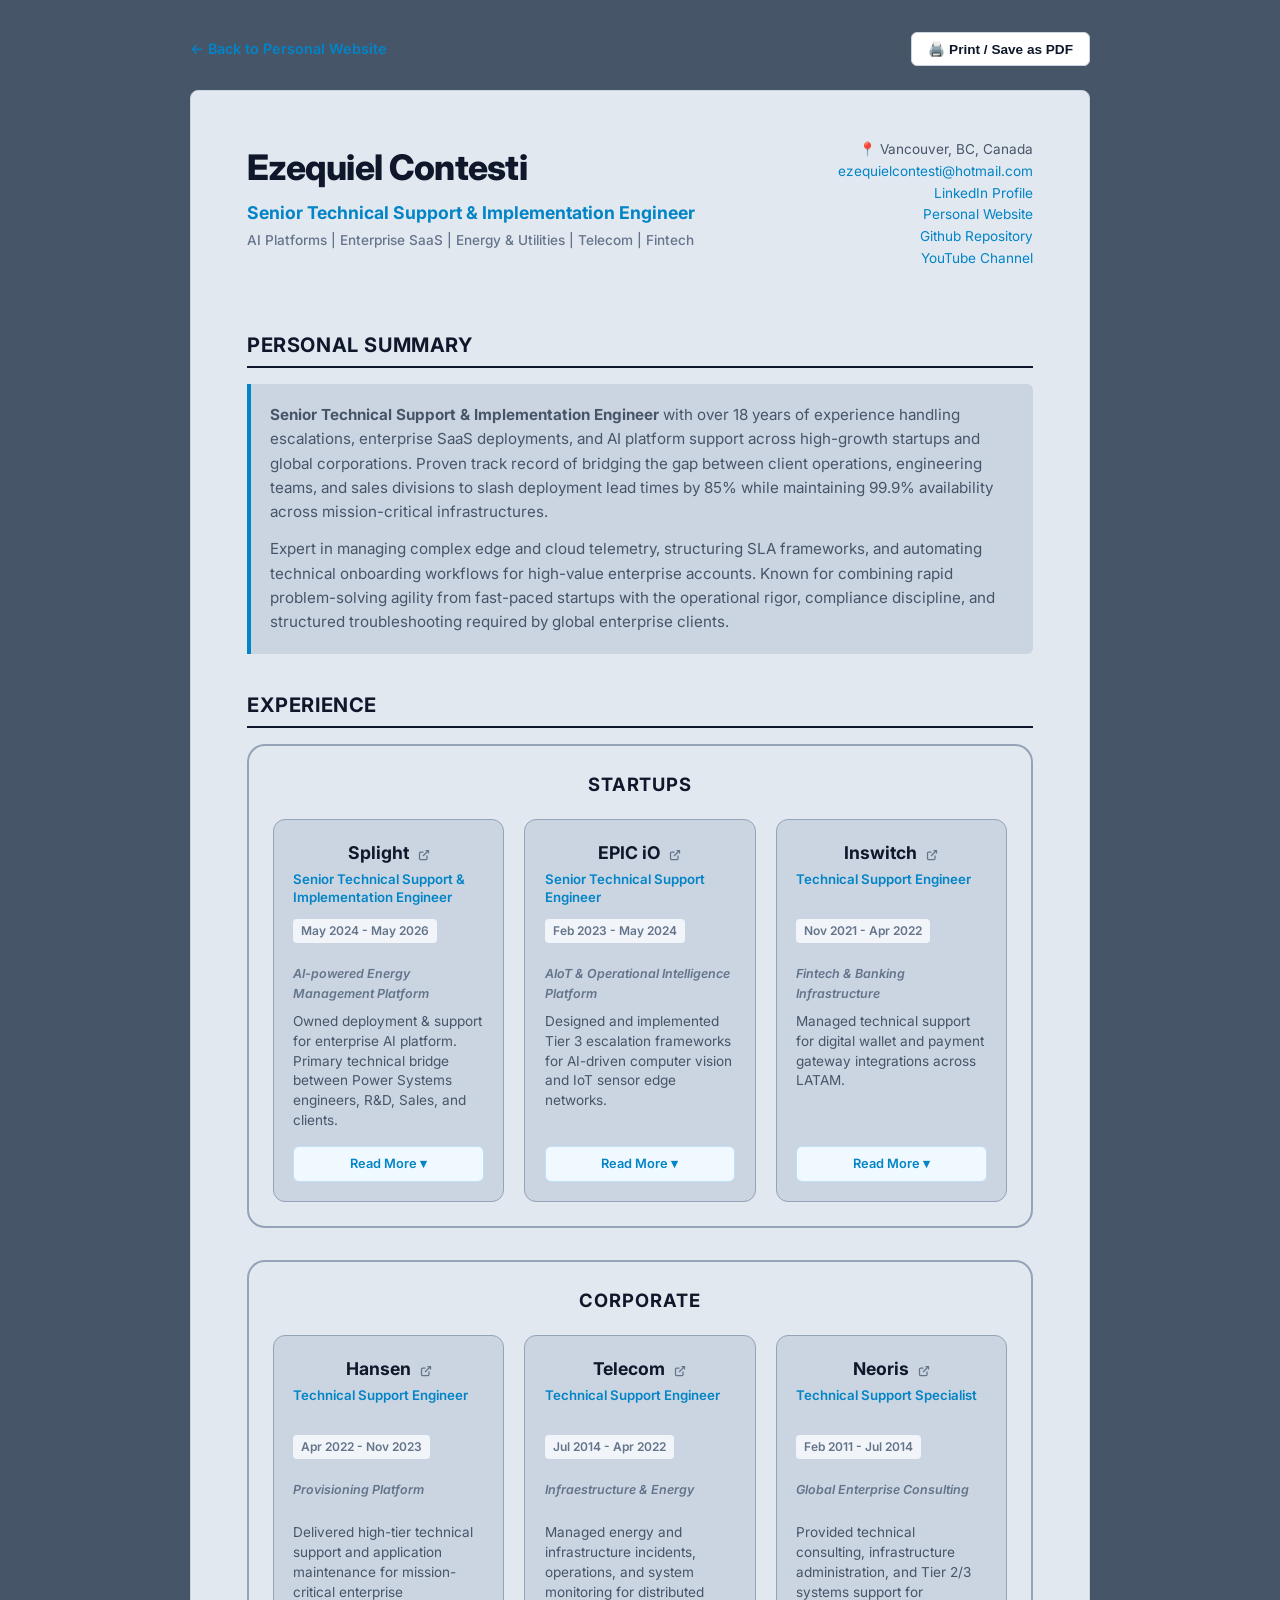
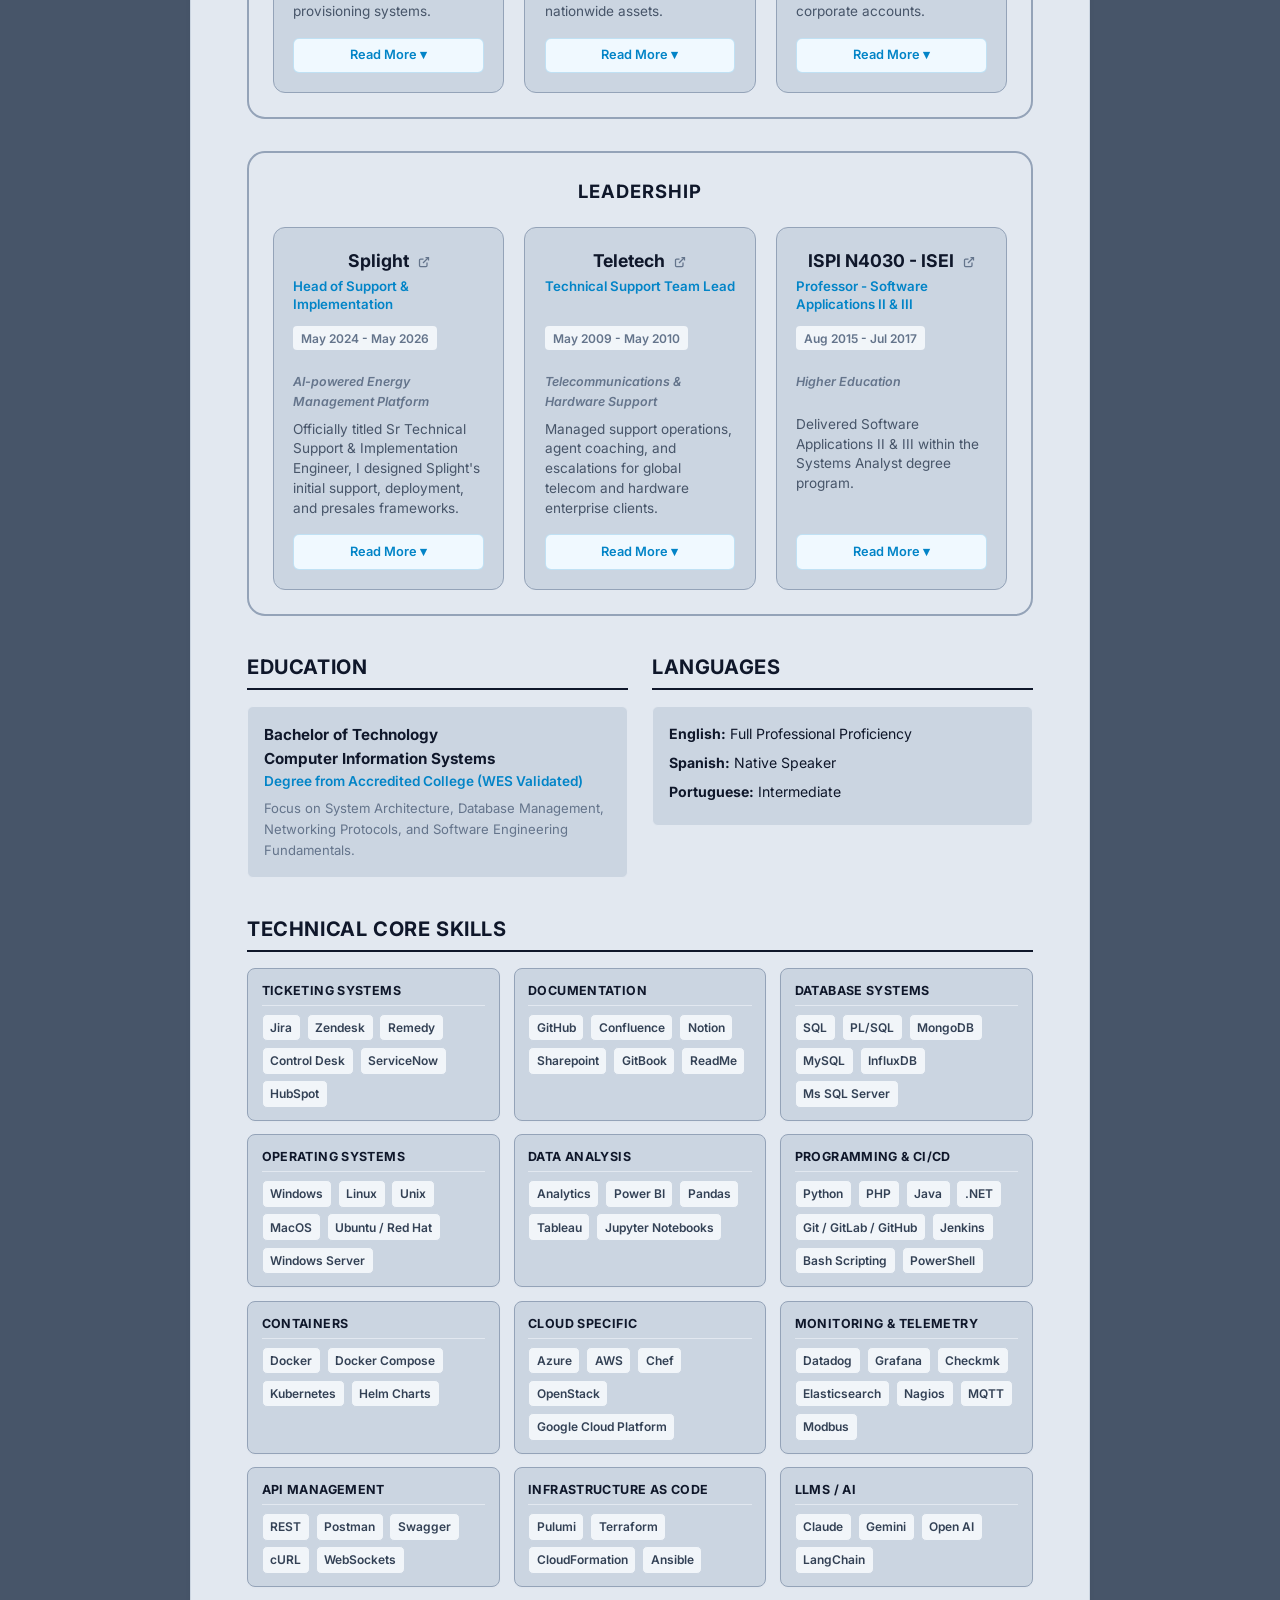
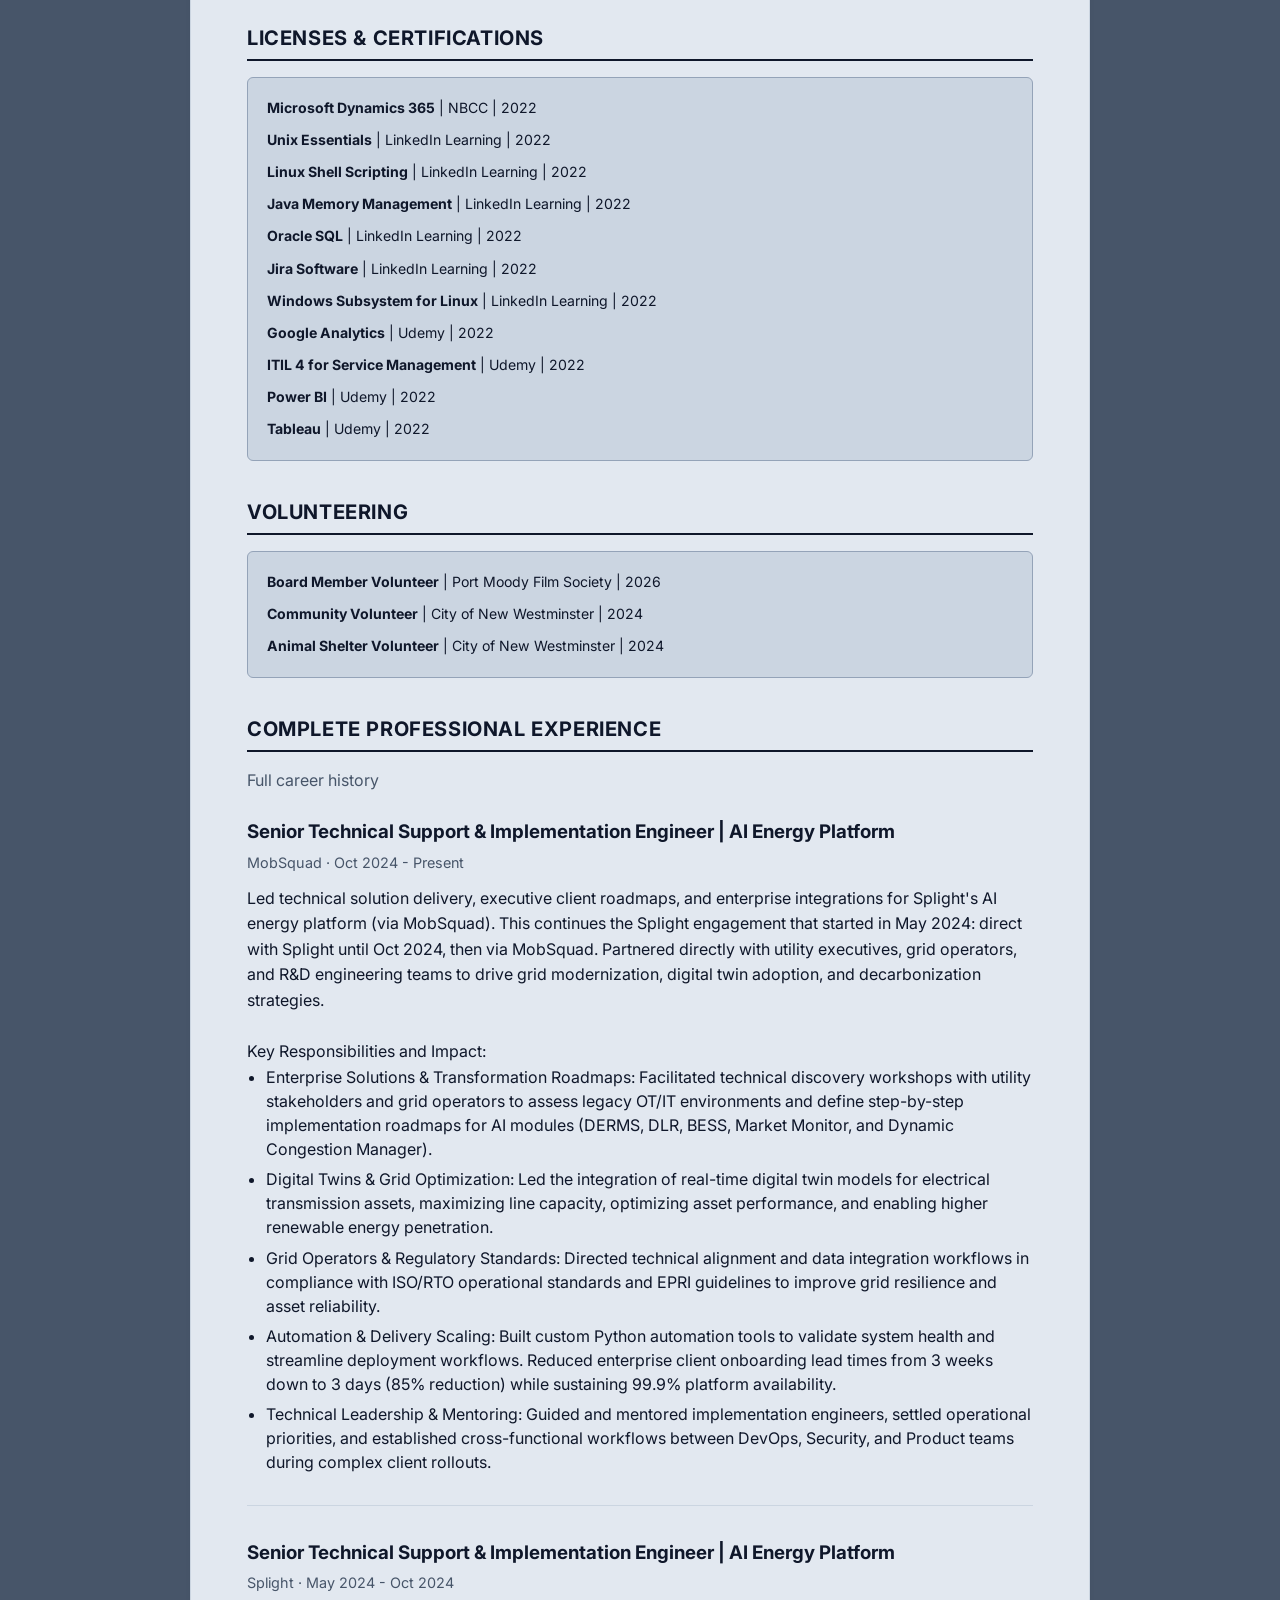
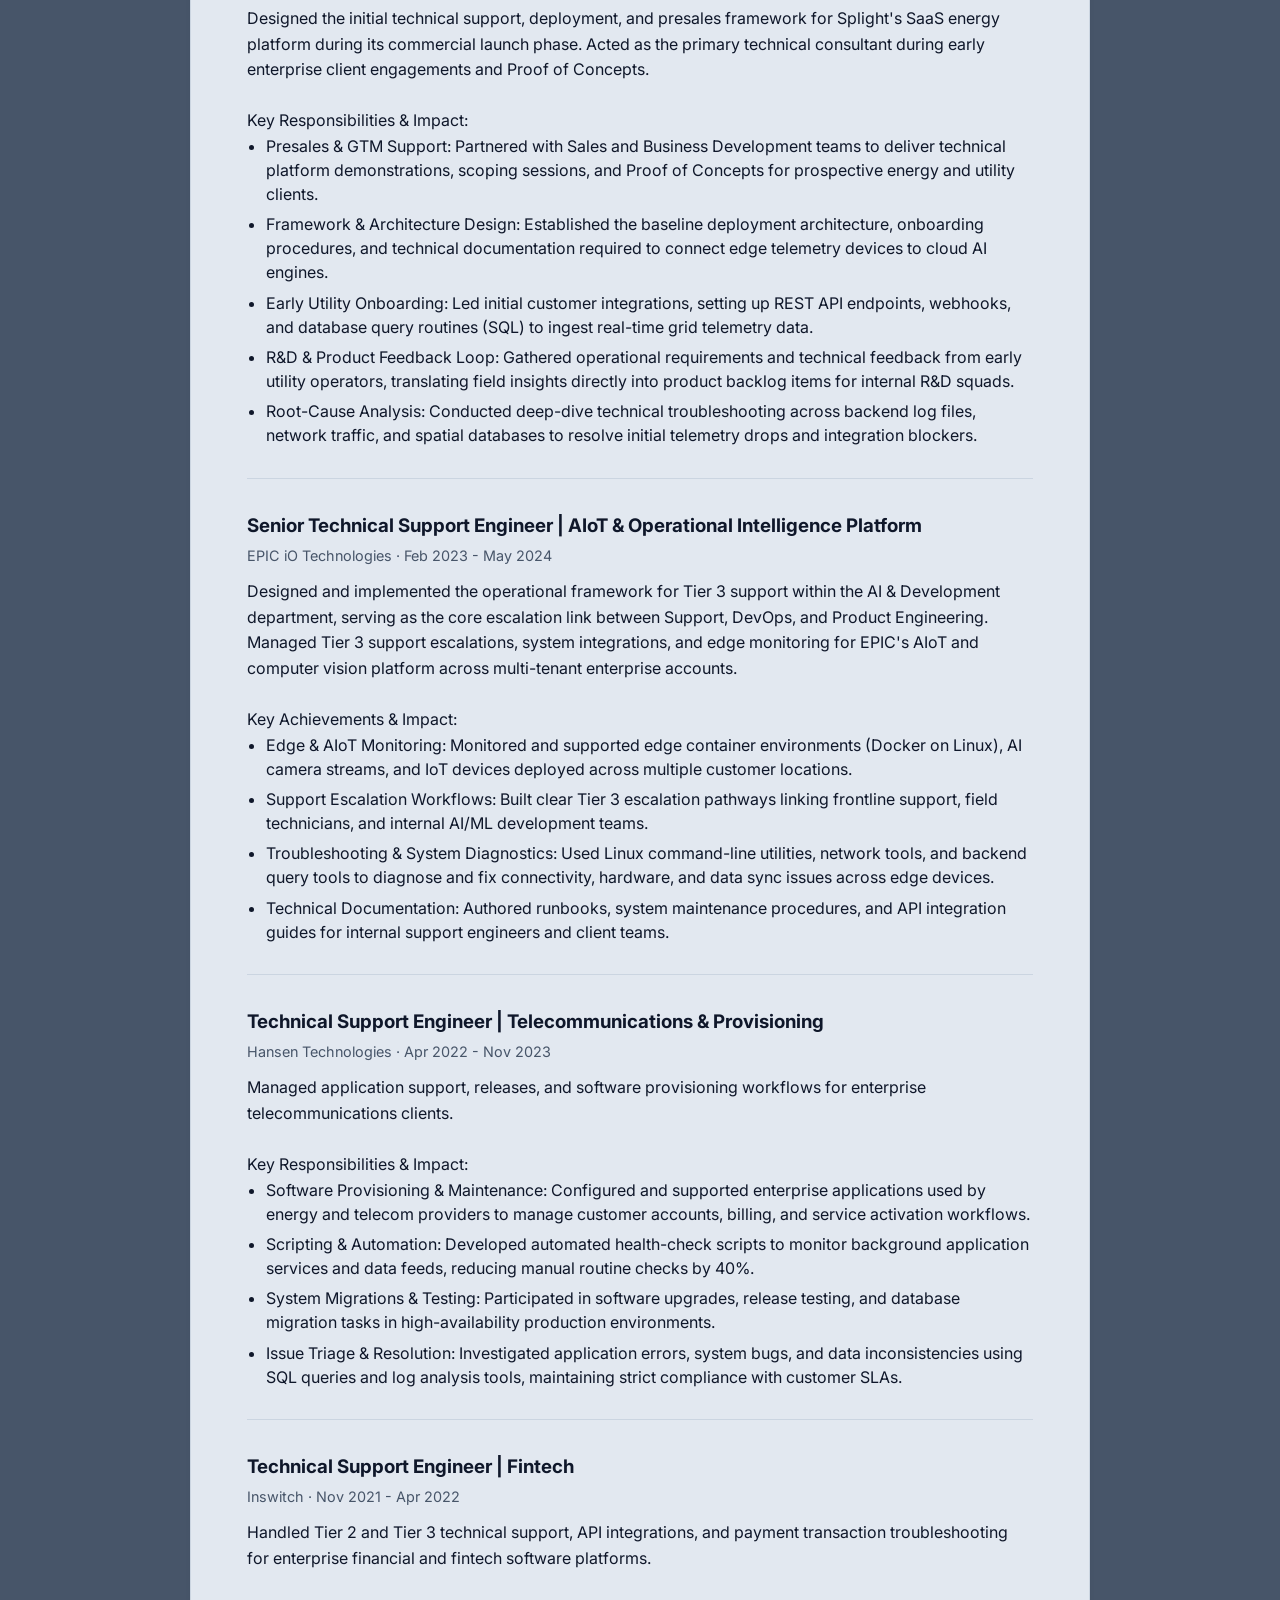
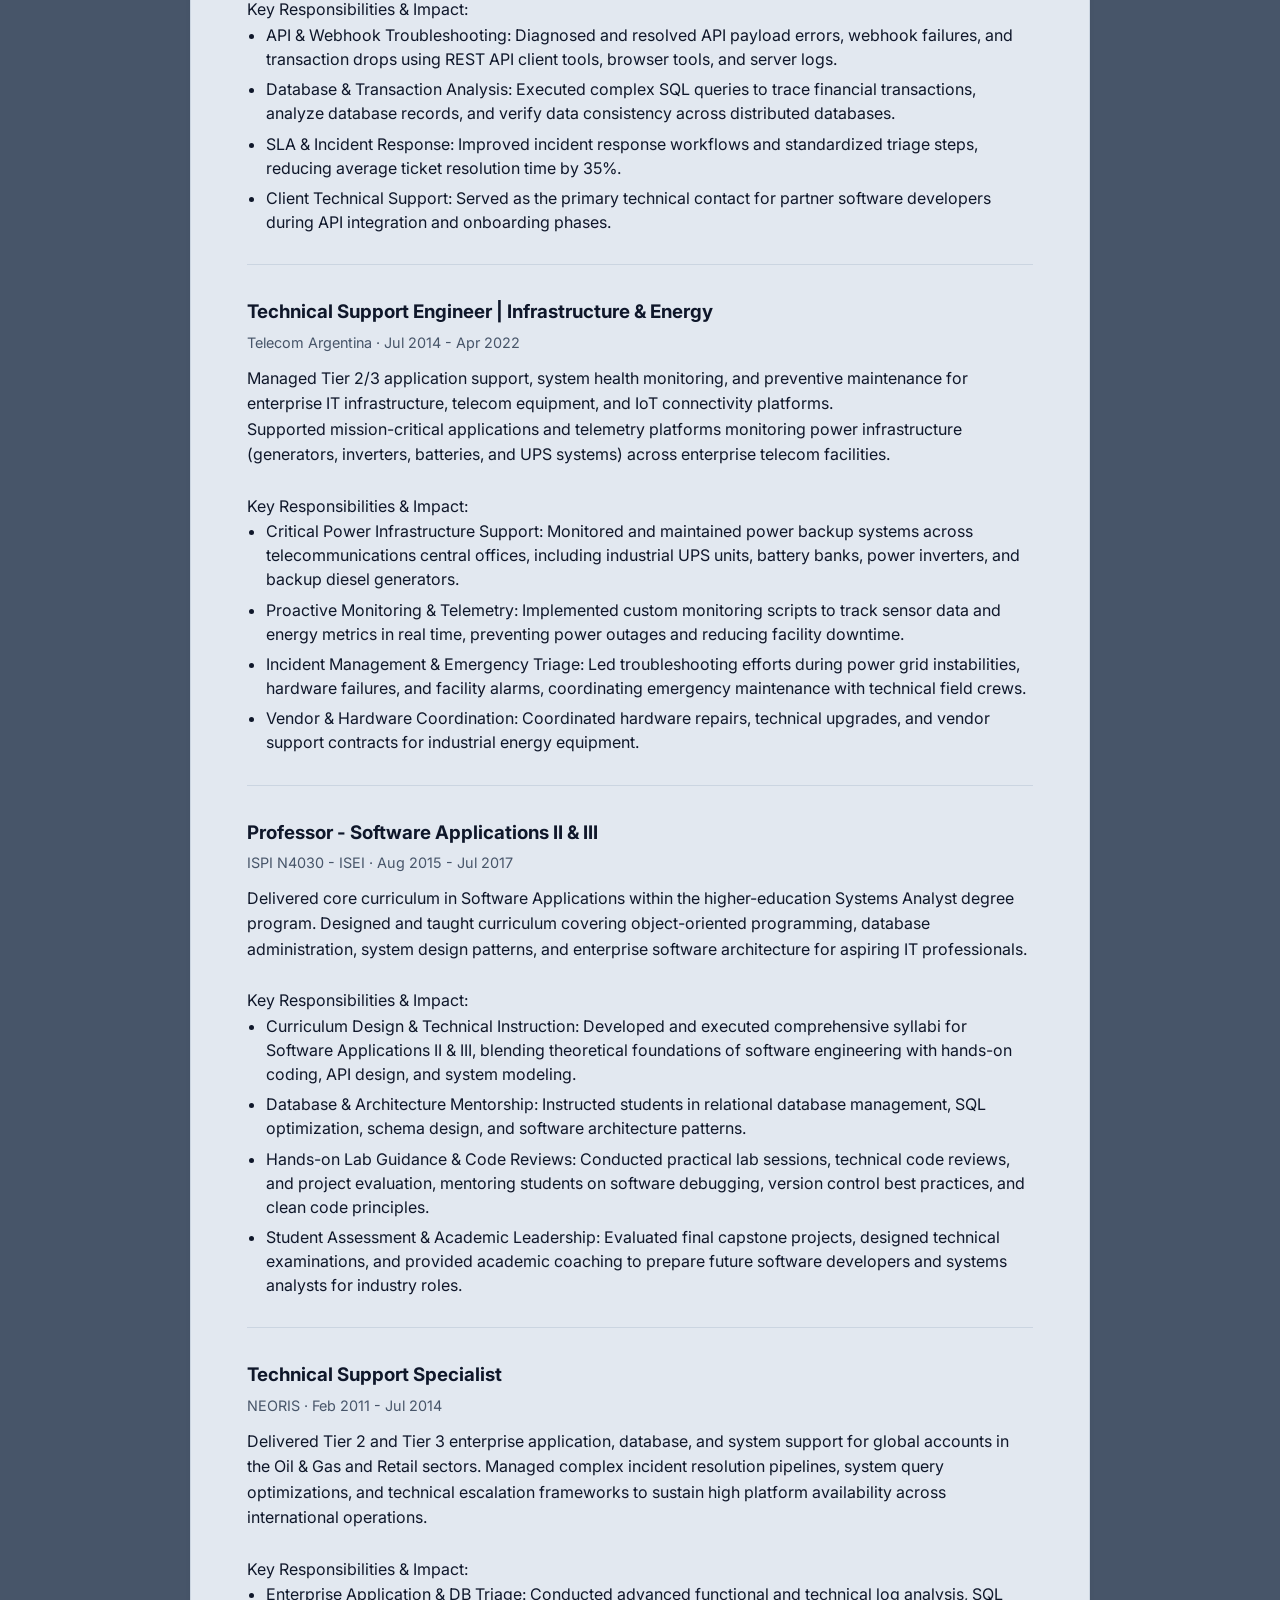
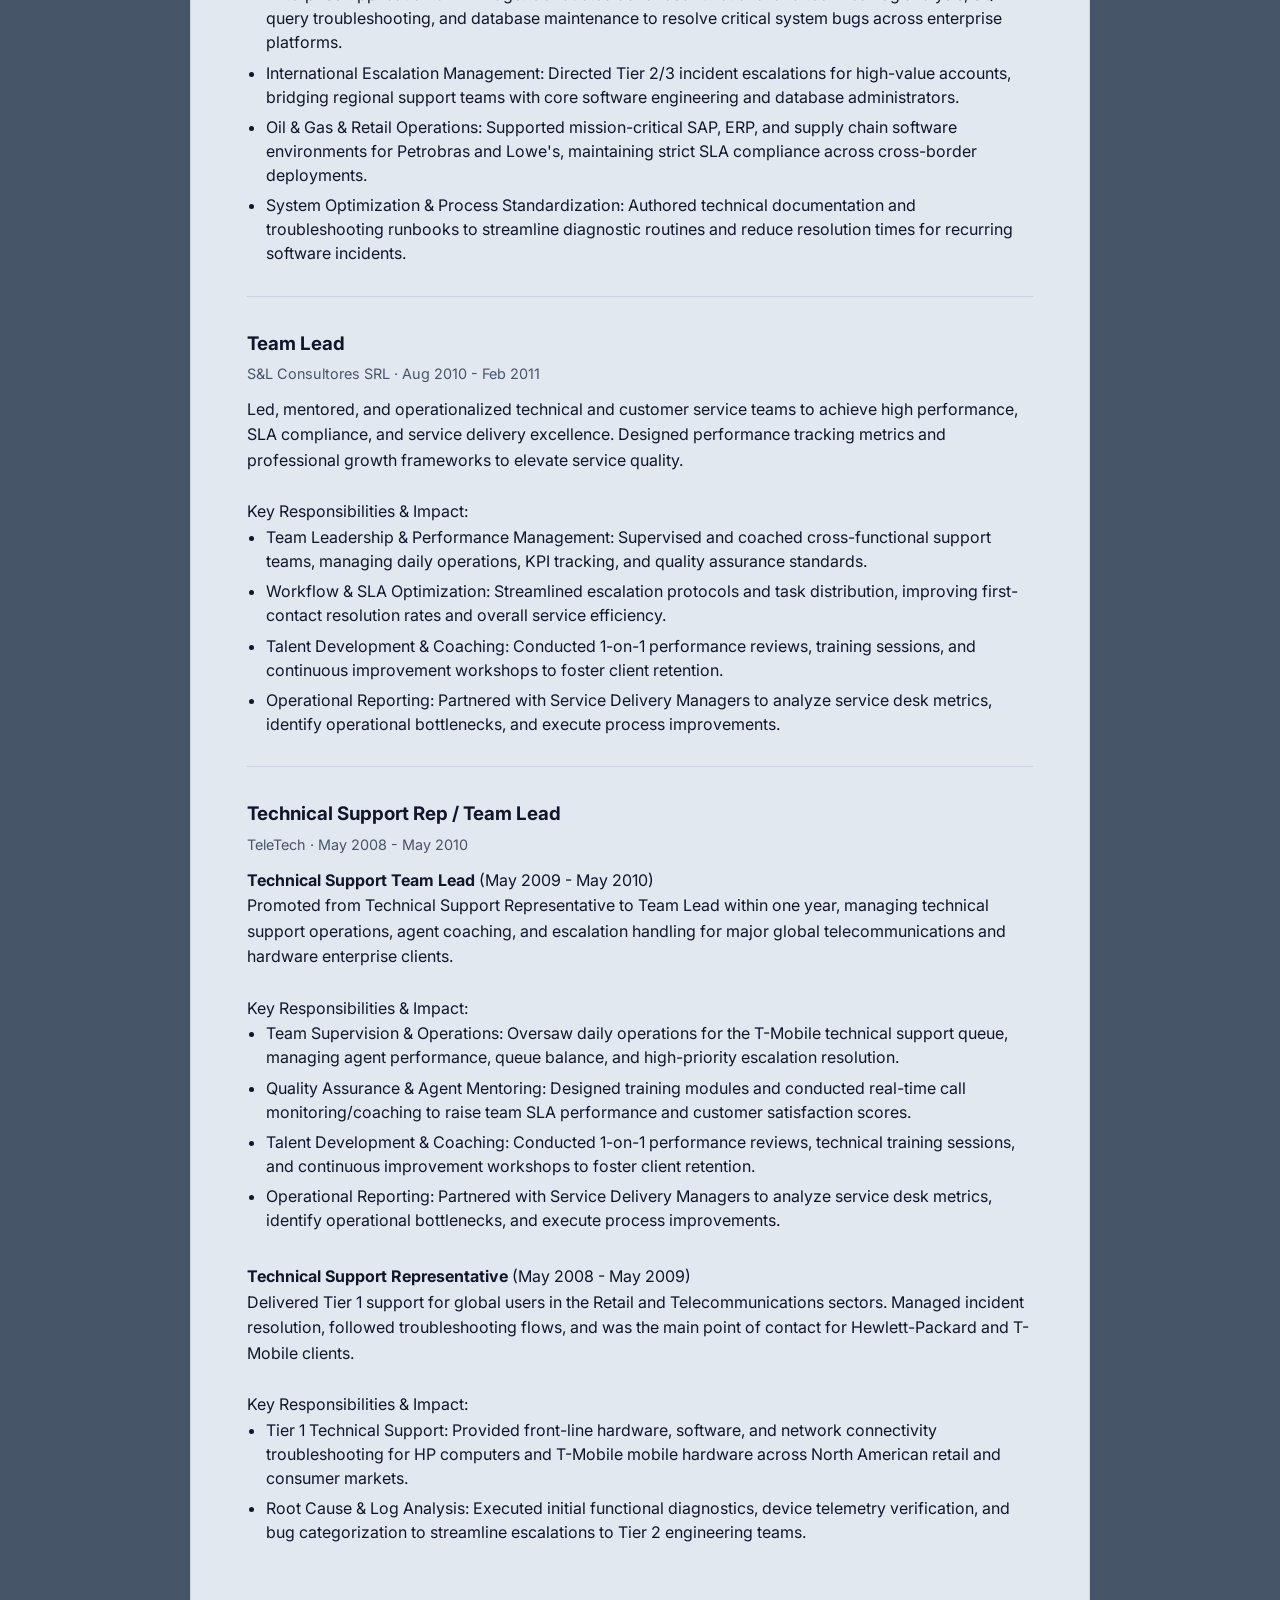
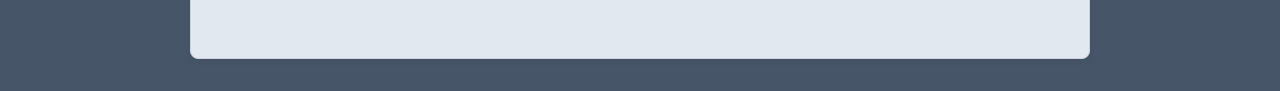
==== commit f047193c: "CV: Back to Personal Website, add YouTube Channel link" ====
--- a/extended-cv.html
+++ b/extended-cv.html
@@ -13,7 +13,7 @@
 
     <!-- Top Action Bar -->
     <div class="top-nav no-print">
-        <a href="index.html" class="nav-back">← Back to Portfolio</a>
+        <a href="index.html" class="nav-back">← Back to Personal Website</a>
         <button onclick="window.print()" class="btn-print">🖨️ Print / Save as PDF</button>
     </div>
 
@@ -32,6 +32,7 @@
                 <p><a href="https://www.linkedin.com/in/ezequielcontesti/" target="_blank">LinkedIn Profile</a></p>
                 <p><a href="https://ezequiel-contesti.github.io/" target="_blank">Personal Website</a></p>
                 <p><a href="https://github.com/ezequiel-contesti" target="_blank">Github Repository</a></p>
+                <p><a href="https://www.youtube.com/@ezequielcontestidemos" target="_blank">YouTube Channel</a></p>
             </div>
         </header>
 
